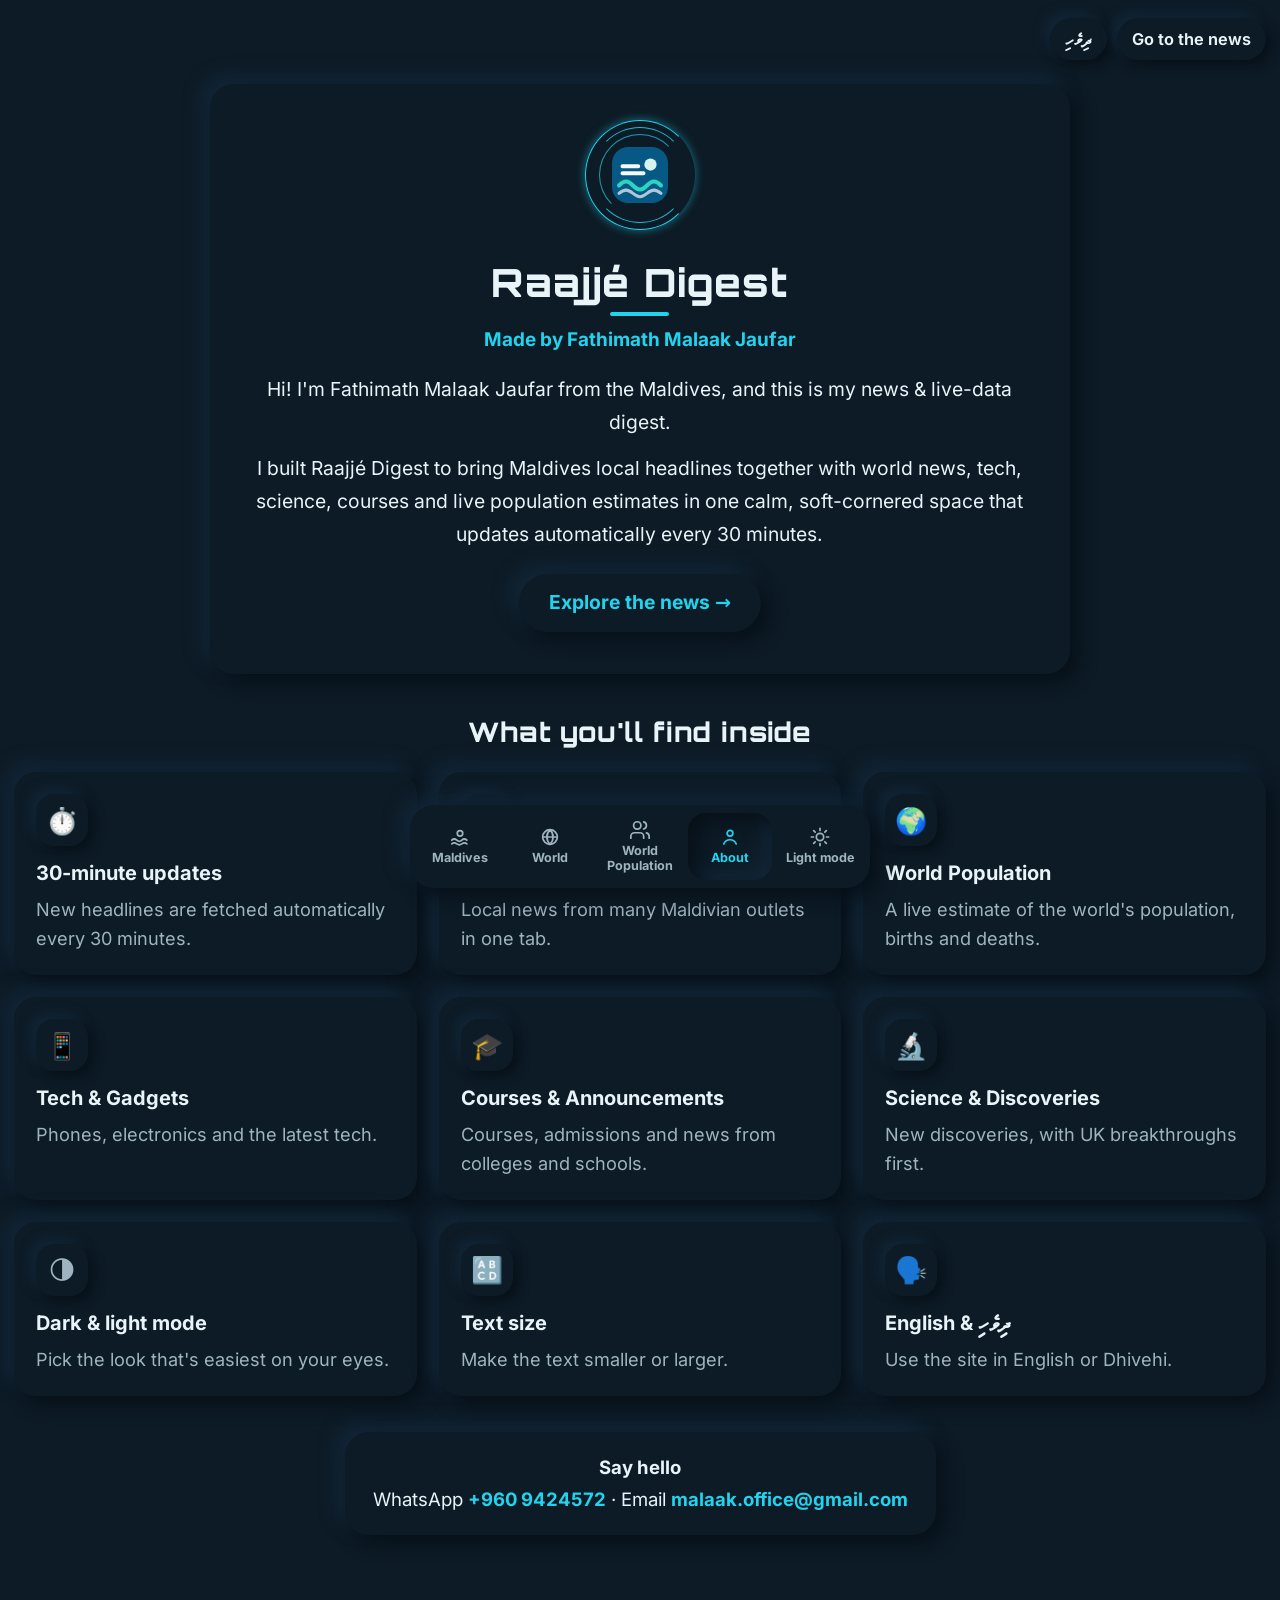
==== index.html @ e7a4572a "feat: restyle the Jarvis HUD with soft UI Replace glass panels, backdrop blur and cyan HUD borders w" ====
<!doctype html><html lang="en"><head><meta charset="utf-8"><script>try{if(+localStorage.fontScale)document.documentElement.style.setProperty("--scale",localStorage.fontScale);const q=new URLSearchParams(location.search).get("theme");if(q)localStorage.theme=q;if(localStorage.theme==="light")document.documentElement.dataset.theme="light"}catch(e){document.documentElement.dataset.theme="light"}</script><meta name="viewport" content="width=device-width, initial-scale=1, viewport-fit=cover">
<title>Raajjé Digest – Made by Fathimath Malaak Jaufar</title>
<script>try{if(!localStorage.introSeen&&!/[?&]tab=/.test(location.search))location.replace("about.html")}catch(e){}</script><script src="i18n.js"></script>
<meta name="theme-color" id="themeColor" content="#0d1b26">
<link rel="icon" href="logo-mark.svg" type="image/svg+xml">
<link rel="icon" href="favicon-32.png" sizes="32x32" type="image/png">
<link rel="icon" href="favicon-192.png" sizes="192x192" type="image/png">
<link rel="apple-touch-icon" href="apple-touch-icon.png" sizes="180x180"><meta property="og:title" content="Raajjé Digest"><meta property="og:description" content="Maldives local news plus world, tech, science, courses and announcements, updated every 30 minutes. Made by Fathimath Malaak Jaufar."><meta property="og:image" content="https://reseachrandomv.github.io/raajje-digest/og.png"><meta name="twitter:card" content="summary_large_image">

<link rel="preload" href="fonts/Faruma.woff2" as="font" type="font/woff2" crossorigin>
<link rel="preload" href="fonts/inter-latin.woff2" as="font" type="font/woff2" crossorigin>
<link rel="preload" href="fonts/orbitron-latin.woff2" as="font" type="font/woff2" crossorigin>
<style>html{background:#0d1b26}html[data-theme=light]{background:#e6edf2}</style>
<link rel="stylesheet" href="styles.css"></head><body class="home">
<div class="ambient-bg" aria-hidden="true"><div class="orb orb-1"></div><div class="orb orb-2"></div><div class="orb orb-3"></div></div>
<header><div class="w">
  <div class="brand">
    <div class="core" aria-hidden="true"><span class="ring r1"></span><span class="ring r2"></span><span class="ring r3"></span><img src="logo-mark.svg" width="36" height="36" alt=""></div>
    <div class="brand-meta">
      <div class="title-row">
        <h1 data-t="site">Raajjé Digest</h1>
        <span class="live-pill"><span class="live-dot"></span><span data-t="statusOnline">ALL SYSTEMS ONLINE</span></span>
      </div>
      <div class="status-line"><span data-t="livePulse">Auto-updates every 30m</span></div>
      <div class="sub-row">
        <span class="sub" data-t="madeBy"></span>
        <span class="sub sub-sep">·</span>
        <span class="sub" id="today"></span>
      </div>
    </div>
  </div>
  <div class="tools">
    <div class="search-wrap">
      <svg viewBox="0 0 24 24" fill="none" stroke="currentColor" stroke-width="2" stroke-linecap="round" stroke-linejoin="round" aria-hidden="true"><circle cx="11" cy="11" r="8"/><path d="m21 21-4.3-4.3"/></svg>
      <input type="search" id="qSearch" autocomplete="off">
      <button type="button" id="qClear" class="search-clear" aria-label="Clear search">✕</button>
    </div>
    <button type="button" id="viewMode" aria-pressed="false"></button>
    <button type="button" id="savedBtn" aria-pressed="false"><span id="savedLb"></span><span class="badge-cnt" id="savedCnt">0</span></button>
    <a class="ab" href="about.html" data-t="about"></a>
    <button type="button" id="lg" lang="en"></button>
    <div class="fsz" role="group" id="fsg" dir="ltr"><button type="button" id="fsm">A−</button><button type="button" id="fsr">A</button><button type="button" id="fsp">A+</button></div>
    <button type="button" id="tm"></button>
  </div>
</div></header>
<div class="hud-shell">
<aside class="hud-col hud-left">
  <div class="hud-kicker" data-t="chooseTab"></div>
  <nav id="countries"></nav>
  <div id="hud-filters"></div>
</aside>
<div class="hud-main">
<main id="list" aria-live="polite"><p class="vh" data-t="loading"></p><article class="sk" aria-hidden="true"><i class="im"></i><i class="s"></i><i class="l"></i><i class="m"></i></article><article class="sk" aria-hidden="true"><i class="im"></i><i class="s"></i><i class="l"></i><i class="m"></i></article><article class="sk" aria-hidden="true"><i class="im"></i><i class="s"></i><i class="l"></i><i class="m"></i></article></main>
</div>
<aside class="hud-col hud-right">
<div class="ticker-wrap" id="tickerBar" aria-label="Latest headlines">
  <span class="ticker-badge"><span class="live-dot"></span><span data-t="breaking">Latest Pulse</span></span>
  <div class="ticker-track"><div class="ticker-inner" id="tickerInner"></div></div>
</div>
<section class="hud-readout" id="hudReadout">
  <div class="hud-kicker" data-t="popLive"></div>
  <div class="hud-num" id="hudPop" dir="ltr">…</div>
  <div class="hud-split">
    <div><span class="hud-kicker" data-t="popBirths"></span><b id="hudBirth" dir="ltr">…</b></div>
    <div><span class="hud-kicker" data-t="popDeaths"></span><b id="hudDeath" dir="ltr">…</b></div>
  </div>
</section>
</aside>
</div>
<footer><strong data-t="madeBy"></strong><br><span data-t="contact"></span> WhatsApp <a href="https://wa.me/9609424572" rel="noopener" dir="ltr">+960 9424572</a> · <span data-t="email"></span> <a href="mailto:malaak.office@gmail.com">malaak.office@gmail.com</a><br><span data-t="srcNote"></span> <span id="upd"></span></footer>
<script>
const $=id=>document.getElementById(id);
let searchQuery="",streamMode=safeGet("streamMode","0")==="1",onlySaved=false;
let savedLinks=new Set();
try{savedLinks=new Set(JSON.parse(safeGet("savedLinks","[]")))}catch(e){}
function persistSaved(){try{safeSet("savedLinks",JSON.stringify([...savedLinks]))}catch(e){}updateSavedBadge()}
function updateSavedBadge(){const c=$('savedCnt');if(c)c.textContent=savedLinks.size}

function staticText(){
  document.querySelectorAll('[data-t]').forEach(e=>e.textContent=t(e.dataset.t));
  document.title=t('site');
  $('countries').setAttribute('aria-label',t('chooseTab'));
  $('fsg').setAttribute('aria-label',t('textSize'));
  $('fsm').setAttribute('aria-label',t('smaller'));
  $('fsp').setAttribute('aria-label',t('larger'));
  $('qSearch').setAttribute('placeholder',t('searchPh'));
  $('qSearch').setAttribute('aria-label',t('searchPh'));
  $('qClear').setAttribute('aria-label',t('clearSearch'));
  $('viewMode').textContent=streamMode?t('bentoView'):t('listView');
  $('viewMode').setAttribute('aria-pressed',streamMode);
  $('savedLb').textContent=t('saved');
  updateSavedBadge();
  const o=Object.keys(LANGS).find(l=>l!=LANG);
  $('lg').textContent=LANGS[o].label;$('lg').lang=o;$('lg').setAttribute('aria-label',t('langAria'));
}
const tm=$('tm');
function applyTheme(x){
  if(x=='light')document.documentElement.dataset.theme='light';
  else delete document.documentElement.dataset.theme;
  const tc=document.getElementById('themeColor');if(tc)tc.setAttribute('content',x=='light'?'#e6edf2':'#0d1b26');
  tm.textContent=x=='light'?t('dark'):t('light');
  tm.setAttribute('aria-label',x=='light'?t('toDark'):t('toLight'));
  if(window.renderDock)renderDock();
}
let theme=safeGet('theme','dark');
tm.onclick=()=>{theme=theme=='light'?'dark':'light';safeSet('theme',theme);applyTheme(theme)};
const ORDER=["Maldives","Courses","Tech","Science","Population","World","UK","USA","India","Sri Lanka","Pakistan","UAE","Australia"];
let pop=null,timer=null;
const STEPS=[.85,1,1.15,1.3,1.4];
let si=STEPS.indexOf(+safeGet('fontScale',1));if(si<0)si=1;
const fsm=$('fsm'),fsr=$('fsr'),fsp=$('fsp');
function applySize(){
  const v=STEPS[si];document.documentElement.style.setProperty('--scale',v);safeSet('fontScale',v);
  fsm.disabled=si==0;fsp.disabled=si==STEPS.length-1;
  fsr.setAttribute('aria-pressed',si==1);fsr.setAttribute('aria-label',t('reset',{p:Math.round(v*100)}));
}
fsm.onclick=()=>{if(si>0)si--;applySize()};
fsp.onclick=()=>{if(si<STEPS.length-1)si++;applySize()};
fsr.onclick=()=>{si=1;applySize()};

$('viewMode').onclick=()=>{
  streamMode=!streamMode;
  safeSet('streamMode',streamMode?'1':'0');
  $('list').classList.toggle('stream-mode',streamMode);
  $('viewMode').textContent=streamMode?t('bentoView'):t('listView');
  $('viewMode').setAttribute('aria-pressed',streamMode);
};
$('savedBtn').onclick=()=>{
  onlySaved=!onlySaved;
  $('savedBtn').setAttribute('aria-pressed',onlySaved);
  render();
};
$('qSearch').addEventListener('input',e=>{
  searchQuery=e.target.value.trim().toLowerCase();
  $('qClear').classList.toggle('show',searchQuery.length>0);
  render();
});
$('qClear').onclick=()=>{
  $('qSearch').value='';searchQuery='';
  $('qClear').classList.remove('show');
  render();
};

let data,cur=new URLSearchParams(location.search).get("tab")||safeGet("country","Maldives"),mvF=safeGet("mvF",safeGet("dvOnly","")=="1"?"dv":"all");
const esc=s=>(s||"").replace(/[&<>"]/g,c=>({"&":"&amp;","<":"&lt;",">":"&gt;",'"':"&quot;"}[c]));
const THAANA=/[\u0780-\u07BF]/,isDv=i=>THAANA.test(i.title);
const loc=()=>LANG=='dv'?'dv-MV':'en-GB';
const ago=d=>{if(!d)return"";const m=(Date.now()-new Date(d))/6e4;return m<60?t('minAgo',{n:Math.max(1,m|0)}):m<1440?t('hAgo',{n:m/60|0}):new Date(d).toLocaleDateString(loc())};
const tab=c=>STR[LANG].tabs[c]||STR.en.tabs[c]||c,cat=c=>STR[LANG].cats[c]||c;

function clipWords(str,n){
  const s=(str||'').replace(/\s+/g,' ').trim();
  if(s.length<=n) return s;
  const cut=s.slice(0,n);
  const sp=cut.lastIndexOf(' ');
  return (sp>24?cut.slice(0,sp):cut).replace(/[\s.,;:–—-]+$/,'')+'…';
}
function hires(url,w){
  if(!url||!/^https:/.test(url)) return url||'';
  try{
    const u=new URL(url);
    if(u.hostname==='ichef.bbci.co.uk'){
      u.pathname=u.pathname.replace(/\/ace\/standard\/\d+\//,'/ace/standard/'+w+'/');
      return u.toString();
    }
    if(u.pathname.includes('/cdn-cgi/image/')){
      u.pathname=u.pathname.replace(/width=(\d+),height=(\d+)/,(m,ww,hh)=>{
        const cw=+ww,ch=+hh,nw=Math.max(cw,Math.min(w,1600));
        return 'width='+nw+',height='+Math.round(ch*(nw/cw));
      });
      return u.toString();
    }
    if(u.pathname.includes('/news/tmb/')){u.pathname=u.pathname.replace('/news/tmb/','/news/800/');return u.toString()}
    if(u.hostname==='i.dawn.com'&&u.pathname.includes('/thumbnail/')){u.pathname=u.pathname.replace('/thumbnail/','/large/');return u.toString()}
    if(u.hostname==='fdn.gsmarena.com'){u.pathname=u.pathname.replace(/\/-\d+x\d+\//,'/-1200x675/');return u.toString()}
    if(u.searchParams.has('width')){
      const cw=+u.searchParams.get('width')||0, ch=+u.searchParams.get('height')||0;
      if(cw&&cw<w){u.searchParams.set('width',String(w)); if(ch) u.searchParams.set('height',String(Math.round(ch*(w/cw))))}
      return u.toString();
    }
    if(u.searchParams.has('w')){
      const cur=+u.searchParams.get('w')||0;
      if(cur&&cur<w) u.searchParams.set('w',String(Math.min(w,1600)));
      return u.toString();
    }
    u.pathname=u.pathname.replace(/\/-\d{2,3}x\d{2,3}\//,'/-1200x675/');
    return u.toString();
  }catch(e){return url}
}
function imgTag(url,kind){
  const hero=kind==='hero';
  const src=hires(url,hero?1600:1280);
  const mid=hires(url,800);
  const sizes=hero?'(min-width:920px) 720px, 100vw':kind==='mini'?'310px':'(min-width:1120px) 420px, (min-width:760px) 50vw, 100vw';
  const set=mid&&mid!==src?` srcset="${esc(mid)} 800w, ${esc(src)} 1600w" sizes="${sizes}"`:'';
  const lazy=hero?'loading="eager" fetchpriority="high"':'loading="lazy"';
  return `<img src="${esc(src)}"${set} alt="" ${lazy} decoding="async" width="1600" height="950" referrerpolicy="no-referrer" onerror="this.parentNode.remove()">`;
}
function renderTicker(){
  const bar=$('tickerBar'),inner=$('tickerInner');
  if(!data||!data.items||!data.items.length){bar.style.display='none';return}
  bar.style.display='flex';
  const topItems=data.items.slice(0,10);
  const html=topItems.map(i=>{
    const tr=LANG=='dv'&&i.title_dv;
    const T=clipWords(tr?i.title_dv:i.title,88);
    return `<a class="ticker-item" href="${esc(i.link)}" target="_blank" rel="noopener"><b>${esc(i.source)}</b> ${esc(T)}</a>`;
  }).join('<span aria-hidden="true">•</span>');
  inner.innerHTML=html+'<span aria-hidden="true">•</span>'+html;
}

function applyAll(){
  $('today').textContent=new Date().toLocaleDateString(loc(),{weekday:'long',day:'numeric',month:'long',year:'numeric'});
  setLangAttrs();staticText();applyTheme(theme);applySize();
  $('list').classList.toggle('stream-mode',streamMode);
  if(data){
    $('upd').textContent=t('updated',{t:new Date(data.updated).toLocaleString(loc())});
    renderTicker();
    render();
  }
}
$('lg').onclick=()=>{LANG=$('lg').lang;safeSet('lang',LANG);applyAll()};

function attachCardInteractions(){
  if(matchMedia('(prefers-reduced-motion: reduce)').matches)return;
  document.querySelectorAll('#list article').forEach(card=>{
    card.addEventListener('pointermove',e=>{
      const r=card.getBoundingClientRect();
      const x=e.clientX-r.left,y=e.clientY-r.top;
      card.style.setProperty('--mx',x+'px');
      card.style.setProperty('--my',y+'px');
      const rx=((y/r.height)-0.5)*-4.5;
      const ry=((x/r.width)-0.5)*4.5;
      card.style.setProperty('--rx',rx.toFixed(2)+'deg');
      card.style.setProperty('--ry',ry.toFixed(2)+'deg');
    });
    card.addEventListener('pointerleave',()=>{
      card.style.setProperty('--rx','0deg');
      card.style.setProperty('--ry','0deg');
    });
  });
}

function render(){
  const nav=$('countries');
  const cs=ORDER.filter(c=>c=="Population"?pop:data.items.some(i=>i.country==c));
  if(!cs.includes(cur))cur="Maldives";
  nav.innerHTML=cs.map(c=>`<button type="button" aria-pressed="${c==cur&&!onlySaved}" data-c="${c}">${esc(tab(c))}</button>`).join('');
  nav.querySelectorAll('button').forEach(b=>b.onclick=()=>{onlySaved=false;$('savedBtn').setAttribute('aria-pressed','false');cur=b.dataset.c;safeSet('country',cur);render();scrollTo({top:0,behavior:'smooth'})});
  clearInterval(timer);
  if(cur=="Population"&&!onlySaved&&!searchQuery){
    try{return renderPop()}catch(e){console.error(e);pop=POP_FB;return renderPop()}
  }
  let items=onlySaved?data.items.filter(i=>savedLinks.has(i.link)):data.items.filter(i=>i.country==cur);
  if(cur=="Science"&&!onlySaved)items=[...items.filter(i=>i.category=="UK"),...items.filter(i=>i.category!="UK")];
  const hasDv=items.some(isDv);
  if(hasDv&&mvF=='dv')items=items.filter(isDv);
  else if(hasDv&&mvF=='en')items=items.filter(i=>!isDv(i));
  else if(LANG=='dv')items=[...items.filter(isDv),...items.filter(i=>!isDv(i))];
  if(searchQuery){
    items=items.filter(i=>{
      const blob=`${i.title||''} ${i.title_dv||''} ${i.summary||''} ${i.summary_dv||''} ${i.source||''} ${i.category||''}`.toLowerCase();
      return blob.includes(searchQuery);
    });
  }
  const filt=hasDv?`<div class="filt" role="group" aria-label="${esc(t('filter'))}"><span class="meta">${esc(t('filter'))}:</span><button type="button" data-f="all" aria-pressed="${mvF=='all'}">${esc(t('fAll'))}</button><button type="button" data-f="dv" aria-pressed="${mvF=='dv'}">${esc(t('fDv'))}</button><button type="button" data-f="en" aria-pressed="${mvF=='en'}">${esc(t('fEn'))}</button></div>`:'';
  const head=onlySaved?t('saved'):(STR[LANG].tabs[cur]&&["Maldives","World","UK","USA","India","Sri Lanka","Pakistan","UAE","Australia"].includes(cur)?t('tabNews',{c:tab(cur)}):tab(cur));
  const cardTpl=(i,k,idx)=>{
    const isSaved=savedLinks.has(i.link);
    const tr=LANG=='dv'&&i.title_dv;
    const T=tr?i.title_dv:i.title,S=tr?(i.summary_dv||i.summary):i.summary;
    const hasImg=/^https:/.test(i.image||"");
    const extraCls=[k||'',(!S&&k==='hero')?'no-sum':'',(k===''&&idx%5===0)?'bento-wide':''].filter(Boolean).join(' ');
    return `<article class="${extraCls}">${hasImg?`<a class="thumb" href="${esc(i.link)}" target="_blank" rel="noopener" tabindex="-1" aria-hidden="true">${k==='mini'?`<span class="rank-badge">0${idx+1}</span>`:''}${imgTag(i.image,k)}</a>`:""}<div class="row">${k==='hero'?`<span class="hero-tag">✦ ${esc(t('featuredStory'))}</span>`:''}<span class="src" dir="auto">${esc(i.source)}</span><span class="meta">${esc(cat(i.category))} · ${ago(i.published)}</span><div class="row-end"><button type="button" class="save-btn" data-save="${esc(i.link)}" aria-pressed="${isSaved}" aria-label="${esc(t('saveStory'))}">★</button></div></div>${tr?`<button type="button" class="trp" data-o="${esc(i.title)}" data-os="${esc(i.summary||'')}" aria-label="${esc(t('showOrig'))}">${esc(t('translated'))} · ${esc(t('showOrig'))}</button>`:''}<h2 dir="auto"><a href="${esc(i.link)}" target="_blank" rel="noopener">${esc(T)}</a></h2>${S?`<p dir="auto">${esc(S)}</p>`:''}<div class="card-foot"><a class="read" href="${esc(i.link)}" target="_blank" rel="noopener">${esc(t('readAt',{s:i.source}))}</a></div></article>`;
  };
  $('list').innerHTML=`<div class="sec-bar"><div class="sec-title-wrap"><h2>${esc(head)}</h2><span class="count-pill">${esc(t('storiesCount',{n:items.length}))}</span></div>${filt}</div>`+(items.length?layout(items,cardTpl):`<article class="wide-card"><p>${esc(onlySaved?t('savedEmpty'):t('empty'))}</p></article>`);
  reveal();
  attachCardInteractions();
  function pulse(el){if(!el||matchMedia('(prefers-reduced-motion: reduce)').matches)return;el.classList.remove('swap');void el.offsetWidth;el.classList.add('swap')}
  $('list').querySelectorAll('.trp').forEach(b=>b.onclick=()=>{
    const a=b.closest('article'),h=a.querySelector('h2 a'),p=a.querySelector('p');pulse(a);
    if(!b.dataset.d){b.dataset.d=h.textContent;b.dataset.ds=p?p.textContent:'';h.textContent=b.dataset.o;h.parentNode.dir='ltr';if(p){p.textContent=b.dataset.os;p.dir='ltr'}b.textContent=t('showDv')}
    else{h.textContent=b.dataset.d;h.parentNode.dir='auto';if(p){p.textContent=b.dataset.ds;p.dir='auto'}delete b.dataset.d;b.textContent=t('translated')+' · '+t('showOrig')}
  });
  $('list').querySelectorAll('[data-save]').forEach(b=>b.onclick=()=>{
    const url=b.dataset.save;
    if(savedLinks.has(url))savedLinks.delete(url);else savedLinks.add(url);
    persistSaved();
    b.setAttribute('aria-pressed',savedLinks.has(url));
    if(onlySaved)render();
  });
  $('list').querySelectorAll('[data-f]').forEach(b=>b.onclick=()=>{mvF=b.dataset.f;safeSet('mvF',mvF);render()});
  const prevBtn=$('cPrev'),nextBtn=$('cNext'),trow=$('trowEl');
  if(prevBtn&&nextBtn&&trow){
    prevBtn.onclick=()=>trow.scrollBy({left:LANG=='dv'?320:-320,behavior:'smooth'});
    nextBtn.onclick=()=>trow.scrollBy({left:LANG=='dv'?-320:320,behavior:'smooth'});
  }
  const slot=$('hud-filters');
  if(slot){slot.replaceChildren();const f=$('list').querySelector('.filt');if(f)slot.appendChild(f)}
  if(window.renderDock)renderDock();
}

function layout(it,f){
  if(it.length<4||streamMode)return it.map((i,idx)=>f(i,'',idx)).join('');
  const dv=LANG=='dv';
  const top=it.slice(1,9),rest=it.slice(9);
  return f(it[0],'hero',0)+`<section class="tops"><div class="tops-head"><h3>${dv?'މުހިންމު ޚަބަރުތައް':'Top stories'}</h3><div class="carousel-nav"><button type="button" id="cPrev" aria-label="Previous">‹</button><button type="button" id="cNext" aria-label="Next">›</button></div></div><div class="trow" id="trowEl">${top.map((i,idx)=>f(i,'mini',idx)).join('')}</div></section>`+(rest.length?`<h3 class="more">${dv?'އިތުރު ޚަބަރުތައް':'More stories'}</h3>`+rest.map((i,idx)=>f(i,'',idx)).join(''):'');
}

function reveal(){
  const els=[...document.querySelectorAll('#list article:not(.hero)')];
  if(!('IntersectionObserver' in window)||matchMedia('(prefers-reduced-motion: reduce)').matches)return;
  const io=new IntersectionObserver(es=>{
    let n=0;
    es.forEach(e=>{if(e.isIntersecting){e.target.style.transitionDelay=(n++%6)*55+'ms';e.target.classList.add('in');io.unobserve(e.target)}});
  },{rootMargin:'0px 0px -4% 0px'});
  els.forEach(e=>{e.classList.add('rv');io.observe(e)});
}

document.addEventListener('click',e=>{
  const b=e.target.closest('button');
  if(b&&!matchMedia('(prefers-reduced-motion: reduce)').matches){
    b.classList.remove('pop');void b.offsetWidth;b.classList.add('pop');
  }
});

const POP_FB={source:"World Bank Open Data (UN World Population Prospects) - built-in estimate",source_url:"https://data.worldbank.org/indicator/SP.POP.TOTL",world:{pop:{value:8215424893,year:2025},growth:{value:0.91,year:2025},birth_rate:{value:16.3,year:2024},death_rate:{value:7.6,year:2024},life_exp:{value:73.5,year:2024},urban_pct:{value:57.8,year:2024}},maldives:{pop:{value:529676,year:2025},growth:{value:0.35,year:2025}},top:[["India", 1463865525], ["China", 1406585000], ["United States", 341784857], ["Indonesia", 285721236], ["Pakistan", 255219554], ["Nigeria", 237527782], ["Brazil", 212812405], ["Bangladesh", 175686899], ["Russian Federation", 143513328], ["Ethiopia", 135472051]].map(([name,pop])=>({name,pop,year:2025}))};
function fixPop(p){
  p=p||{};const w=Object.assign({},POP_FB.world,p.world||{}),r={...POP_FB,...p,world:w};
  for(const k in POP_FB.world)if(!w[k]||typeof w[k].value!="number")w[k]=POP_FB.world[k];
  if(!r.maldives||!r.maldives.pop||!r.maldives.growth)r.maldives=POP_FB.maldives;
  if(!Array.isArray(r.top)||r.top.length<5)r.top=POP_FB.top;
  return r;
}
pop=POP_FB;
const nf=n=>Math.round(n).toLocaleString('en-US');

function renderPop(){
  const w=pop.world,b=w.pop.value,y0=Date.UTC(w.pop.year,6,1),yr=365.25*864e5,g=Math.log(1+w.growth.value/100);
  const now=new Date(),ys=Date.UTC(now.getUTCFullYear(),0,1);
  const cards=[["popLive","pop","🌍"],["popBirths","b","🌱"],["popDeaths","d","🕯️"],["popGrowth","n","📈"]];
  const src=`${esc(t('source'))} <a href="${pop.source_url}" target="_blank" rel="noopener">${esc(pop.source)}</a>`;
  const maxTop=Math.max(...pop.top.map(x=>x.pop));
  $('list').innerHTML=
    `<div class="sec-bar"><div class="sec-title-wrap"><h2>${esc(t('popTitle'))}</h2><span class="live-pill"><span class="live-dot"></span>Live Counter</span></div></div>`+
    `<p class="meta">${t('popNote',{y:w.pop.year,b:nf(b),gy:w.growth.year,g:w.growth.value.toFixed(2),br:w.birth_rate.value.toFixed(1),dr:w.death_rate.value.toFixed(1)})} ${src}</p>`+
    cards.map(([k1,k,ic])=>`<article class="pop-stat-card"><div class="row"><span class="pop-stat-icon" aria-hidden="true">${ic}</span><span class="meta">${esc(t(k1))}</span></div><h2 id="pc-${k}" dir="ltr" style="margin:6px 0;text-align:start">…</h2></article>`).join('')+
    `<article class="side-card"><div class="row"><span class="pop-stat-icon" aria-hidden="true">🇲🇻</span><span class="meta">${esc(t('mvPop',{y:pop.maldives.pop.year}))}</span></div><h2 style="font-size:1.85em;margin:6px 0;color:var(--teal)">${nf(pop.maldives.pop.value)}</h2><p>${esc(t('mvGrowth',{g:pop.maldives.growth.value.toFixed(2),y:pop.maldives.growth.year}))} ${src}</p><div class="gauge-row"><div class="gauge-box"><span class="gauge-val">${w.life_exp.value.toFixed(1)}</span><span class="meta">${esc(t('life'))} (${esc(t('years'))})</span></div><div class="gauge-box"><span class="gauge-val">${w.urban_pct.value.toFixed(1)}%</span><span class="meta">${esc(t('urban'))}</span></div></div></article>`+
    `<article class="wide-card"><span class="meta">${esc(t('top',{y:pop.top[0].year}))}</span><ol class="country-bar-list">${pop.top.map((x,idx)=>`<li class="country-bar-item"><div class="country-bar-top"><span><strong>#${idx+1} ${esc(x.name)}</strong></span><strong dir="ltr">${nf(x.pop)}</strong></div><div class="country-bar-track"><div class="country-bar-fill" style="--w:${Math.max(8,Math.round(x.pop/maxTop*100))}%"></div></div></li>`).join('')}</ol><p class="meta">${src}</p></article>`;
  const tick=()=>{
    const T=Date.now(),P=b*Math.exp(g*(T-y0)/yr),Ps=b*Math.exp(g*(ys-y0)/yr),f=(T-ys)/yr;
    const B=P*w.birth_rate.value/1000*f,D=P*w.death_rate.value/1000*f;
    for(const[k,v]of[["pop",P],["b",B],["d",D],["n",P-Ps]]){const e=$('pc-'+k);if(e)e.textContent=nf(v)}
  };
  tick();timer=setInterval(tick,1000);
  attachCardInteractions();
  const slot=$('hud-filters'); if(slot) slot.replaceChildren();
  if(window.renderDock)renderDock();
}

function showLoadFail(){
  if($('tickerBar')) $('tickerBar').style.display='none';
  $('list').innerHTML=`<article class="wide-card load-fail"><p>${esc(t('loadFail'))}</p><button type="button" id="retryNews">${esc(t('retry'))}</button></article>`;
  const b=$('retryNews'); if(b) b.onclick=loadNews;
}
function loadNews(){
  $('list').innerHTML=`<p class="vh">${esc(t('loading'))}</p>`;
  fetch('data/news.json?'+Date.now()).then(r=>{if(!r.ok) throw new Error(String(r.status)); return r.json()}).then(d=>{
    if(!d||!Array.isArray(d.items)||!d.items.length) throw new Error('empty');
    data=d; applyAll();
  }).catch(()=>{data=null; showLoadFail()});
}
function hudReadout(){
  if(!pop||!pop.world||!pop.world.pop) return;
  const w=pop.world,b=w.pop.value,y0=Date.UTC(w.pop.year,6,1),yr=365.25*864e5,g=Math.log(1+w.growth.value/100);
  const T=Date.now(),ys=Date.UTC(new Date().getUTCFullYear(),0,1),P=b*Math.exp(g*(T-y0)/yr),f=(T-ys)/yr;
  const B=P*w.birth_rate.value/1000*f,D=P*w.death_rate.value/1000*f;
  const set=(id,v)=>{const e=$(id);if(e)e.textContent=nf(v)};
  set('hudPop',P);set('hudBirth',B);set('hudDeath',D);
}
hudReadout();
setInterval(hudReadout,1000);
fetch('data/population.json?'+Date.now()).then(r=>r.json()).then(p=>{pop=fixPop(p);hudReadout();if(data)render()}).catch(()=>{});
loadNews();
</script><script src="dock.js"></script></body></html>
---- styles.css ----
/* Raajjé Digest — Soft UI Jarvis */
@font-face{font-family:"Faruma";src:url("fonts/Faruma.woff2") format("woff2");font-display:swap;unicode-range:U+0780-07BF,U+060C,U+061B,U+061F}
@font-face{font-family:"Noto Sans Thaana";src:url("fonts/NotoSansThaana.woff2") format("woff2");font-weight:100 900;font-display:swap;unicode-range:U+0780-07BF,U+060C,U+061B,U+061F,U+200C-200F,U+FDF2,U+FDFD}
@font-face{font-family:"Inter";font-style:normal;font-weight:400 700;font-display:swap;src:url("fonts/inter-latin-ext.woff2") format("woff2");unicode-range:U+0100-02BA,U+02BD-02C5,U+02C7-02CC,U+02CE-02D7,U+02DD-02FF,U+0304,U+0308,U+0329,U+1D00-1DBF,U+1E00-1E9F,U+1EF2-1EFF,U+2020,U+20A0-20AB,U+20AD-20C4,U+2113,U+2C60-2C7F,U+A720-A7FF}
@font-face{font-family:"Inter";font-style:normal;font-weight:400 700;font-display:swap;src:url("fonts/inter-latin.woff2") format("woff2");unicode-range:U+0000-00FF,U+0131,U+0152-0153,U+02BB-02BC,U+02C6,U+02DA,U+02DC,U+0304,U+0308,U+0329,U+2000-206F,U+20AC,U+2122,U+2191,U+2193,U+2212,U+2215,U+FEFF,U+FFFD}
@font-face{font-family:"Orbitron";font-style:normal;font-weight:500 800;font-display:swap;src:url("fonts/orbitron-latin.woff2") format("woff2");unicode-range:U+0000-00FF,U+0131,U+0152-0153,U+02BB-02BC,U+02C6,U+02DA,U+02DC,U+0304,U+0308,U+0329,U+2000-206F,U+20AC,U+2122,U+2191,U+2193,U+2212,U+2215,U+FEFF,U+FFFD}

:root{
  color-scheme:dark;
  --fs:18.5px;
  --scale:1;
  --bg:#0d1b26;
  --surface:#0d1b26;
  --surface-hi:#0d1b26;
  --well:#0d1b26;
  --ink:#e8f4f8;
  --muted:#9eb4bf;
  --teal:#22d3ee;
  --blue:#22d3ee;
  --acc:#22d3ee;
  --acc-grad:linear-gradient(135deg,#22d3ee,#67e8f9);
  --on:#0d1b26;
  --accent-soft:transparent;
  --warm:#fbbf24;
  --coral:#fb7185;
  --cyan:#22d3ee;
  --page:1480px;
  --r-xl:24px;
  --r-lg:22px;
  --r:20px;
  --r-md:18px;
  --r-sm:16px;
  --display:"Faruma","Noto Sans Thaana","Orbitron",sans-serif;
  --ease:cubic-bezier(.22,1,.36,1);
  --spring:cubic-bezier(.34,1.56,.64,1);
  --up:8px 8px 18px #071018,-8px -8px 18px #13283a;
  --upsm:5px 5px 12px #071018,-5px -5px 12px #13283a;
  --up-hover:10px 10px 22px #071018,-10px -10px 22px #13283a;
  --in:inset 8px 8px 18px #071018,inset -8px -8px 18px #13283a;
  --insm:inset 5px 5px 12px #071018,inset -5px -5px 12px #13283a;
  --focus:0 0 0 3px rgba(34,211,238,.45);
  --glow:0 0 10px rgba(34,211,238,.5);
}

:root[data-theme=light]{
  color-scheme:light;
  --bg:#e6edf2;
  --surface:#e6edf2;
  --surface-hi:#e6edf2;
  --well:#e6edf2;
  --ink:#0b2a36;
  --muted:#3a5560;
  --teal:#0c6278;
  --blue:#0e7490;
  --acc:#0e7490;
  --acc-grad:linear-gradient(135deg,#0e7490,#0c6278);
  --on:#e6edf2;
  --warm:#7c2d12;
  --coral:#be123c;
  --cyan:#0e7490;
  --up:8px 8px 16px #c3ccd4,-8px -8px 16px #ffffff;
  --upsm:5px 5px 12px #c3ccd4,-5px -5px 12px #ffffff;
  --up-hover:10px 10px 20px #c3ccd4,-10px -10px 20px #ffffff;
  --in:inset 8px 8px 16px #c3ccd4,inset -8px -8px 16px #ffffff;
  --insm:inset 5px 5px 10px #c3ccd4,inset -5px -5px 10px #ffffff;
  --focus:0 0 0 3px rgba(14,116,144,.35);
  --glow:0 0 8px rgba(14,116,144,.35);
}

*{box-sizing:border-box}
html{
  font-size:calc(var(--fs) * var(--scale));
  -webkit-text-size-adjust:100%;
  background:var(--bg);
  scrollbar-color:var(--muted) var(--bg);
  max-width:100%;
  overflow-x:clip;
  scroll-behavior:smooth;
}
body{
  margin:0;
  min-height:100vh;
  max-width:100%;
  background:var(--bg);
  color:var(--ink);
  font:400 1rem/1.65 "Faruma","Noto Sans Thaana","Inter",system-ui,-apple-system,"Segoe UI",Roboto,sans-serif;
  -webkit-font-smoothing:antialiased;
  -moz-osx-font-smoothing:grayscale;
  text-rendering:optimizeLegibility;
  transition:background-color .35s var(--ease),color .35s var(--ease);
  position:relative;
  padding-bottom:calc(132px + env(safe-area-inset-bottom));
  padding-inline:env(safe-area-inset-left) env(safe-area-inset-right);
}
html[lang=dv] body{font-size:1.12em;line-height:1.95}
html[lang=dv] h1,html[lang=dv] h2,html[lang=dv] h3{line-height:1.68;font-weight:700;letter-spacing:0}
img{max-width:100%;height:auto}
button,a,input{touch-action:manipulation;-webkit-tap-highlight-color:transparent}
button{user-select:none}
:focus{outline:none}
:focus-visible{outline:3px solid var(--cyan);outline-offset:3px}
::selection{background:rgba(34,211,238,.22);color:var(--ink)}
:root[data-theme=light] ::selection{background:rgba(14,116,144,.22)}

.ambient-bg{display:none}

@keyframes rise{
  from{opacity:0;transform:translateY(14px)}
  to{opacity:1;transform:translateY(0)}
}
@keyframes draw{
  from{transform:scaleX(0)}
  to{transform:scaleX(1)}
}
@keyframes shimmer{
  from{transform:translateX(-120%)}
  to{transform:translateX(120%)}
}
@keyframes press{
  0%{transform:scale(1)}
  45%{transform:scale(.96)}
  100%{transform:scale(1)}
}
@keyframes swap{
  0%{opacity:.25;transform:translateY(4px)}
  100%{opacity:1;transform:translateY(0)}
}
@keyframes pulseDot{
  0%,100%{transform:scale(1);opacity:1}
  50%{transform:scale(1.45);opacity:.5}
}
@keyframes tickerScroll{
  0%{transform:translateX(0)}
  100%{transform:translateX(-50%)}
}
@keyframes spin{to{transform:rotate(360deg)}}

h1,h2,h3,.hud-kicker,.status-line,.ticker-badge,.count-pill,.live-pill,.hud-num{
  font-family:var(--display);
  letter-spacing:.04em;
}

/* Masthead */
header{position:relative;z-index:10;padding:18px 0 6px;max-width:100%}
header .w{
  width:min(var(--page),calc(100% - 28px));
  margin-inline:auto;
  display:flex;flex-wrap:wrap;gap:16px 20px;
  align-items:center;justify-content:space-between;
  min-width:0;
  background:var(--bg);
  border:0;
  border-radius:var(--r-xl);
  padding:18px 22px;
  box-shadow:var(--up);
  animation:rise .55s var(--ease) both;
}
.brand{display:flex;gap:15px;align-items:flex-start;min-width:0}
.brand-logo{
  width:58px;height:58px;flex:none;display:block;
  background:transparent;border:0;box-shadow:none;border-radius:16px;
}
.brand-logo img,.brand img{
  width:58px;height:58px;aspect-ratio:1/1;display:block;border-radius:16px;
}
.core{
  width:64px;height:64px;flex:none;display:grid;place-items:center;position:relative;
}
.core .ring{
  position:absolute;border-radius:50%;
  border:1.5px solid var(--cyan);
  border-right-color:transparent;
  animation:spin 9s linear infinite;
}
.core .r1{inset:0;box-shadow:var(--glow)}
.core .r2{inset:7px;animation-duration:6s;animation-direction:reverse;border-left-color:transparent;opacity:.85}
.core .r3{inset:14px;animation-duration:13s;border-bottom-color:transparent;opacity:.7}
.core img{width:36px;height:36px;aspect-ratio:1;position:relative;z-index:1;border-radius:10px}
.brand-meta{min-width:0}
.title-row{display:flex;align-items:center;gap:10px;flex-wrap:wrap}
.brand h1,.about-title{
  position:relative;display:inline-block;max-width:100%;margin:0;
  font-size:1.55rem;font-weight:800;letter-spacing:.03em;line-height:1.18;color:var(--ink);
}
.brand h1::after,h1.about-title::after{
  content:"";display:block;width:3.2rem;height:4px;margin-top:6px;border-radius:999px;
  background:var(--cyan);transform-origin:start;animation:draw .75s var(--ease) .15s both;
}
h1.about-title::after{margin-inline:auto;transform-origin:center}
.live-pill{
  display:inline-flex;align-items:center;gap:6px;
  font-size:.76rem;font-weight:700;
  padding:5px 12px;border-radius:999px;
  background:var(--bg);color:var(--teal);
  border:0;box-shadow:var(--insm);
}
.live-dot{
  width:7px;height:7px;border-radius:50%;
  background:var(--cyan);
  box-shadow:var(--glow);
  animation:pulseDot 2s ease-in-out infinite;
}
.status-line{font-size:.72rem;color:var(--teal);letter-spacing:.08em;margin-top:4px;text-transform:uppercase}
.sub{font-size:.9rem;color:var(--muted);line-height:1.45;margin-top:3px}
.sub-row{display:flex;align-items:center;gap:8px;flex-wrap:wrap;margin-top:2px}
.sub-sep{opacity:.45}

/* Command & Tools Bar */
.tools{
  display:flex;gap:8px;flex-wrap:wrap;align-items:center;
  width:100%;max-width:100%;min-width:0;
  padding:8px;border-radius:24px;
  background:var(--bg);border:0;box-shadow:var(--in);
}
.tools>*{flex:none}
.search-wrap{
  position:relative;display:flex;align-items:center;
  background:var(--bg);
  border:0;border-radius:999px;
  padding:0 12px;min-height:42px;min-width:0;
  flex:1 1 220px;
  box-shadow:var(--insm);
  transition:box-shadow .25s var(--ease);
}
.search-wrap:focus-within{box-shadow:var(--insm),var(--focus)}
.search-wrap svg{width:17px;height:17px;color:var(--cyan);flex:none}
.search-wrap input{
  border:0;background:transparent;color:var(--ink);
  font:inherit;font-size:.88rem;
  padding:6px 8px;width:100%;min-width:0;outline:none;
}
.search-wrap input::placeholder{color:var(--muted);opacity:.8}
.search-clear{
  min-height:24px !important;min-width:24px !important;
  padding:2px 6px !important;font-size:.75rem !important;
  border-radius:999px;background:var(--bg) !important;
  box-shadow:var(--upsm) !important;border:0 !important;
  display:none;
}
.search-clear.show{display:inline-flex}

button,header a.ab,a.cta{
  font:inherit;font-size:.88rem;font-weight:650;cursor:pointer;
  border-radius:999px;border:0;
  min-height:42px;padding:7px 15px;
  background:var(--bg);color:var(--ink);
  box-shadow:var(--upsm);
  text-decoration:none;
  display:inline-flex;align-items:center;justify-content:center;gap:6px;
  transition:color .22s var(--ease),box-shadow .22s var(--ease),transform .22s var(--ease);
}
@media (hover:hover) and (pointer:fine){
  button:hover,header a.ab:hover{color:var(--teal);box-shadow:var(--up)}
}
button:active,header a.ab:active{box-shadow:var(--in);transform:translateY(1px) scale(.98)}
button[aria-pressed=true]{
  box-shadow:var(--in);color:var(--teal);background:var(--bg);
}
button:disabled,button:disabled:hover{
  color:var(--muted);background:var(--bg);box-shadow:var(--insm);
  cursor:not-allowed;transform:none;opacity:.55;
}
button.pop{animation:press .28s var(--spring)}
.fsz{
  display:flex;gap:3px;padding:4px;border-radius:999px;
  background:var(--bg);border:0;box-shadow:var(--in);
}
.fsz button{
  min-width:38px;min-height:36px;padding:2px 8px;
  border:0;background:transparent;box-shadow:none;font-size:.84rem;
}
.fsz button[aria-pressed=true]{
  background:var(--bg);color:var(--teal);box-shadow:var(--insm);border-radius:999px;
}
.fsz button:disabled{background:transparent;box-shadow:none}
.badge-cnt{
  display:inline-grid;place-items:center;
  min-width:20px;height:20px;padding:0 6px;
  border-radius:999px;font-size:.74rem;font-weight:800;
  background:var(--cyan);color:var(--on);
  box-shadow:var(--glow);
}

/* Section navigation inside the HUD column */
nav#countries{
  position:relative;z-index:5;
  width:100%;max-width:100%;
  display:flex;gap:8px;align-items:center;
  overflow-x:auto;overflow-y:hidden;overscroll-behavior-x:contain;
  scroll-snap-type:x proximity;
  scrollbar-width:none;
  background:transparent;border:0;padding:2px;
}
nav#countries::-webkit-scrollbar{display:none}
nav#countries button{
  position:relative;z-index:1;
  white-space:nowrap;scroll-snap-align:start;flex:none;
  background:var(--bg);
  border-radius:999px;
  padding:8px 16px;
}
nav#countries button[aria-pressed=true],.filt button[aria-pressed=true]{
  background:var(--bg);color:var(--teal);
  box-shadow:var(--in);
}
nav#countries button[aria-pressed=true]:hover,.filt button[aria-pressed=true]:hover{
  color:var(--teal);transform:none;
}

/* HUD layout */
.hud-shell{
  width:min(var(--page),calc(100% - 28px));
  margin:16px auto 0;
  display:grid;gap:16px;
  grid-template-columns:minmax(0,1fr);
}
.hud-kicker{
  font-size:.68rem;color:var(--teal);text-transform:uppercase;
  margin:0 0 10px;letter-spacing:.06em;font-weight:700;
}
.hud-split .hud-kicker{letter-spacing:.04em;font-size:.6rem;margin:0 0 4px;line-height:1.3}
.hud-left,.hud-right{
  padding:16px;background:var(--bg);border:0;border-radius:var(--r-xl);box-shadow:var(--up);min-width:0;
}
.hud-readout{
  background:var(--bg);border:0;border-radius:var(--r-lg);
  padding:16px;box-shadow:var(--in);
}
.hud-num{
  font-size:clamp(1rem,1.6vw,1.35rem);color:var(--teal);
  font-variant-numeric:tabular-nums;overflow-wrap:anywhere;
}
.hud-split{display:grid;grid-template-columns:1fr 1fr;gap:8px;margin-top:10px}
.hud-split b{display:block;color:var(--ink);font-size:clamp(.68rem,.9vw,.8rem);white-space:nowrap;font-variant-numeric:tabular-nums;font-family:var(--display);letter-spacing:0}
#hud-filters .filt{margin:8px 0 0;flex-direction:column;align-items:stretch;padding:8px;box-shadow:var(--in)}
#hud-filters .filt button{width:100%}
.hud-shell #list,.hud-shell .ticker-wrap{width:100%;margin:0}
.hud-shell #list{padding:0}

/* Live Headline Ticker */
.ticker-wrap{
  width:min(var(--page),calc(100% - 28px));
  margin:14px auto 0;
  background:var(--bg);
  border:0;border-radius:var(--r-lg);
  padding:8px 14px;
  display:flex;align-items:center;gap:12px;
  box-shadow:var(--in);
  overflow:hidden;
  position:relative;z-index:2;
}
.ticker-badge{
  flex:none;
  background:var(--bg);color:var(--teal);
  font-size:.75rem;font-weight:800;letter-spacing:.12em;text-transform:uppercase;
  padding:5px 12px;border-radius:999px;
  display:inline-flex;align-items:center;gap:6px;
  box-shadow:var(--upsm);
}
.ticker-track{
  flex:1;overflow:hidden;white-space:nowrap;
  mask-image:linear-gradient(90deg,transparent,#000 8%,#000 92%,transparent);
  -webkit-mask-image:linear-gradient(90deg,transparent,#000 8%,#000 92%,transparent);
}
.ticker-inner{
  display:inline-flex;gap:28px;align-items:center;
  animation:tickerScroll 38s linear infinite;
}
.ticker-wrap:hover .ticker-inner{animation-play-state:paused}
.ticker-item{
  color:var(--muted);text-decoration:none;font-size:.86rem;font-weight:500;
  display:inline-flex;align-items:center;gap:8px;
  transition:color .2s var(--ease);
}
.ticker-item:hover{color:var(--teal)}
.ticker-item b{color:var(--ink);font-weight:700}
.hud-right .ticker-wrap{flex-direction:column;align-items:stretch;gap:10px;width:100%;margin:0 0 14px}
.hud-right .ticker-track{width:100%}

/* News canvas */
#list{
  position:relative;z-index:2;
  width:min(var(--page),calc(100% - 28px));
  margin-inline:auto;
  padding:18px 0 36px;
  display:grid;gap:20px;
  grid-template-columns:minmax(0,1fr);
}
#list>*{min-width:0;max-width:100%}
.sec-bar{
  grid-column:1 / -1;
  display:flex;align-items:center;justify-content:space-between;
  flex-wrap:wrap;gap:12px;margin-top:4px;
}
.sec-title-wrap{display:flex;align-items:baseline;gap:12px;flex-wrap:wrap}
#list>h2,.sec-bar h2,h3.more,.tops h3{
  margin:0;font-size:1.5rem;font-weight:800;letter-spacing:.03em;line-height:1.25;
  animation:rise .45s var(--ease);
}
.count-pill{
  font-size:.82rem;font-weight:700;
  padding:4px 12px;border-radius:999px;
  background:var(--bg);color:var(--muted);
  border:0;box-shadow:var(--upsm);
}
.meta{color:var(--muted);font-size:.88rem;line-height:1.5}
.filt{
  display:flex;gap:7px;flex-wrap:wrap;align-items:center;
  padding:6px 10px;border-radius:24px;
  background:var(--bg);border:0;box-shadow:var(--upsm);
  animation:rise .4s var(--ease);
}
.filt button{min-height:36px;padding:5px 13px;font-size:.84rem;border-radius:999px}

/* Spotlight carousel */
.tops{
  grid-column:1 / -1;min-width:0;
  background:var(--bg);border:0;border-radius:var(--r-xl);
  padding:20px 20px 16px;box-shadow:var(--in);
}
.tops-head{display:flex;align-items:center;justify-content:space-between;gap:10px;margin-bottom:12px}
.carousel-nav{display:flex;gap:6px}
.carousel-nav button{min-height:36px;min-width:36px;padding:0;border-radius:18px}
.trow{
  display:flex;gap:18px;
  overflow-x:auto;overflow-y:hidden;overscroll-behavior-x:contain;
  scroll-snap-type:x mandatory;max-width:100%;
  padding:10px 6px 14px;
  scrollbar-width:thin;scrollbar-color:var(--muted) transparent;
  scroll-behavior:smooth;
}
.trow::-webkit-scrollbar{height:7px}
.trow::-webkit-scrollbar-thumb{background:var(--muted);border-radius:999px}
.trow article.mini{flex:0 0 min(80vw,310px);scroll-snap-align:start;border-radius:var(--r-lg);padding:16px}
.trow article.mini h2{font-size:1.04em}
.trow article.mini p{display:-webkit-box;-webkit-line-clamp:2;-webkit-box-orient:vertical;overflow:hidden}

/* Soft cards */
article{
  position:relative;
  background:var(--bg);
  border:0;border-radius:var(--r-lg);
  padding:20px;
  box-shadow:var(--up);
  display:flex;flex-direction:column;gap:12px;
  min-width:0;
  transition:box-shadow .3s var(--ease);
}
article.hero{grid-column:1 / -1;border-radius:var(--r-xl);padding:24px;animation:rise .55s var(--ease)}
article.hero h2{font-size:1.58em;line-height:1.28}
article.rv{opacity:0;transform:translateY(16px);transition:opacity .52s var(--ease),transform .52s var(--ease),box-shadow .3s var(--ease)}
article.rv.in{opacity:1;transform:translateY(0)}
@media (hover:hover) and (pointer:fine){
  article.hero:hover,article.rv.in:hover,article:not(.sk):not(.rv):hover{box-shadow:var(--up-hover)}
}

.thumb{
  position:relative;
  display:block;border-radius:var(--r-md);overflow:hidden;aspect-ratio:16/9.5;
  background:var(--bg);border:0;box-shadow:var(--in);
}
.thumb img{
  width:100%;height:100%;max-width:none;object-fit:cover;object-position:center;display:block;
  image-rendering:auto;
}
.thumb-fallback{
  width:100%;height:100%;
  display:flex;align-items:center;justify-content:center;
  background:var(--bg);color:var(--teal);font-size:2rem;
}
.rank-badge{
  position:absolute;top:10px;inset-inline-start:10px;
  background:var(--bg);color:var(--ink);
  font-size:.74rem;font-weight:800;
  padding:4px 10px;border-radius:999px;
  border:0;box-shadow:var(--upsm);
}

.row{display:flex;align-items:center;gap:8px;flex-wrap:wrap;min-width:0}
.row-end{margin-inline-start:auto;display:flex;align-items:center;gap:6px}
.save-btn{
  min-height:32px;min-width:32px;padding:4px 8px;
  border-radius:999px;font-size:.8rem;
  background:var(--bg);border:0;box-shadow:var(--upsm);
}
.save-btn[aria-pressed=true]{box-shadow:var(--in);color:var(--warm)}
article h2{font-size:1.15em;font-weight:750;margin:0;line-height:1.38;letter-spacing:.01em;overflow-wrap:break-word}
article h2 a{color:var(--ink);text-decoration:none;transition:color .2s var(--ease)}
article h2 a:hover{color:var(--teal)}
article p{margin:0;font-size:.98em;color:var(--muted);line-height:1.65;overflow-wrap:anywhere}
article:has(.read) p{display:-webkit-box;-webkit-line-clamp:3;-webkit-box-orient:vertical;overflow:hidden}
article.hero:has(.read) p{font-size:1.03em;-webkit-line-clamp:5}
.trow article.mini:has(.read) p{-webkit-line-clamp:2}

.src{
  display:inline-flex;align-items:center;gap:5px;max-width:100%;
  background:var(--bg);color:var(--teal);
  border:0;box-shadow:var(--insm);
  font-weight:750;border-radius:999px;padding:3px 11px;font-size:.8rem;line-height:1.4;
  overflow-wrap:anywhere;
}
.hero-tag{
  display:inline-flex;align-items:center;gap:5px;
  background:var(--bg);color:var(--teal);
  font-weight:800;border-radius:999px;padding:4px 11px;font-size:.76rem;
  text-transform:uppercase;letter-spacing:.03em;
  box-shadow:var(--upsm);
}
.card-foot{
  margin-top:auto;padding-top:10px;
  display:flex;align-items:center;justify-content:space-between;gap:10px;
  border-top:0;
}
.read{
  color:var(--teal);font-weight:750;font-size:.9rem;text-decoration:none;
  display:inline-flex;align-items:center;gap:6px;
  transition:gap .22s var(--spring),color .2s var(--ease);
}
.read:hover{gap:10px;color:var(--blue)}
.trp{
  align-self:flex-start;min-height:34px;padding:4px 12px;
  font-size:.8rem;border-radius:999px;
  background:var(--bg);color:var(--teal);box-shadow:var(--upsm);
}
article.swap h2,article.swap p{animation:swap .34s var(--ease)}

/* Population */
#list article h2[dir=ltr],#pc-pop,#pc-b,#pc-d,#pc-n{font-variant-numeric:tabular-nums}
#pc-pop,#pc-b,#pc-d,#pc-n{
  font-size:clamp(1.35rem,5vw,2rem) !important;
  color:var(--teal);
  font-weight:800;
  overflow-wrap:anywhere;
}
.pop-stat-card{position:relative;overflow:visible}
.pop-stat-icon{
  width:42px;height:42px;border-radius:16px;
  background:var(--bg);color:var(--cyan);
  display:inline-grid;place-items:center;font-size:1.2rem;
  border:0;box-shadow:var(--upsm);
}
.country-bar-list{list-style:none;padding:0;margin:8px 0 0;display:grid;gap:10px}
.country-bar-item{background:var(--bg);border:0;border-radius:18px;padding:10px 14px;box-shadow:var(--insm)}
.country-bar-top{display:flex;justify-content:space-between;align-items:center;font-size:.92rem;margin-bottom:6px}
.country-bar-track{height:8px;border-radius:999px;background:var(--bg);overflow:hidden;box-shadow:var(--insm)}
.country-bar-fill{
  height:100%;border-radius:999px;background:var(--cyan);
  width:var(--w,10%);animation:draw .9s var(--ease) both;transform-origin:left;
}
html[dir=rtl] .country-bar-fill{transform-origin:right}
.gauge-row{display:grid;grid-template-columns:repeat(auto-fit,minmax(140px,1fr));gap:14px;margin-top:6px}
.gauge-box{background:var(--bg);border:0;border-radius:20px;padding:14px;text-align:center;box-shadow:var(--insm)}
.gauge-val{font-size:1.5rem;font-weight:800;color:var(--teal);display:block}

#list a{color:var(--teal)}
#list article h2 a{color:var(--ink)}
#list article p a,#list .meta a,#list li{overflow-wrap:anywhere}
html[lang=dv] article h2{font-size:1.18em;line-height:1.75}
html[lang=dv] article.hero h2{font-size:1.45em;line-height:1.55}
html[lang=dv] article p{font-size:1.02em;line-height:2}

/* Skeletons */
.sk{pointer-events:none}
.sk i{display:block;height:14px;border-radius:12px;background:var(--bg);box-shadow:var(--insm);position:relative;overflow:hidden}
.sk i.im{aspect-ratio:16/9;height:auto;border-radius:20px}
.sk i.s{width:38%}
.sk i.l{width:92%;height:18px}
.sk i.m{width:70%}
.sk i::after{
  content:"";position:absolute;inset:0;
  background:linear-gradient(90deg,transparent,rgba(255,255,255,.06),transparent);
  transform:translateX(-120%);animation:shimmer 1.6s ease-in-out infinite;
}
:root[data-theme=light] .sk i::after{background:linear-gradient(90deg,transparent,rgba(255,255,255,.7),transparent)}
.vh{position:absolute;width:1px;height:1px;overflow:hidden;clip:rect(0 0 0 0)}

footer{
  position:relative;z-index:2;
  width:min(var(--page),calc(100% - 28px));
  margin:16px auto 28px;
  text-align:center;
  padding:24px 22px 28px;
  color:var(--ink);
  font-size:.95rem;line-height:1.75;
  background:var(--bg);border:0;border-radius:var(--r-xl);
  box-shadow:var(--up);
  overflow-wrap:anywhere;
}
footer a{color:var(--teal);font-weight:750;text-decoration:none}
footer a:hover{text-decoration:underline;text-underline-offset:3px}
.load-fail{align-items:flex-start;text-align:start}
.load-fail button{margin-top:8px}

/* Responsive layout & stream mode */
@media (min-width:760px){
  #list{grid-template-columns:repeat(6,minmax(0,1fr));gap:22px}
  #list>:not(article){grid-column:1 / -1}
  #list>article:not(.hero){grid-column:span 3}
  #list article.wide-card{grid-column:span 6}
}
@media (min-width:920px){
  article.hero:has(.thumb){
    display:grid;
    grid-template-columns:minmax(0,1.2fr) minmax(0,1fr);
    column-gap:28px;align-items:start;
  }
  article.hero:has(.thumb) .thumb{
    grid-row:1 / span 8;grid-column:1;margin:0;height:auto;min-height:0;aspect-ratio:16/9.5;
  }
  article.hero.no-sum{
    grid-template-columns:minmax(180px,320px) minmax(0,1fr);
    align-items:center;
  }
  article.hero.no-sum .thumb{
    grid-row:1 / span 8;grid-column:1;width:100%;height:auto;min-height:0;aspect-ratio:4/3;
  }
}
@media (min-width:1120px){
  #list{grid-template-columns:repeat(12,minmax(0,1fr));gap:24px}
  #list>article:not(.hero){grid-column:span 4}
  #list>article.bento-wide:not(.hero){grid-column:span 6}
  #list article.wide-card{grid-column:span 8}
  #list article.side-card{grid-column:span 4}
}

#list.stream-mode{grid-template-columns:minmax(0,920px);justify-content:center}
#list.stream-mode>article:not(.hero){
  grid-column:1 / -1 !important;
  display:grid;
  grid-template-columns:200px minmax(0,1fr);
  column-gap:20px;align-items:center;
}
#list.stream-mode>article:not(.hero) .thumb{grid-row:1 / span 5;grid-column:1;aspect-ratio:4/3;height:100%}
#list.stream-mode>article:not(:has(.thumb)){grid-template-columns:minmax(0,1fr)}

@media (max-width:759px){
  #list.stream-mode>article:not(.hero){grid-template-columns:minmax(0,1fr)}
  #list.stream-mode>article:not(.hero) .thumb{grid-row:auto;aspect-ratio:16/9}
  article.hero .row{order:1}
  article.hero .trp{order:2}
  article.hero h2{order:3}
  article.hero .thumb{order:4}
  article.hero p{order:5}
  article.hero .card-foot{order:6}
}
@media (max-width:720px){
  header{padding-top:12px}
  header .w{padding:14px;border-radius:24px}
  .brand{width:100%}
  .tools{width:100%;justify-content:space-between;border-radius:22px}
  .search-wrap{flex:1 1 100%;order:-1}
  .search-wrap input,.search-wrap input:focus{width:100%}
  .brand h1{font-size:1.35rem}
  .sub-sep{display:none}
}

@media (max-width:1099px){
  .hud-left{order:1}
  .hud-right{order:2}
  .hud-main{order:3;min-width:0}
  #hud-filters .filt{flex-direction:row;flex-wrap:wrap}
  #hud-filters .filt button{width:auto}
  .hud-shell nav#countries{position:static;max-width:100%;overflow:visible;flex-wrap:wrap;gap:8px}
  .hud-shell nav#countries button{flex:1 1 calc(50% - 8px);width:auto;min-width:min(100%,148px);white-space:normal;line-height:1.25}
}
@media (min-width:1100px){
  .hud-shell{grid-template-columns:232px minmax(0,1fr) 280px;align-items:start}
  .hud-left,.hud-right{position:sticky;top:12px;max-height:calc(100vh - 112px);overflow:auto}
  .hud-shell nav#countries{
    position:static;flex-direction:column;align-items:stretch;overflow:visible;
    width:100%;padding:2px;background:transparent;border:0;box-shadow:none;
  }
  .hud-shell nav#countries button{width:100%;justify-content:flex-start;white-space:normal;text-align:start;line-height:1.25}
}

/* About page */
body.about{min-height:100vh}
body.about .top,.about-view .top{
  width:min(var(--page),calc(100% - 28px));
  margin:18px auto 0;
  display:flex;justify-content:flex-end;gap:10px;flex-wrap:wrap;
  position:relative;z-index:5;
}
body.about main,.about-view main{
  position:relative;z-index:2;
  width:min(var(--page),calc(100% - 28px));
  margin-inline:auto;
  padding:12px 0 56px;text-align:center;
}
.about-hero-card{
  background:var(--bg);border:0;border-radius:var(--r-xl);
  padding:36px 24px;box-shadow:var(--up);
  max-width:860px;margin:12px auto 36px;
  animation:rise .55s var(--ease);
}
.about-core{width:110px;height:110px;margin:0 auto 16px}
.about-core img,body.about .logo,.about-view .logo{
  width:56px;height:56px;aspect-ratio:1/1;border-radius:16px;
  background:transparent;border:0;box-shadow:none;display:block;
}
body.about .logo,.about-view .logo{margin:0 auto 14px;width:96px;height:96px;border-radius:24px;animation:rise .5s var(--ease)}
body.about .about-core .logo,.about-view .about-core .logo,.about-core img{width:56px;height:56px;margin:0;border-radius:16px;animation:none}
body.about h1,.about-view h1{font-size:2.1rem;margin:14px 0 8px}
body.about h2,.about-view h2{font-size:1.45rem;font-weight:800;letter-spacing:.03em;margin:32px 0 18px}
body.about .made,.about-view .made{color:var(--teal);font-weight:750;margin:0 0 18px;font-size:1.02rem}
body.about .intro,.about-view .intro{max-width:42em;margin:0 auto 14px;font-size:1.04rem;color:var(--ink);line-height:1.7}
body.about .grid,.about-view .grid{
  display:grid;grid-template-columns:minmax(0,1fr);gap:18px;
  margin:12px 0 36px;text-align:start;
}
.card{
  background:var(--bg);color:var(--muted);
  border:0;border-radius:var(--r-lg);
  padding:22px;box-shadow:var(--up);
  text-decoration:none;display:block;min-width:0;
  line-height:1.6;font-size:.98rem;
  transition:box-shadow .28s var(--ease),transform .28s var(--ease);
  animation:rise .5s var(--ease) both;
}
@media (hover:hover) and (pointer:fine){
  .card:hover{transform:translateY(-2px);box-shadow:var(--up-hover)}
}
.card b{display:block;color:var(--ink);margin:12px 0 5px;font-size:1.1em}
.card .ic{
  font-size:1.4rem;display:inline-grid;place-items:center;
  width:52px;height:52px;border-radius:18px;
  background:var(--bg);border:0;box-shadow:var(--upsm);
}
a.card:active{box-shadow:var(--in);transform:scale(.98)}
a.cta,button.cta{
  background:var(--bg);color:var(--teal);border:0;
  font-size:1.04rem;font-weight:800;padding:13px 30px;margin:10px 0 6px;
  border-radius:999px;box-shadow:var(--up);
  animation:rise .45s var(--ease);
}
a.cta:hover,button.cta:hover{color:var(--teal);transform:translateY(-1px);box-shadow:var(--up-hover)}
a.cta:active,button.cta:active{box-shadow:var(--in)}
.contact{
  display:inline-block;max-width:100%;
  background:var(--bg);color:var(--ink);
  border:0;border-radius:var(--r-xl);
  padding:20px 28px;box-shadow:var(--up);
  font-size:1rem;line-height:1.7;overflow-wrap:anywhere;
}
.contact a{color:var(--teal);font-weight:750;text-decoration:none}
.contact a:hover{text-decoration:underline;text-underline-offset:3px}
@media (min-width:760px){
  body.about .grid,.about-view .grid{grid-template-columns:repeat(2,minmax(0,1fr));gap:20px}
}
@media (min-width:1100px){
  body.about .grid,.about-view .grid{grid-template-columns:repeat(3,minmax(0,1fr));gap:22px}
}

/* Soft floating dock */
.dock{
  position:fixed;z-index:30;left:50%;top:auto;height:auto;
  bottom:max(12px,env(safe-area-inset-bottom));
  transform:translateX(-50%);
  width:min(460px,calc(100% - 20px));
  display:flex;align-items:stretch;justify-content:center;gap:6px;
  overflow:visible;
  padding:8px;margin:0;
  background:var(--bg);color:var(--ink);
  border:0;border-radius:24px;
  box-shadow:var(--up);
}
.dock a,.dock button{
  display:inline-flex;flex:1 1 0;min-width:0;max-width:112px;min-height:56px;
  flex-direction:column;align-items:center;justify-content:center;gap:3px;
  padding:6px 3px 7px;text-decoration:none;white-space:normal;
  position:relative;z-index:1;
  border-radius:18px;border:0;
  background:transparent;color:var(--muted);
  box-shadow:none;font-size:.68rem;font-weight:700;line-height:1.15;
  transition:transform .24s var(--ease),box-shadow .22s var(--ease),color .22s var(--ease);
}
.dock svg{width:22px;height:22px;display:block;flex:none}
.dock-lb{
  display:-webkit-box;-webkit-line-clamp:2;-webkit-box-orient:vertical;
  overflow:hidden;max-width:100%;overflow-wrap:normal;word-break:normal;text-align:center;
}
html[lang=dv] .dock-lb{line-height:1.45}
.dock a[aria-current=page],.dock button[aria-current=page]{
  background:var(--bg);color:var(--teal);box-shadow:var(--in);
}
.dock a[aria-current=page] svg,.dock button[aria-current=page] svg{color:var(--cyan)}
@media (hover:hover) and (pointer:fine){
  .dock a:hover,.dock button:hover{
    transform:translateY(-2px);
    color:var(--teal);background:var(--bg);box-shadow:var(--upsm);
  }
  .dock a[aria-current=page]:hover,.dock button[aria-current=page]:hover{
    transform:none;color:var(--teal);background:var(--bg);box-shadow:var(--in);
  }
}
.dock a:active,.dock button:active{box-shadow:var(--in);transform:translateY(1px)}
@media (max-width:720px){
  .dock{width:calc(100% - 16px);gap:2px;padding:6px;border-radius:22px}
  .dock a,.dock button{font-size:10px;padding:5px 1px 6px;max-width:none;letter-spacing:-.01em;border-radius:16px}
}

@media (prefers-reduced-motion:reduce){
  *,*::before,*::after{animation:none !important;transition:none !important;scroll-behavior:auto !important}
  article.rv,article.rv.in{opacity:1 !important;transform:none !important}
  .dock a:hover,.dock button:hover,.dock a:active,.dock button:active{transform:none !important}
  .core .ring{animation:none !important}
}
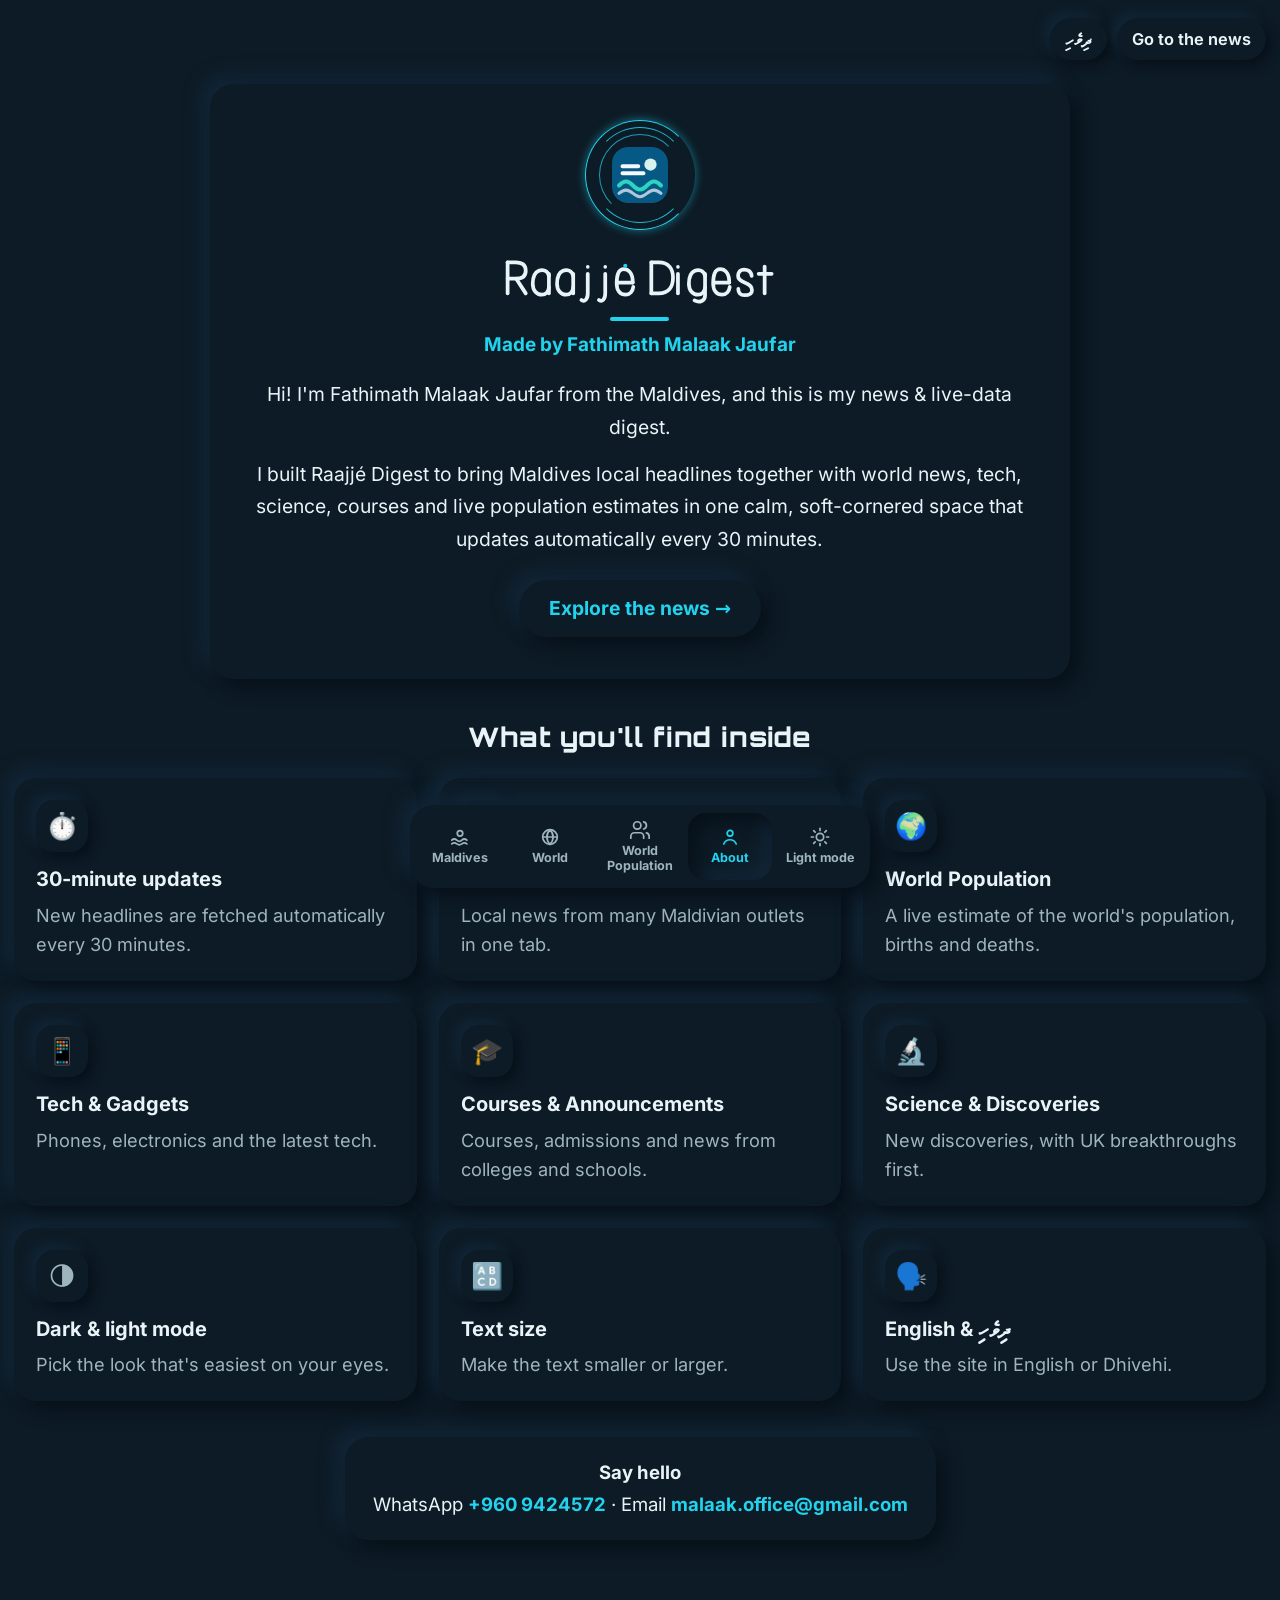
==== commit 12d2dd69: "feat: add a custom Raajjé Digest wordmark Hand-built monoline lettering with a cyan Jarvis dot on th" ====
--- a/index.html
+++ b/index.html
@@ -18,7 +18,7 @@
     <div class="core" aria-hidden="true"><span class="ring r1"></span><span class="ring r2"></span><span class="ring r3"></span><img src="logo-mark.svg" width="36" height="36" alt=""></div>
     <div class="brand-meta">
       <div class="title-row">
-        <h1 data-t="site">Raajjé Digest</h1>
+        <h1 class="wordmark"><span class="vh" data-t="site">Raajjé Digest</span><svg class="wordmark-svg" viewBox="0 12 484.1 82" fill="none" stroke="currentColor" stroke-width="6.5" stroke-linecap="round" stroke-linejoin="round" overflow="visible" aria-hidden="true" focusable="false"><g id="rd-wordmark"><g transform="translate(8.00 0)"><path d="M 3.5 16 V 70"/><path d="M 3.5 16 H 17.5 C 30.5 16 35 22 35 30.5 C 35 39 30.5 44.5 17.5 44.5 H 3.5"/><path d="M 18.5 44.5 L 35 70"/></g><g transform="translate(51.80 0)"><path d="M 31.5 36 V 70"/><path d="M 31.5 39.5 C 29.5 30 20.5 27.8 13.8 30.6 C 5.2 34.2 3.4 44 3.4 53.2 C 3.4 65 10.2 72.3 19.2 72.3 C 26.6 72.3 31.5 66.2 31.5 59.5"/></g><g transform="translate(94.00 0)"><path d="M 31.5 36 V 70"/><path d="M 31.5 39.5 C 29.5 30 20.5 27.8 13.8 30.6 C 5.2 34.2 3.4 44 3.4 53.2 C 3.4 65 10.2 72.3 19.2 72.3 C 26.6 72.3 31.5 66.2 31.5 59.5"/></g><g transform="translate(136.60 0)"><path d="M 14.2 36 V 70 C 14.2 80.5 9 85.5 3.2 81.5"/><circle class="dot" cx="14.20" cy="24.00" r="3.15" stroke="none" fill="currentColor"/></g><g transform="translate(167.00 0)"><path d="M 14.2 36 V 70 C 14.2 80.5 9 85.5 3.2 81.5"/><circle class="dot" cx="14.20" cy="24.00" r="3.15" stroke="none" fill="currentColor"/></g><g transform="translate(197.80 0)"><path d="M 31.2 51.2 H 5.2"/><path d="M 31.2 51.2 C 31.6 33 22.2 27.8 15.6 27.8 C 5.8 27.8 3.3 39.6 3.3 53 C 3.3 66.8 10.2 72.3 18.6 72.3 C 26.2 72.3 31.2 66.2 32.1 58.8"/><circle class="accent" cx="18.20" cy="22.20" r="3.55" stroke="none"/></g><g transform="translate(240.80 0)"></g><g transform="translate(257.80 0)"><path d="M 3.5 16 V 70"/><path d="M 3.5 16 H 16.5 C 33.5 16 41.2 27.2 41.2 43 C 41.2 58.8 33.5 70 16.5 70 H 3.5"/></g><g transform="translate(299.40 0)"><path d="M 8.2 36 V 70"/><circle class="dot" cx="8.20" cy="24.00" r="3.15" stroke="none" fill="currentColor"/></g><g transform="translate(323.20 0)"><path d="M 31.5 36 V 73.5 C 31.5 82.8 22.2 87.2 13.2 82.2"/><path d="M 31.5 39.5 C 29.5 30 20.5 27.8 13.8 30.6 C 5.2 34.2 3.4 44 3.4 53.2 C 3.4 65 10.2 72.3 19.2 72.3 C 26.6 72.3 31.5 66.2 31.5 59.5"/></g><g transform="translate(365.50 0)"><path d="M 31.2 51.2 H 5.2"/><path d="M 31.2 51.2 C 31.6 33 22.2 27.8 15.6 27.8 C 5.8 27.8 3.3 39.6 3.3 53 C 3.3 66.8 10.2 72.3 18.6 72.3 C 26.2 72.3 31.2 66.2 32.1 58.8"/></g><g transform="translate(407.90 0)"><path d="M 27.8 39.5 C 27 31.2 20.2 28.6 14.6 28.6 C 7 28.6 4.2 34.8 4.2 39.8 C 4.2 46.2 9.6 48.8 16.4 51.4 C 23.8 54.2 28.4 57.6 28.4 64.4 C 28.4 71.2 21.8 73.2 15.2 73.2 C 8.2 73.2 4.4 68.4 4.6 62.4"/></g><g transform="translate(445.10 0)"><path d="M 13.2 23.5 V 70"/><path d="M 2.8 36 H 25.4"/></g></g></svg></h1>
         <span class="live-pill"><span class="live-dot"></span><span data-t="statusOnline">ALL SYSTEMS ONLINE</span></span>
       </div>
       <div class="status-line"><span data-t="livePulse">Auto-updates every 30m</span></div>
--- a/styles.css
+++ b/styles.css
@@ -40,6 +40,7 @@
   --insm:inset 5px 5px 12px #071018,inset -5px -5px 12px #13283a;
   --focus:0 0 0 3px rgba(34,211,238,.45);
   --glow:0 0 10px rgba(34,211,238,.5);
+  --dock-space:calc(108px + env(safe-area-inset-bottom, 0px));
 }
 
 :root[data-theme=light]{
@@ -177,16 +178,24 @@
 .core .r3{inset:14px;animation-duration:13s;border-bottom-color:transparent;opacity:.7}
 .core img{width:36px;height:36px;aspect-ratio:1;position:relative;z-index:1;border-radius:10px}
 .brand-meta{min-width:0}
-.title-row{display:flex;align-items:center;gap:10px;flex-wrap:wrap}
-.brand h1,.about-title{
-  position:relative;display:inline-block;max-width:100%;margin:0;
-  font-size:1.55rem;font-weight:800;letter-spacing:.03em;line-height:1.18;color:var(--ink);
-}
-.brand h1::after,h1.about-title::after{
-  content:"";display:block;width:3.2rem;height:4px;margin-top:6px;border-radius:999px;
+.title-row{display:flex;align-items:flex-start;gap:10px;flex-wrap:wrap}
+.live-pill{margin-top:.35rem}
+.wordmark{
+  position:relative;display:inline-flex;flex-direction:column;align-items:flex-start;
+  max-width:100%;margin:0;color:var(--ink);line-height:0;
+}
+.wordmark-svg{
+  display:block;height:1.85rem;width:auto;max-width:100%;overflow:visible;color:var(--ink);
+}
+.wordmark-svg .accent{fill:var(--cyan);stroke:none}
+.wordmark-svg .dot{fill:currentColor;stroke:none}
+.wordmark::after{
+  content:"";display:block;width:3.2rem;height:4px;margin-top:10px;border-radius:999px;
   background:var(--cyan);transform-origin:start;animation:draw .75s var(--ease) .15s both;
 }
-h1.about-title::after{margin-inline:auto;transform-origin:center}
+h1.about-title.wordmark{align-items:center}
+h1.about-title.wordmark::after{margin-inline:auto;transform-origin:center}
+.about-title .wordmark-svg{height:2.55rem}
 .live-pill{
   display:inline-flex;align-items:center;gap:6px;
   font-size:.76rem;font-weight:700;
@@ -589,7 +598,7 @@
 footer a{color:var(--teal);font-weight:750;text-decoration:none}
 footer a:hover{text-decoration:underline;text-underline-offset:3px}
 .load-fail{align-items:flex-start;text-align:start}
-.load-fail button{margin-top:8px}
+.load-fail button{margin-top:10px}
 
 /* Responsive layout & stream mode */
 @media (min-width:760px){
@@ -650,7 +659,7 @@
   .tools{width:100%;justify-content:space-between;border-radius:22px}
   .search-wrap{flex:1 1 100%;order:-1}
   .search-wrap input,.search-wrap input:focus{width:100%}
-  .brand h1{font-size:1.35rem}
+  .brand .wordmark-svg{height:1.58rem}
   .sub-sep{display:none}
 }
 
@@ -662,6 +671,12 @@
   #hud-filters .filt button{width:auto}
   .hud-shell nav#countries{position:static;max-width:100%;overflow:visible;flex-wrap:wrap;gap:8px}
   .hud-shell nav#countries button{flex:1 1 calc(50% - 8px);width:auto;min-width:min(100%,148px);white-space:normal;line-height:1.25}
+  .hud-left{
+    max-height:calc(100svh - var(--dock-space) - 8px);
+    overflow-y:auto;
+    padding-bottom:12px;
+    scrollbar-width:thin;
+  }
 }
 @media (min-width:1100px){
   .hud-shell{grid-template-columns:232px minmax(0,1fr) 280px;align-items:start}
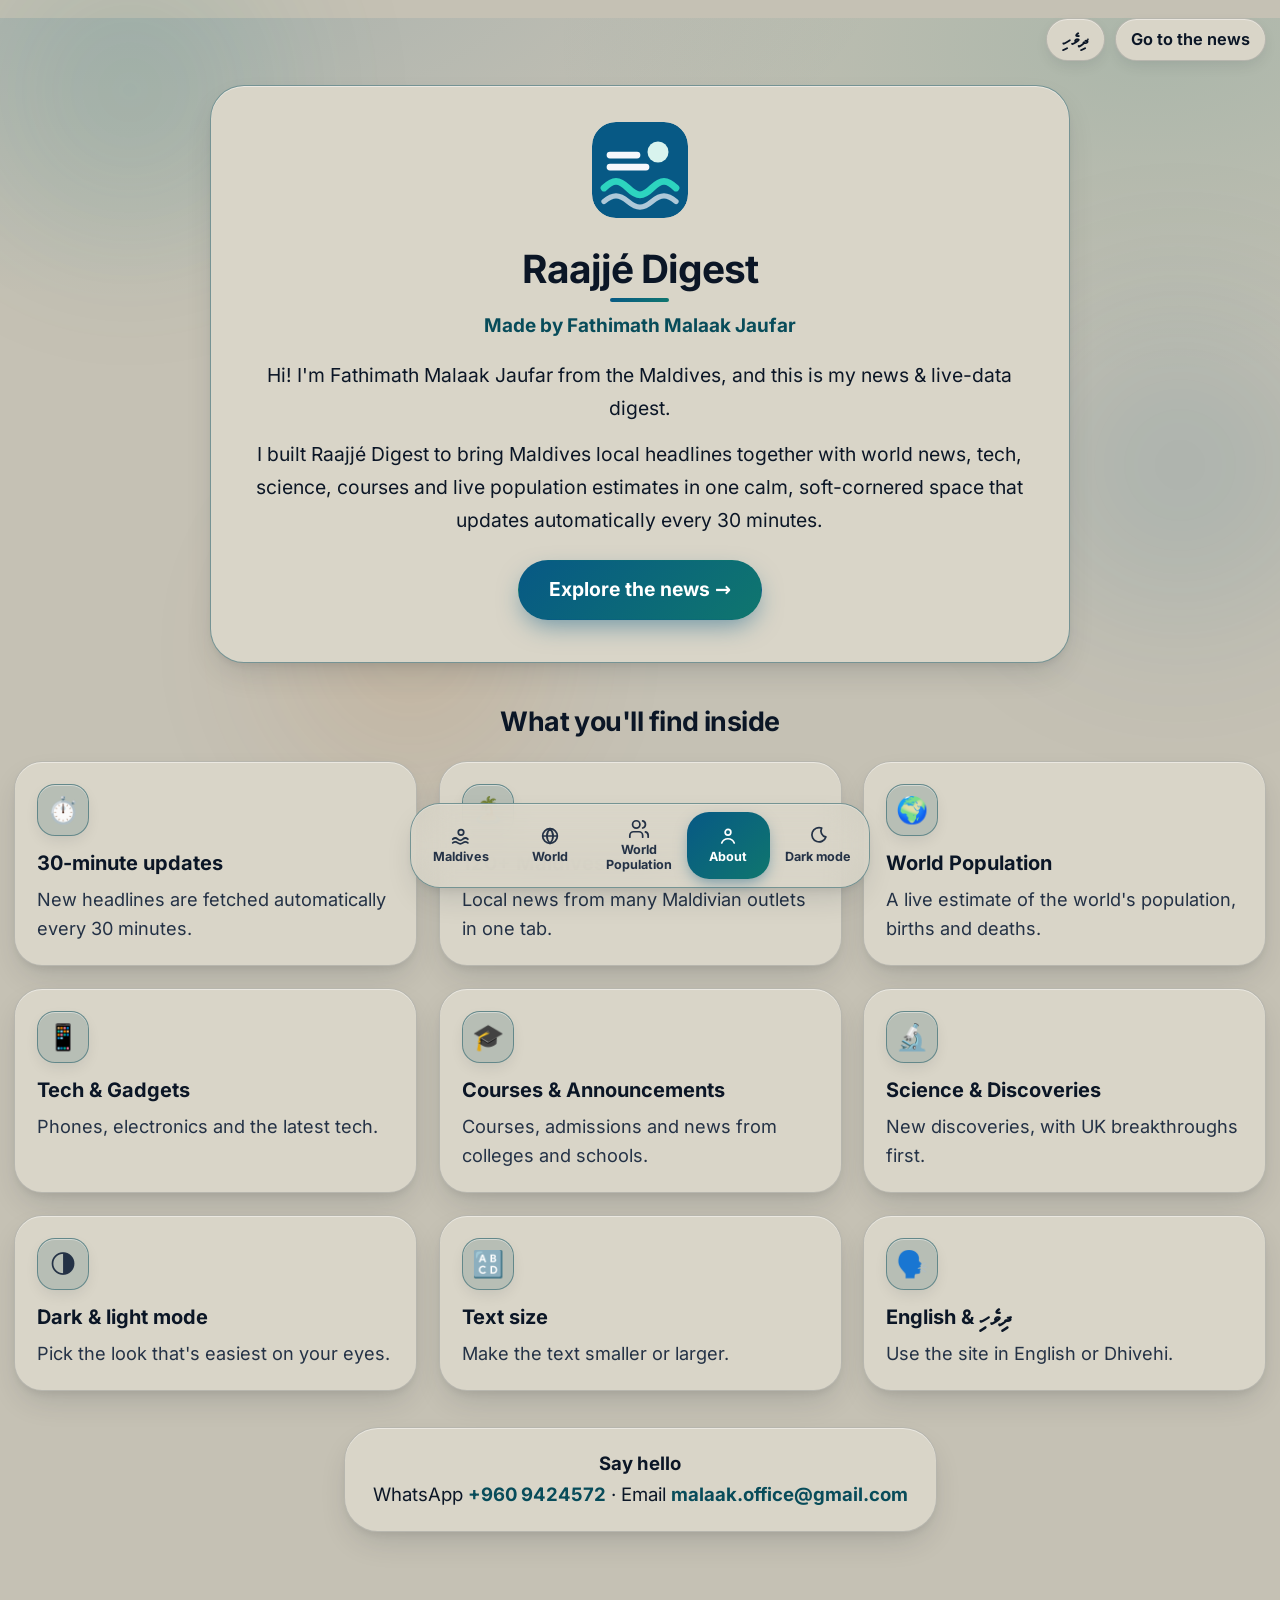
==== commit 5f7f4c38: "Merge 9dc514d0fd876ef985dc07430025b3cdefceaa68 into 8e1f7c0c839c7d6b0b51d30468dc532a49b1ebcf" ====
--- a/index.html
+++ b/index.html
@@ -1,7 +1,7 @@
-<!doctype html><html lang="en"><head><meta charset="utf-8"><script>try{if(+localStorage.fontScale)document.documentElement.style.setProperty("--scale",localStorage.fontScale);const q=new URLSearchParams(location.search).get("theme");if(q)localStorage.theme=q;if(localStorage.theme==="light")document.documentElement.dataset.theme="light"}catch(e){document.documentElement.dataset.theme="light"}</script><meta name="viewport" content="width=device-width, initial-scale=1, viewport-fit=cover">
+<!doctype html><html lang="en"><head><meta charset="utf-8"><script>try{if(+localStorage.fontScale)document.documentElement.style.setProperty("--scale",localStorage.fontScale);const q=new URLSearchParams(location.search).get("theme");if(q)localStorage.theme=q;if(localStorage.theme!="dark")document.documentElement.dataset.theme="light"}catch(e){document.documentElement.dataset.theme="light"}</script><meta name="viewport" content="width=device-width, initial-scale=1, viewport-fit=cover">
 <title>Raajjé Digest – Made by Fathimath Malaak Jaufar</title>
 <script>try{if(!localStorage.introSeen&&!/[?&]tab=/.test(location.search))location.replace("about.html")}catch(e){}</script><script src="i18n.js"></script>
-<meta name="theme-color" id="themeColor" content="#0d1b26">
+<meta name="theme-color" id="themeColor" content="#c5c1b4">
 <link rel="icon" href="logo-mark.svg" type="image/svg+xml">
 <link rel="icon" href="favicon-32.png" sizes="32x32" type="image/png">
 <link rel="icon" href="favicon-192.png" sizes="192x192" type="image/png">
@@ -9,19 +9,17 @@
 
 <link rel="preload" href="fonts/Faruma.woff2" as="font" type="font/woff2" crossorigin>
 <link rel="preload" href="fonts/inter-latin.woff2" as="font" type="font/woff2" crossorigin>
-<link rel="preload" href="fonts/orbitron-latin.woff2" as="font" type="font/woff2" crossorigin>
-<style>html{background:#0d1b26}html[data-theme=light]{background:#e6edf2}</style>
+<style>html{background:#050a12}html[data-theme=light]{background:#c5c1b4}</style>
 <link rel="stylesheet" href="styles.css"></head><body class="home">
 <div class="ambient-bg" aria-hidden="true"><div class="orb orb-1"></div><div class="orb orb-2"></div><div class="orb orb-3"></div></div>
 <header><div class="w">
   <div class="brand">
-    <div class="core" aria-hidden="true"><span class="ring r1"></span><span class="ring r2"></span><span class="ring r3"></span><img src="logo-mark.svg" width="36" height="36" alt=""></div>
+    <div class="brand-logo"><img src="logo-mark.svg" width="58" height="58" alt=""></div>
     <div class="brand-meta">
       <div class="title-row">
-        <h1 class="wordmark"><span class="vh" data-t="site">Raajjé Digest</span><svg class="wordmark-svg" viewBox="0 12 484.1 82" fill="none" stroke="currentColor" stroke-width="6.5" stroke-linecap="round" stroke-linejoin="round" overflow="visible" aria-hidden="true" focusable="false"><g id="rd-wordmark"><g transform="translate(8.00 0)"><path d="M 3.5 16 V 70"/><path d="M 3.5 16 H 17.5 C 30.5 16 35 22 35 30.5 C 35 39 30.5 44.5 17.5 44.5 H 3.5"/><path d="M 18.5 44.5 L 35 70"/></g><g transform="translate(51.80 0)"><path d="M 31.5 36 V 70"/><path d="M 31.5 39.5 C 29.5 30 20.5 27.8 13.8 30.6 C 5.2 34.2 3.4 44 3.4 53.2 C 3.4 65 10.2 72.3 19.2 72.3 C 26.6 72.3 31.5 66.2 31.5 59.5"/></g><g transform="translate(94.00 0)"><path d="M 31.5 36 V 70"/><path d="M 31.5 39.5 C 29.5 30 20.5 27.8 13.8 30.6 C 5.2 34.2 3.4 44 3.4 53.2 C 3.4 65 10.2 72.3 19.2 72.3 C 26.6 72.3 31.5 66.2 31.5 59.5"/></g><g transform="translate(136.60 0)"><path d="M 14.2 36 V 70 C 14.2 80.5 9 85.5 3.2 81.5"/><circle class="dot" cx="14.20" cy="24.00" r="3.15" stroke="none" fill="currentColor"/></g><g transform="translate(167.00 0)"><path d="M 14.2 36 V 70 C 14.2 80.5 9 85.5 3.2 81.5"/><circle class="dot" cx="14.20" cy="24.00" r="3.15" stroke="none" fill="currentColor"/></g><g transform="translate(197.80 0)"><path d="M 31.2 51.2 H 5.2"/><path d="M 31.2 51.2 C 31.6 33 22.2 27.8 15.6 27.8 C 5.8 27.8 3.3 39.6 3.3 53 C 3.3 66.8 10.2 72.3 18.6 72.3 C 26.2 72.3 31.2 66.2 32.1 58.8"/><circle class="accent" cx="18.20" cy="22.20" r="3.55" stroke="none"/></g><g transform="translate(240.80 0)"></g><g transform="translate(257.80 0)"><path d="M 3.5 16 V 70"/><path d="M 3.5 16 H 16.5 C 33.5 16 41.2 27.2 41.2 43 C 41.2 58.8 33.5 70 16.5 70 H 3.5"/></g><g transform="translate(299.40 0)"><path d="M 8.2 36 V 70"/><circle class="dot" cx="8.20" cy="24.00" r="3.15" stroke="none" fill="currentColor"/></g><g transform="translate(323.20 0)"><path d="M 31.5 36 V 73.5 C 31.5 82.8 22.2 87.2 13.2 82.2"/><path d="M 31.5 39.5 C 29.5 30 20.5 27.8 13.8 30.6 C 5.2 34.2 3.4 44 3.4 53.2 C 3.4 65 10.2 72.3 19.2 72.3 C 26.6 72.3 31.5 66.2 31.5 59.5"/></g><g transform="translate(365.50 0)"><path d="M 31.2 51.2 H 5.2"/><path d="M 31.2 51.2 C 31.6 33 22.2 27.8 15.6 27.8 C 5.8 27.8 3.3 39.6 3.3 53 C 3.3 66.8 10.2 72.3 18.6 72.3 C 26.2 72.3 31.2 66.2 32.1 58.8"/></g><g transform="translate(407.90 0)"><path d="M 27.8 39.5 C 27 31.2 20.2 28.6 14.6 28.6 C 7 28.6 4.2 34.8 4.2 39.8 C 4.2 46.2 9.6 48.8 16.4 51.4 C 23.8 54.2 28.4 57.6 28.4 64.4 C 28.4 71.2 21.8 73.2 15.2 73.2 C 8.2 73.2 4.4 68.4 4.6 62.4"/></g><g transform="translate(445.10 0)"><path d="M 13.2 23.5 V 70"/><path d="M 2.8 36 H 25.4"/></g></g></svg></h1>
-        <span class="live-pill"><span class="live-dot"></span><span data-t="statusOnline">ALL SYSTEMS ONLINE</span></span>
+        <h1 data-t="site">Raajjé Digest</h1>
+        <span class="live-pill"><span class="live-dot"></span><span data-t="livePulse">Auto-updates every 30m</span></span>
       </div>
-      <div class="status-line"><span data-t="livePulse">Auto-updates every 30m</span></div>
       <div class="sub-row">
         <span class="sub" data-t="madeBy"></span>
         <span class="sub sub-sep">·</span>
@@ -43,30 +41,12 @@
     <button type="button" id="tm"></button>
   </div>
 </div></header>
-<div class="hud-shell">
-<aside class="hud-col hud-left">
-  <div class="hud-kicker" data-t="chooseTab"></div>
-  <nav id="countries"></nav>
-  <div id="hud-filters"></div>
-</aside>
-<div class="hud-main">
-<main id="list" aria-live="polite"><p class="vh" data-t="loading"></p><article class="sk" aria-hidden="true"><i class="im"></i><i class="s"></i><i class="l"></i><i class="m"></i></article><article class="sk" aria-hidden="true"><i class="im"></i><i class="s"></i><i class="l"></i><i class="m"></i></article><article class="sk" aria-hidden="true"><i class="im"></i><i class="s"></i><i class="l"></i><i class="m"></i></article></main>
-</div>
-<aside class="hud-col hud-right">
+<nav id="countries"></nav>
 <div class="ticker-wrap" id="tickerBar" aria-label="Latest headlines">
   <span class="ticker-badge"><span class="live-dot"></span><span data-t="breaking">Latest Pulse</span></span>
   <div class="ticker-track"><div class="ticker-inner" id="tickerInner"></div></div>
 </div>
-<section class="hud-readout" id="hudReadout">
-  <div class="hud-kicker" data-t="popLive"></div>
-  <div class="hud-num" id="hudPop" dir="ltr">…</div>
-  <div class="hud-split">
-    <div><span class="hud-kicker" data-t="popBirths"></span><b id="hudBirth" dir="ltr">…</b></div>
-    <div><span class="hud-kicker" data-t="popDeaths"></span><b id="hudDeath" dir="ltr">…</b></div>
-  </div>
-</section>
-</aside>
-</div>
+<main id="list" aria-live="polite"><p class="vh" data-t="loading"></p><article class="sk" aria-hidden="true"><i class="im"></i><i class="s"></i><i class="l"></i><i class="m"></i></article><article class="sk" aria-hidden="true"><i class="im"></i><i class="s"></i><i class="l"></i><i class="m"></i></article><article class="sk" aria-hidden="true"><i class="im"></i><i class="s"></i><i class="l"></i><i class="m"></i></article></main>
 <footer><strong data-t="madeBy"></strong><br><span data-t="contact"></span> WhatsApp <a href="https://wa.me/9609424572" rel="noopener" dir="ltr">+960 9424572</a> · <span data-t="email"></span> <a href="mailto:malaak.office@gmail.com">malaak.office@gmail.com</a><br><span data-t="srcNote"></span> <span id="upd"></span></footer>
 <script>
 const $=id=>document.getElementById(id);
@@ -97,12 +77,12 @@
 function applyTheme(x){
   if(x=='light')document.documentElement.dataset.theme='light';
   else delete document.documentElement.dataset.theme;
-  const tc=document.getElementById('themeColor');if(tc)tc.setAttribute('content',x=='light'?'#e6edf2':'#0d1b26');
+  const tc=document.getElementById('themeColor');if(tc)tc.setAttribute('content',x=='light'?'#c5c1b4':'#050a12');
   tm.textContent=x=='light'?t('dark'):t('light');
   tm.setAttribute('aria-label',x=='light'?t('toDark'):t('toLight'));
   if(window.renderDock)renderDock();
 }
-let theme=safeGet('theme','dark');
+let theme=safeGet('theme','light');
 tm.onclick=()=>{theme=theme=='light'?'dark':'light';safeSet('theme',theme);applyTheme(theme)};
 const ORDER=["Maldives","Courses","Tech","Science","Population","World","UK","USA","India","Sri Lanka","Pakistan","UAE","Australia"];
 let pop=null,timer=null;
@@ -295,8 +275,6 @@
     prevBtn.onclick=()=>trow.scrollBy({left:LANG=='dv'?320:-320,behavior:'smooth'});
     nextBtn.onclick=()=>trow.scrollBy({left:LANG=='dv'?-320:320,behavior:'smooth'});
   }
-  const slot=$('hud-filters');
-  if(slot){slot.replaceChildren();const f=$('list').querySelector('.filt');if(f)slot.appendChild(f)}
   if(window.renderDock)renderDock();
 }
 
@@ -354,7 +332,6 @@
   };
   tick();timer=setInterval(tick,1000);
   attachCardInteractions();
-  const slot=$('hud-filters'); if(slot) slot.replaceChildren();
   if(window.renderDock)renderDock();
 }
 
@@ -370,16 +347,6 @@
     data=d; applyAll();
   }).catch(()=>{data=null; showLoadFail()});
 }
-function hudReadout(){
-  if(!pop||!pop.world||!pop.world.pop) return;
-  const w=pop.world,b=w.pop.value,y0=Date.UTC(w.pop.year,6,1),yr=365.25*864e5,g=Math.log(1+w.growth.value/100);
-  const T=Date.now(),ys=Date.UTC(new Date().getUTCFullYear(),0,1),P=b*Math.exp(g*(T-y0)/yr),f=(T-ys)/yr;
-  const B=P*w.birth_rate.value/1000*f,D=P*w.death_rate.value/1000*f;
-  const set=(id,v)=>{const e=$(id);if(e)e.textContent=nf(v)};
-  set('hudPop',P);set('hudBirth',B);set('hudDeath',D);
-}
-hudReadout();
-setInterval(hudReadout,1000);
-fetch('data/population.json?'+Date.now()).then(r=>r.json()).then(p=>{pop=fixPop(p);hudReadout();if(data)render()}).catch(()=>{});
+fetch('data/population.json?'+Date.now()).then(r=>r.json()).then(p=>{pop=fixPop(p);if(data)render()}).catch(()=>{});
 loadNews();
 </script><script src="dock.js"></script></body></html>
--- a/styles.css
+++ b/styles.css
@@ -1,71 +1,74 @@
-/* Raajjé Digest — Soft UI Jarvis */
+/* Raajjé Digest — Ultra-Soft Squircle Lagoon Bento & Spring Choreography */
+
 @font-face{font-family:"Faruma";src:url("fonts/Faruma.woff2") format("woff2");font-display:swap;unicode-range:U+0780-07BF,U+060C,U+061B,U+061F}
 @font-face{font-family:"Noto Sans Thaana";src:url("fonts/NotoSansThaana.woff2") format("woff2");font-weight:100 900;font-display:swap;unicode-range:U+0780-07BF,U+060C,U+061B,U+061F,U+200C-200F,U+FDF2,U+FDFD}
 @font-face{font-family:"Inter";font-style:normal;font-weight:400 700;font-display:swap;src:url("fonts/inter-latin-ext.woff2") format("woff2");unicode-range:U+0100-02BA,U+02BD-02C5,U+02C7-02CC,U+02CE-02D7,U+02DD-02FF,U+0304,U+0308,U+0329,U+1D00-1DBF,U+1E00-1E9F,U+1EF2-1EFF,U+2020,U+20A0-20AB,U+20AD-20C4,U+2113,U+2C60-2C7F,U+A720-A7FF}
 @font-face{font-family:"Inter";font-style:normal;font-weight:400 700;font-display:swap;src:url("fonts/inter-latin.woff2") format("woff2");unicode-range:U+0000-00FF,U+0131,U+0152-0153,U+02BB-02BC,U+02C6,U+02DA,U+02DC,U+0304,U+0308,U+0329,U+2000-206F,U+20AC,U+2122,U+2191,U+2193,U+2212,U+2215,U+FEFF,U+FFFD}
-@font-face{font-family:"Orbitron";font-style:normal;font-weight:500 800;font-display:swap;src:url("fonts/orbitron-latin.woff2") format("woff2");unicode-range:U+0000-00FF,U+0131,U+0152-0153,U+02BB-02BC,U+02C6,U+02DA,U+02DC,U+0304,U+0308,U+0329,U+2000-206F,U+20AC,U+2122,U+2191,U+2193,U+2212,U+2215,U+FEFF,U+FFFD}
 
 :root{
   color-scheme:dark;
   --fs:18.5px;
   --scale:1;
-  --bg:#0d1b26;
-  --surface:#0d1b26;
-  --surface-hi:#0d1b26;
-  --well:#0d1b26;
-  --ink:#e8f4f8;
-  --muted:#9eb4bf;
-  --teal:#22d3ee;
-  --blue:#22d3ee;
-  --acc:#22d3ee;
-  --acc-grad:linear-gradient(135deg,#22d3ee,#67e8f9);
-  --on:#0d1b26;
-  --accent-soft:transparent;
+  --bg:#050a12;
+  --bg-grad:radial-gradient(1200px 600px at 12% -10%,rgba(15,118,110,.18),transparent 65%),radial-gradient(1000px 550px at 90% 5%,rgba(7,89,133,.16),transparent 60%);
+  --surface:#0c1624;
+  --surface-hi:#122033;
+  --well:#04080f;
+  --ink:#f6f8fc;
+  --muted:#b7c6d8;
+  --teal:#2dd4bf;
+  --blue:#38bdf8;
+  --acc:#075985;
+  --acc-grad:linear-gradient(135deg,#075985 0%,#0f766e 100%);
+  --on:#ffffff;
+  --accent-soft:rgba(45,212,191,.16);
   --warm:#fbbf24;
   --coral:#fb7185;
-  --cyan:#22d3ee;
+  --edge:rgba(148,163,184,.22);
+  --edge-hi:rgba(45,212,191,.42);
+  --hi:rgba(255,255,255,.06);
+  --lo:rgba(2,6,23,.68);
   --page:1480px;
-  --r-xl:24px;
-  --r-lg:22px;
-  --r:20px;
-  --r-md:18px;
-  --r-sm:16px;
-  --display:"Faruma","Noto Sans Thaana","Orbitron",sans-serif;
+  --r-xl:34px;
+  --r-lg:28px;
+  --r:26px;
+  --r-md:20px;
+  --r-sm:14px;
   --ease:cubic-bezier(.22,1,.36,1);
   --spring:cubic-bezier(.34,1.56,.64,1);
-  --up:8px 8px 18px #071018,-8px -8px 18px #13283a;
-  --upsm:5px 5px 12px #071018,-5px -5px 12px #13283a;
-  --up-hover:10px 10px 22px #071018,-10px -10px 22px #13283a;
-  --in:inset 8px 8px 18px #071018,inset -8px -8px 18px #13283a;
-  --insm:inset 5px 5px 12px #071018,inset -5px -5px 12px #13283a;
-  --focus:0 0 0 3px rgba(34,211,238,.45);
-  --glow:0 0 10px rgba(34,211,238,.5);
-  --dock-space:calc(108px + env(safe-area-inset-bottom, 0px));
+  --up:0 16px 36px -8px var(--lo),0 4px 12px -2px rgba(2,6,23,.45),inset 0 1px 0 var(--hi);
+  --upsm:0 8px 20px -4px var(--lo),inset 0 1px 0 var(--hi);
+  --up-hover:0 24px 48px -10px rgba(2,6,23,.8),0 0 28px -6px rgba(15,118,110,.28),inset 0 1px 0 rgba(255,255,255,.14);
+  --in:inset 3px 3px 8px rgba(2,6,23,.75),inset -2px -2px 6px rgba(255,255,255,.04);
+  --insm:inset 2px 2px 5px rgba(2,6,23,.6);
 }
 
 :root[data-theme=light]{
   color-scheme:light;
-  --bg:#e6edf2;
-  --surface:#e6edf2;
-  --surface-hi:#e6edf2;
-  --well:#e6edf2;
-  --ink:#0b2a36;
-  --muted:#3a5560;
-  --teal:#0c6278;
-  --blue:#0e7490;
-  --acc:#0e7490;
-  --acc-grad:linear-gradient(135deg,#0e7490,#0c6278);
-  --on:#e6edf2;
+  --bg:#c5c1b4;
+  --bg-grad:radial-gradient(1200px 600px at 10% -10%,rgba(7,89,133,.16),transparent 65%),radial-gradient(1000px 550px at 90% 5%,rgba(15,118,110,.14),transparent 60%);
+  --surface:#d9d5c8;
+  --surface-hi:#e6e1d4;
+  --well:#b4b9c4;
+  --ink:#0b1626;
+  --muted:#243246;
+  --teal:#084c5a;
+  --blue:#075985;
+  --acc:#075985;
+  --acc-grad:linear-gradient(135deg,#075985 0%,#0f766e 100%);
+  --on:#ffffff;
+  --accent-soft:rgba(8,76,90,.16);
   --warm:#7c2d12;
   --coral:#be123c;
-  --cyan:#0e7490;
-  --up:8px 8px 16px #c3ccd4,-8px -8px 16px #ffffff;
-  --upsm:5px 5px 12px #c3ccd4,-5px -5px 12px #ffffff;
-  --up-hover:10px 10px 20px #c3ccd4,-10px -10px 20px #ffffff;
-  --in:inset 8px 8px 16px #c3ccd4,inset -8px -8px 16px #ffffff;
-  --insm:inset 5px 5px 10px #c3ccd4,inset -5px -5px 10px #ffffff;
-  --focus:0 0 0 3px rgba(14,116,144,.35);
-  --glow:0 0 8px rgba(14,116,144,.35);
+  --edge:rgba(11,22,38,.16);
+  --edge-hi:rgba(8,76,90,.48);
+  --hi:rgba(255,255,255,.55);
+  --lo:rgba(11,22,38,.16);
+  --up:0 14px 32px -8px rgba(11,22,38,.16),0 4px 10px -2px rgba(11,22,38,.08),inset 0 1px 0 rgba(255,255,255,.45);
+  --upsm:0 6px 16px -4px rgba(11,22,38,.12),inset 0 1px 0 rgba(255,255,255,.4);
+  --up-hover:0 22px 44px -10px rgba(7,89,133,.28),0 6px 16px -4px rgba(11,22,38,.12),inset 0 1px 0 rgba(255,255,255,.45);
+  --in:inset 2px 2px 6px rgba(15,23,42,.09),inset -2px -2px 6px rgba(255,255,255,.85);
+  --insm:inset 1px 1px 4px rgba(15,23,42,.08);
 }
 
 *{box-sizing:border-box}
@@ -73,7 +76,7 @@
   font-size:calc(var(--fs) * var(--scale));
   -webkit-text-size-adjust:100%;
   background:var(--bg);
-  scrollbar-color:var(--muted) var(--bg);
+  scrollbar-color:var(--edge) var(--bg);
   max-width:100%;
   overflow-x:clip;
   scroll-behavior:smooth;
@@ -82,7 +85,9 @@
   margin:0;
   min-height:100vh;
   max-width:100%;
-  background:var(--bg);
+  background-color:var(--bg);
+  background-image:var(--bg-grad);
+  background-attachment:fixed;
   color:var(--ink);
   font:400 1rem/1.65 "Faruma","Noto Sans Thaana","Inter",system-ui,-apple-system,"Segoe UI",Roboto,sans-serif;
   -webkit-font-smoothing:antialiased;
@@ -99,15 +104,49 @@
 button,a,input{touch-action:manipulation;-webkit-tap-highlight-color:transparent}
 button{user-select:none}
 :focus{outline:none}
-:focus-visible{outline:3px solid var(--cyan);outline-offset:3px}
-::selection{background:rgba(34,211,238,.22);color:var(--ink)}
-:root[data-theme=light] ::selection{background:rgba(14,116,144,.22)}
-
-.ambient-bg{display:none}
-
+:focus-visible{outline:3px solid var(--blue);outline-offset:3px}
+::selection{background:var(--accent-soft);color:var(--ink)}
+
+/* Ambient Floating Background Orbs */
+.ambient-bg{
+  position:fixed;inset:0;pointer-events:none;z-index:0;overflow:hidden;
+}
+.orb{
+  position:absolute;border-radius:50%;filter:blur(75px);opacity:.28;
+  will-change:transform;
+}
+:root[data-theme=light] .orb{opacity:.18}
+.orb-1{
+  width:420px;height:420px;top:-120px;left:-80px;
+  background:radial-gradient(circle,#0f766e,transparent 70%);
+  animation:floatOrb1 18s ease-in-out infinite alternate;
+}
+.orb-2{
+  width:480px;height:480px;top:25%;right:-140px;
+  background:radial-gradient(circle,#075985,transparent 70%);
+  animation:floatOrb2 22s ease-in-out infinite alternate;
+}
+.orb-3{
+  width:360px;height:360px;bottom:8%;left:18%;
+  background:radial-gradient(circle,#b45309,transparent 70%);
+  animation:floatOrb3 20s ease-in-out infinite alternate;
+}
+
+@keyframes floatOrb1{
+  0%{transform:translate(0,0) scale(1)}
+  100%{transform:translate(70px,50px) scale(1.14)}
+}
+@keyframes floatOrb2{
+  0%{transform:translate(0,0) scale(1)}
+  100%{transform:translate(-80px,65px) scale(1.1)}
+}
+@keyframes floatOrb3{
+  0%{transform:translate(0,0) scale(1)}
+  100%{transform:translate(55px,-45px) scale(1.16)}
+}
 @keyframes rise{
-  from{opacity:0;transform:translateY(14px)}
-  to{opacity:1;transform:translateY(0)}
+  from{opacity:0;transform:translateY(18px) scale(.97)}
+  to{opacity:1;transform:translateY(0) scale(1)}
 }
 @keyframes draw{
   from{transform:scaleX(0)}
@@ -119,7 +158,8 @@
 }
 @keyframes press{
   0%{transform:scale(1)}
-  45%{transform:scale(.96)}
+  45%{transform:scale(.92)}
+  80%{transform:scale(1.04)}
   100%{transform:scale(1)}
 }
 @keyframes swap{
@@ -128,88 +168,90 @@
 }
 @keyframes pulseDot{
   0%,100%{transform:scale(1);opacity:1}
-  50%{transform:scale(1.45);opacity:.5}
+  50%{transform:scale(1.55);opacity:.45}
+}
+@keyframes waveBob{
+  0%,100%{transform:translateY(0)}
+  50%{transform:translateY(-2px)}
 }
 @keyframes tickerScroll{
   0%{transform:translateX(0)}
   100%{transform:translateX(-50%)}
 }
-@keyframes spin{to{transform:rotate(360deg)}}
-
-h1,h2,h3,.hud-kicker,.status-line,.ticker-badge,.count-pill,.live-pill,.hud-num{
-  font-family:var(--display);
-  letter-spacing:.04em;
+@keyframes spinOnce{
+  from{transform:rotate(-90deg) scale(.8)}
+  to{transform:rotate(0deg) scale(1)}
 }
 
 /* Masthead */
-header{position:relative;z-index:10;padding:18px 0 6px;max-width:100%}
+header{
+  position:relative;z-index:10;
+  padding:18px 0 6px;max-width:100%;
+}
 header .w{
   width:min(var(--page),calc(100% - 28px));
   margin-inline:auto;
-  display:flex;flex-wrap:wrap;gap:16px 20px;
-  align-items:center;justify-content:space-between;
+  display:flex;
+  flex-wrap:wrap;
+  gap:16px 20px;
+  align-items:center;
+  justify-content:space-between;
   min-width:0;
-  background:var(--bg);
-  border:0;
+  background:var(--surface);
+  border:1px solid var(--edge);
   border-radius:var(--r-xl);
-  padding:18px 22px;
+  padding:16px 22px;
   box-shadow:var(--up);
   animation:rise .55s var(--ease) both;
 }
-.brand{display:flex;gap:15px;align-items:flex-start;min-width:0}
+.brand{display:flex;gap:15px;align-items:center;min-width:0}
 .brand-logo{
-  width:58px;height:58px;flex:none;display:block;
-  background:transparent;border:0;box-shadow:none;border-radius:16px;
+  width:58px;height:58px;flex:none;
+  display:block;
+  background:transparent;border:0;box-shadow:none;
+  border-radius:16px;
 }
 .brand-logo img,.brand img{
-  width:58px;height:58px;aspect-ratio:1/1;display:block;border-radius:16px;
-}
-.core{
-  width:64px;height:64px;flex:none;display:grid;place-items:center;position:relative;
-}
-.core .ring{
-  position:absolute;border-radius:50%;
-  border:1.5px solid var(--cyan);
-  border-right-color:transparent;
-  animation:spin 9s linear infinite;
-}
-.core .r1{inset:0;box-shadow:var(--glow)}
-.core .r2{inset:7px;animation-duration:6s;animation-direction:reverse;border-left-color:transparent;opacity:.85}
-.core .r3{inset:14px;animation-duration:13s;border-bottom-color:transparent;opacity:.7}
-.core img{width:36px;height:36px;aspect-ratio:1;position:relative;z-index:1;border-radius:10px}
+  width:58px;height:58px;aspect-ratio:1/1;display:block;
+  border-radius:16px;
+}
 .brand-meta{min-width:0}
-.title-row{display:flex;align-items:flex-start;gap:10px;flex-wrap:wrap}
-.live-pill{margin-top:.35rem}
-.wordmark{
-  position:relative;display:inline-flex;flex-direction:column;align-items:flex-start;
-  max-width:100%;margin:0;color:var(--ink);line-height:0;
-}
-.wordmark-svg{
-  display:block;height:1.85rem;width:auto;max-width:100%;overflow:visible;color:var(--ink);
-}
-.wordmark-svg .accent{fill:var(--cyan);stroke:none}
-.wordmark-svg .dot{fill:currentColor;stroke:none}
-.wordmark::after{
-  content:"";display:block;width:3.2rem;height:4px;margin-top:10px;border-radius:999px;
-  background:var(--cyan);transform-origin:start;animation:draw .75s var(--ease) .15s both;
-}
-h1.about-title.wordmark{align-items:center}
-h1.about-title.wordmark::after{margin-inline:auto;transform-origin:center}
-.about-title .wordmark-svg{height:2.55rem}
+.title-row{display:flex;align-items:center;gap:10px;flex-wrap:wrap}
+.brand h1,.about-title{
+  position:relative;
+  display:inline-block;
+  max-width:100%;
+  margin:0;
+  font-size:1.55rem;
+  font-weight:850;
+  letter-spacing:-.025em;
+  line-height:1.18;
+}
+.brand h1::after,h1.about-title::after{
+  content:"";
+  display:block;
+  width:3.2rem;
+  height:4px;
+  margin-top:6px;
+  border-radius:999px;
+  background:var(--acc-grad);
+  transform-origin:start;
+  animation:draw .75s var(--ease) .15s both;
+}
+h1.about-title::after{margin-inline:auto;transform-origin:center}
 .live-pill{
   display:inline-flex;align-items:center;gap:6px;
   font-size:.76rem;font-weight:700;
-  padding:5px 12px;border-radius:999px;
-  background:var(--bg);color:var(--teal);
-  border:0;box-shadow:var(--insm);
+  padding:3px 10px;border-radius:999px;
+  background:var(--accent-soft);color:var(--teal);
+  border:1px solid var(--edge-hi);
 }
 .live-dot{
   width:7px;height:7px;border-radius:50%;
-  background:var(--cyan);
-  box-shadow:var(--glow);
+  background:#047857;
+  box-shadow:0 0 8px #047857;
   animation:pulseDot 2s ease-in-out infinite;
 }
-.status-line{font-size:.72rem;color:var(--teal);letter-spacing:.08em;margin-top:4px;text-transform:uppercase}
 .sub{font-size:.9rem;color:var(--muted);line-height:1.45;margin-top:3px}
 .sub-row{display:flex;align-items:center;gap:8px;flex-wrap:wrap;margin-top:2px}
 .sub-sep{opacity:.45}
@@ -217,159 +259,148 @@
 /* Command & Tools Bar */
 .tools{
   display:flex;gap:8px;flex-wrap:wrap;align-items:center;
-  width:100%;max-width:100%;min-width:0;
-  padding:8px;border-radius:24px;
-  background:var(--bg);border:0;box-shadow:var(--in);
+  max-width:100%;min-width:0;
+  padding:7px;border-radius:26px;
+  background:var(--well);border:1px solid var(--edge);box-shadow:var(--in);
 }
 .tools>*{flex:none}
 .search-wrap{
   position:relative;display:flex;align-items:center;
-  background:var(--bg);
-  border:0;border-radius:999px;
-  padding:0 12px;min-height:42px;min-width:0;
-  flex:1 1 220px;
-  box-shadow:var(--insm);
-  transition:box-shadow .25s var(--ease);
-}
-.search-wrap:focus-within{box-shadow:var(--insm),var(--focus)}
-.search-wrap svg{width:17px;height:17px;color:var(--cyan);flex:none}
+  background:var(--surface);
+  border:1px solid var(--edge);
+  border-radius:999px;
+  padding:0 12px;
+  min-height:42px;
+  box-shadow:var(--upsm);
+  transition:border-color .25s var(--ease),box-shadow .25s var(--ease),width .3s var(--ease);
+}
+.search-wrap:focus-within{
+  border-color:var(--blue);
+  box-shadow:0 0 0 3px var(--accent-soft);
+}
+.search-wrap svg{width:17px;height:17px;color:var(--muted);flex:none}
 .search-wrap input{
   border:0;background:transparent;color:var(--ink);
   font:inherit;font-size:.88rem;
-  padding:6px 8px;width:100%;min-width:0;outline:none;
-}
-.search-wrap input::placeholder{color:var(--muted);opacity:.8}
+  padding:6px 8px;width:155px;
+  outline:none;
+  transition:width .3s var(--ease);
+}
+.search-wrap input:focus{width:200px}
+.search-wrap input::placeholder{color:var(--muted);opacity:.75}
 .search-clear{
   min-height:24px !important;min-width:24px !important;
   padding:2px 6px !important;font-size:.75rem !important;
-  border-radius:999px;background:var(--bg) !important;
-  box-shadow:var(--upsm) !important;border:0 !important;
+  border-radius:999px;background:var(--well) !important;
+  box-shadow:none !important;border:0 !important;
   display:none;
 }
 .search-clear.show{display:inline-flex}
 
 button,header a.ab,a.cta{
   font:inherit;font-size:.88rem;font-weight:650;cursor:pointer;
-  border-radius:999px;border:0;
+  border-radius:999px;border:1px solid var(--edge);
   min-height:42px;padding:7px 15px;
-  background:var(--bg);color:var(--ink);
+  background:var(--surface);color:var(--ink);
   box-shadow:var(--upsm);
   text-decoration:none;
   display:inline-flex;align-items:center;justify-content:center;gap:6px;
-  transition:color .22s var(--ease),box-shadow .22s var(--ease),transform .22s var(--ease);
+  transition:background-color .22s var(--ease),color .22s var(--ease),border-color .22s var(--ease),box-shadow .22s var(--ease),transform .22s var(--spring);
 }
 @media (hover:hover) and (pointer:fine){
-  button:hover,header a.ab:hover{color:var(--teal);box-shadow:var(--up)}
-}
-button:active,header a.ab:active{box-shadow:var(--in);transform:translateY(1px) scale(.98)}
+  button:hover,header a.ab:hover{
+    color:var(--teal);border-color:var(--edge-hi);
+    box-shadow:var(--up);transform:translateY(-2px);
+  }
+}
+button:active,header a.ab:active{box-shadow:var(--in);transform:translateY(1px) scale(.97)}
 button[aria-pressed=true]{
-  box-shadow:var(--in);color:var(--teal);background:var(--bg);
+  box-shadow:var(--in);color:var(--teal);
+  background:var(--accent-soft);border-color:var(--edge-hi);
 }
 button:disabled,button:disabled:hover{
-  color:var(--muted);background:var(--bg);box-shadow:var(--insm);
+  color:var(--muted);background:var(--well);box-shadow:var(--insm);
   cursor:not-allowed;transform:none;opacity:.55;
 }
 button.pop{animation:press .28s var(--spring)}
 .fsz{
-  display:flex;gap:3px;padding:4px;border-radius:999px;
-  background:var(--bg);border:0;box-shadow:var(--in);
+  display:flex;gap:3px;padding:3px;border-radius:999px;
+  background:var(--well);border:1px solid var(--edge);box-shadow:var(--in);
 }
 .fsz button{
   min-width:38px;min-height:36px;padding:2px 8px;
   border:0;background:transparent;box-shadow:none;font-size:.84rem;
 }
 .fsz button[aria-pressed=true]{
-  background:var(--bg);color:var(--teal);box-shadow:var(--insm);border-radius:999px;
+  background:var(--surface);color:var(--teal);box-shadow:var(--upsm);border-radius:999px;
 }
 .fsz button:disabled{background:transparent;box-shadow:none}
 .badge-cnt{
   display:inline-grid;place-items:center;
   min-width:20px;height:20px;padding:0 6px;
   border-radius:999px;font-size:.74rem;font-weight:800;
-  background:var(--cyan);color:var(--on);
-  box-shadow:var(--glow);
-}
-
-/* Section navigation inside the HUD column */
+  background:var(--acc-grad);color:#fff;
+}
+
+/* Sticky Soft-Pill Section Navigation */
 nav#countries{
-  position:relative;z-index:5;
+  position:sticky;top:0;z-index:15;
   width:100%;max-width:100%;
-  display:flex;gap:8px;align-items:center;
+  display:flex;gap:9px;align-items:center;
   overflow-x:auto;overflow-y:hidden;overscroll-behavior-x:contain;
   scroll-snap-type:x proximity;
   scrollbar-width:none;
-  background:transparent;border:0;padding:2px;
+  isolation:isolate;
+  background:color-mix(in srgb,var(--bg) 92%,transparent);
+  border-bottom:1px solid var(--edge);
+  padding-block:12px 12px;
+  padding-inline:max(14px,calc((100% - var(--page)) / 2));
+}
+nav#countries::before{
+  content:"";position:absolute;inset:0;z-index:0;pointer-events:none;
+  backdrop-filter:blur(16px);-webkit-backdrop-filter:blur(16px);
 }
 nav#countries::-webkit-scrollbar{display:none}
 nav#countries button{
   position:relative;z-index:1;
   white-space:nowrap;scroll-snap-align:start;flex:none;
-  background:var(--bg);
-  border-radius:999px;
+  background:var(--surface);
+  border-radius:20px;
   padding:8px 16px;
 }
 nav#countries button[aria-pressed=true],.filt button[aria-pressed=true]{
-  background:var(--bg);color:var(--teal);
-  box-shadow:var(--in);
+  background:var(--acc-grad);color:#ffffff;
+  border-color:transparent;
+  box-shadow:0 6px 18px -4px rgba(7,89,133,.5);
 }
 nav#countries button[aria-pressed=true]:hover,.filt button[aria-pressed=true]:hover{
-  color:var(--teal);transform:none;
-}
-
-/* HUD layout */
-.hud-shell{
-  width:min(var(--page),calc(100% - 28px));
-  margin:16px auto 0;
-  display:grid;gap:16px;
-  grid-template-columns:minmax(0,1fr);
-}
-.hud-kicker{
-  font-size:.68rem;color:var(--teal);text-transform:uppercase;
-  margin:0 0 10px;letter-spacing:.06em;font-weight:700;
-}
-.hud-split .hud-kicker{letter-spacing:.04em;font-size:.6rem;margin:0 0 4px;line-height:1.3}
-.hud-left,.hud-right{
-  padding:16px;background:var(--bg);border:0;border-radius:var(--r-xl);box-shadow:var(--up);min-width:0;
-}
-.hud-readout{
-  background:var(--bg);border:0;border-radius:var(--r-lg);
-  padding:16px;box-shadow:var(--in);
-}
-.hud-num{
-  font-size:clamp(1rem,1.6vw,1.35rem);color:var(--teal);
-  font-variant-numeric:tabular-nums;overflow-wrap:anywhere;
-}
-.hud-split{display:grid;grid-template-columns:1fr 1fr;gap:8px;margin-top:10px}
-.hud-split b{display:block;color:var(--ink);font-size:clamp(.68rem,.9vw,.8rem);white-space:nowrap;font-variant-numeric:tabular-nums;font-family:var(--display);letter-spacing:0}
-#hud-filters .filt{margin:8px 0 0;flex-direction:column;align-items:stretch;padding:8px;box-shadow:var(--in)}
-#hud-filters .filt button{width:100%}
-.hud-shell #list,.hud-shell .ticker-wrap{width:100%;margin:0}
-.hud-shell #list{padding:0}
-
-/* Live Headline Ticker */
+  color:#ffffff;transform:translateY(-1px);
+}
+
+/* Live Headline Ticker Ribbon */
 .ticker-wrap{
   width:min(var(--page),calc(100% - 28px));
   margin:14px auto 0;
-  background:var(--bg);
-  border:0;border-radius:var(--r-lg);
-  padding:8px 14px;
+  background:var(--surface);
+  border:1px solid var(--edge);
+  border-radius:999px;
+  padding:7px 14px;
   display:flex;align-items:center;gap:12px;
-  box-shadow:var(--in);
+  box-shadow:var(--upsm);
   overflow:hidden;
   position:relative;z-index:2;
 }
 .ticker-badge{
   flex:none;
-  background:var(--bg);color:var(--teal);
-  font-size:.75rem;font-weight:800;letter-spacing:.12em;text-transform:uppercase;
-  padding:5px 12px;border-radius:999px;
+  background:var(--acc-grad);color:#fff;
+  font-size:.75rem;font-weight:800;letter-spacing:.03em;text-transform:uppercase;
+  padding:4px 11px;border-radius:999px;
   display:inline-flex;align-items:center;gap:6px;
-  box-shadow:var(--upsm);
 }
 .ticker-track{
   flex:1;overflow:hidden;white-space:nowrap;
-  mask-image:linear-gradient(90deg,transparent,#000 8%,#000 92%,transparent);
-  -webkit-mask-image:linear-gradient(90deg,transparent,#000 8%,#000 92%,transparent);
+  mask-image:linear-gradient(90deg,transparent,#000 2%,#000 98%,transparent);
+  -webkit-mask-image:linear-gradient(90deg,transparent,#000 2%,#000 98%,transparent);
 }
 .ticker-inner{
   display:inline-flex;gap:28px;align-items:center;
@@ -383,90 +414,146 @@
 }
 .ticker-item:hover{color:var(--teal)}
 .ticker-item b{color:var(--ink);font-weight:700}
-.hud-right .ticker-wrap{flex-direction:column;align-items:stretch;gap:10px;width:100%;margin:0 0 14px}
-.hud-right .ticker-track{width:100%}
-
-/* News canvas */
+
+/* News Canvas & Bento Grid */
 #list{
   position:relative;z-index:2;
   width:min(var(--page),calc(100% - 28px));
   margin-inline:auto;
   padding:18px 0 36px;
-  display:grid;gap:20px;
+  display:grid;
+  gap:20px;
   grid-template-columns:minmax(0,1fr);
 }
 #list>*{min-width:0;max-width:100%}
 .sec-bar{
   grid-column:1 / -1;
   display:flex;align-items:center;justify-content:space-between;
-  flex-wrap:wrap;gap:12px;margin-top:4px;
+  flex-wrap:wrap;gap:12px;
+  margin-top:4px;
 }
 .sec-title-wrap{display:flex;align-items:baseline;gap:12px;flex-wrap:wrap}
 #list>h2,.sec-bar h2,h3.more,.tops h3{
-  margin:0;font-size:1.5rem;font-weight:800;letter-spacing:.03em;line-height:1.25;
+  margin:0;
+  font-size:1.5rem;
+  font-weight:850;
+  letter-spacing:-.025em;
+  line-height:1.25;
   animation:rise .45s var(--ease);
 }
 .count-pill{
   font-size:.82rem;font-weight:700;
-  padding:4px 12px;border-radius:999px;
-  background:var(--bg);color:var(--muted);
-  border:0;box-shadow:var(--upsm);
+  padding:3px 11px;border-radius:999px;
+  background:var(--surface);color:var(--muted);
+  border:1px solid var(--edge);box-shadow:var(--upsm);
 }
 .meta{color:var(--muted);font-size:.88rem;line-height:1.5}
 .filt{
   display:flex;gap:7px;flex-wrap:wrap;align-items:center;
   padding:6px 10px;border-radius:24px;
-  background:var(--bg);border:0;box-shadow:var(--upsm);
+  background:var(--surface);border:1px solid var(--edge);box-shadow:var(--upsm);
   animation:rise .4s var(--ease);
 }
-.filt button{min-height:36px;padding:5px 13px;font-size:.84rem;border-radius:999px}
-
-/* Spotlight carousel */
+.filt button{min-height:36px;padding:5px 13px;font-size:.84rem;border-radius:16px}
+
+/* Spotlight Horizontal Carousel */
 .tops{
-  grid-column:1 / -1;min-width:0;
-  background:var(--bg);border:0;border-radius:var(--r-xl);
-  padding:20px 20px 16px;box-shadow:var(--in);
-}
-.tops-head{display:flex;align-items:center;justify-content:space-between;gap:10px;margin-bottom:12px}
+  grid-column:1 / -1;
+  min-width:0;
+  background:color-mix(in srgb,var(--surface) 65%,var(--well));
+  border:1px solid var(--edge);
+  border-radius:var(--r-xl);
+  padding:20px 20px 16px;
+  box-shadow:var(--in);
+}
+.tops-head{
+  display:flex;align-items:center;justify-content:space-between;
+  gap:10px;margin-bottom:12px;
+}
 .carousel-nav{display:flex;gap:6px}
-.carousel-nav button{min-height:36px;min-width:36px;padding:0;border-radius:18px}
+.carousel-nav button{
+  min-height:36px;min-width:36px;padding:0;border-radius:14px;
+}
 .trow{
   display:flex;gap:18px;
   overflow-x:auto;overflow-y:hidden;overscroll-behavior-x:contain;
-  scroll-snap-type:x mandatory;max-width:100%;
-  padding:10px 6px 14px;
-  scrollbar-width:thin;scrollbar-color:var(--muted) transparent;
+  scroll-snap-type:x mandatory;
+  max-width:100%;
+  padding:6px 4px 12px;
+  scrollbar-width:thin;scrollbar-color:var(--edge) transparent;
   scroll-behavior:smooth;
 }
 .trow::-webkit-scrollbar{height:7px}
-.trow::-webkit-scrollbar-thumb{background:var(--muted);border-radius:999px}
-.trow article.mini{flex:0 0 min(80vw,310px);scroll-snap-align:start;border-radius:var(--r-lg);padding:16px}
+.trow::-webkit-scrollbar-thumb{background:var(--edge);border-radius:999px}
+.trow article.mini{
+  flex:0 0 min(80vw,310px);
+  scroll-snap-align:start;
+  border-radius:var(--r-lg);
+  padding:16px;
+}
 .trow article.mini h2{font-size:1.04em}
 .trow article.mini p{display:-webkit-box;-webkit-line-clamp:2;-webkit-box-orient:vertical;overflow:hidden}
 
-/* Soft cards */
+/* Soft Squircle Cards with Spotlight & 3D Tilt */
 article{
+  --mx:50%;
+  --my:50%;
+  --rx:0deg;
+  --ry:0deg;
   position:relative;
-  background:var(--bg);
-  border:0;border-radius:var(--r-lg);
+  overflow:hidden;
+  background:
+    radial-gradient(460px circle at var(--mx) var(--my),var(--accent-soft),transparent 45%),
+    var(--surface);
+  border:1px solid var(--edge);
+  border-radius:var(--r-lg);
   padding:20px;
   box-shadow:var(--up);
   display:flex;flex-direction:column;gap:12px;
   min-width:0;
-  transition:box-shadow .3s var(--ease);
-}
-article.hero{grid-column:1 / -1;border-radius:var(--r-xl);padding:24px;animation:rise .55s var(--ease)}
+  transform:perspective(900px) rotateX(var(--rx)) rotateY(var(--ry));
+  transition:
+    background-color .3s var(--ease),
+    border-color .3s var(--ease),
+    box-shadow .3s var(--ease),
+    transform .28s var(--ease);
+}
+article.hero{
+  grid-column:1 / -1;
+  border-radius:var(--r-xl);
+  padding:24px;
+  background:
+    radial-gradient(650px circle at var(--mx) var(--my),var(--accent-soft),transparent 50%),
+    linear-gradient(145deg,var(--surface-hi),var(--surface));
+  border-color:var(--edge-hi);
+  animation:rise .55s var(--ease);
+}
 article.hero h2{font-size:1.58em;line-height:1.28}
-article.rv{opacity:0;transform:translateY(16px);transition:opacity .52s var(--ease),transform .52s var(--ease),box-shadow .3s var(--ease)}
-article.rv.in{opacity:1;transform:translateY(0)}
+article.rv{
+  opacity:0;transform:translateY(22px) scale(.96);
+  transition:
+    opacity .52s var(--ease),
+    transform .52s var(--spring),
+    background-color .3s var(--ease),
+    border-color .3s var(--ease),
+    box-shadow .3s var(--ease);
+}
+article.rv.in{
+  opacity:1;
+  transform:perspective(900px) rotateX(var(--rx)) rotateY(var(--ry)) translateY(0) scale(1);
+}
 @media (hover:hover) and (pointer:fine){
-  article.hero:hover,article.rv.in:hover,article:not(.sk):not(.rv):hover{box-shadow:var(--up-hover)}
+  article.hero:hover,article.rv.in:hover,article:not(.sk):not(.rv):hover{
+    border-color:var(--edge-hi);
+    box-shadow:var(--up-hover);
+    transform:perspective(900px) rotateX(var(--rx)) rotateY(var(--ry)) translateY(-5px);
+  }
 }
 
 .thumb{
   position:relative;
   display:block;border-radius:var(--r-md);overflow:hidden;aspect-ratio:16/9.5;
-  background:var(--bg);border:0;box-shadow:var(--in);
+  background:var(--well);border:1px solid var(--edge);box-shadow:var(--in);
 }
 .thumb img{
   width:100%;height:100%;max-width:none;object-fit:cover;object-position:center;display:block;
@@ -475,25 +562,28 @@
 .thumb-fallback{
   width:100%;height:100%;
   display:flex;align-items:center;justify-content:center;
-  background:var(--bg);color:var(--teal);font-size:2rem;
+  background:linear-gradient(135deg,rgba(7,89,133,.24),rgba(15,118,110,.18));
+  color:var(--teal);font-size:2rem;
 }
 .rank-badge{
   position:absolute;top:10px;inset-inline-start:10px;
-  background:var(--bg);color:var(--ink);
-  font-size:.74rem;font-weight:800;
-  padding:4px 10px;border-radius:999px;
-  border:0;box-shadow:var(--upsm);
+  background:#0c1624;
+  color:#fff;font-size:.74rem;font-weight:800;
+  padding:3px 9px;border-radius:999px;
+  border:1px solid rgba(255,255,255,.18);
 }
 
 .row{display:flex;align-items:center;gap:8px;flex-wrap:wrap;min-width:0}
 .row-end{margin-inline-start:auto;display:flex;align-items:center;gap:6px}
 .save-btn{
   min-height:32px;min-width:32px;padding:4px 8px;
-  border-radius:999px;font-size:.8rem;
-  background:var(--bg);border:0;box-shadow:var(--upsm);
-}
-.save-btn[aria-pressed=true]{box-shadow:var(--in);color:var(--warm)}
-article h2{font-size:1.15em;font-weight:750;margin:0;line-height:1.38;letter-spacing:.01em;overflow-wrap:break-word}
+  border-radius:12px;font-size:.8rem;
+  background:var(--well);border:1px solid var(--edge);box-shadow:none;
+}
+.save-btn[aria-pressed=true]{
+  background:var(--accent-soft);color:var(--warm);border-color:var(--warm);
+}
+article h2{font-size:1.15em;font-weight:750;margin:0;line-height:1.38;letter-spacing:-.012em;overflow-wrap:break-word}
 article h2 a{color:var(--ink);text-decoration:none;transition:color .2s var(--ease)}
 article h2 a:hover{color:var(--teal)}
 article p{margin:0;font-size:.98em;color:var(--muted);line-height:1.65;overflow-wrap:anywhere}
@@ -503,22 +593,21 @@
 
 .src{
   display:inline-flex;align-items:center;gap:5px;max-width:100%;
-  background:var(--bg);color:var(--teal);
-  border:0;box-shadow:var(--insm);
+  background:var(--accent-soft);color:var(--teal);
+  border:1px solid var(--edge-hi);
   font-weight:750;border-radius:999px;padding:3px 11px;font-size:.8rem;line-height:1.4;
   overflow-wrap:anywhere;
 }
 .hero-tag{
   display:inline-flex;align-items:center;gap:5px;
-  background:var(--bg);color:var(--teal);
-  font-weight:800;border-radius:999px;padding:4px 11px;font-size:.76rem;
+  background:var(--acc-grad);color:#fff;
+  font-weight:800;border-radius:999px;padding:3px 11px;font-size:.76rem;
   text-transform:uppercase;letter-spacing:.03em;
-  box-shadow:var(--upsm);
 }
 .card-foot{
-  margin-top:auto;padding-top:10px;
+  margin-top:auto;padding-top:6px;
   display:flex;align-items:center;justify-content:space-between;gap:10px;
-  border-top:0;
+  border-top:1px solid var(--edge);
 }
 .read{
   color:var(--teal);font-weight:750;font-size:.9rem;text-decoration:none;
@@ -528,38 +617,60 @@
 .read:hover{gap:10px;color:var(--blue)}
 .trp{
   align-self:flex-start;min-height:34px;padding:4px 12px;
-  font-size:.8rem;border-radius:999px;
-  background:var(--bg);color:var(--teal);box-shadow:var(--upsm);
+  font-size:.8rem;border-radius:14px;
+  background:var(--accent-soft);color:var(--teal);border-color:var(--edge-hi);
 }
 article.swap h2,article.swap p{animation:swap .34s var(--ease)}
 
-/* Population */
+/* Population Dashboard Bento Styling */
 #list article h2[dir=ltr],#pc-pop,#pc-b,#pc-d,#pc-n{font-variant-numeric:tabular-nums}
 #pc-pop,#pc-b,#pc-d,#pc-n{
   font-size:clamp(1.35rem,5vw,2rem) !important;
-  color:var(--teal);
-  font-weight:800;
+  background:var(--acc-grad);
+  -webkit-background-clip:text;background-clip:text;color:transparent;
+  font-weight:850;
   overflow-wrap:anywhere;
 }
-.pop-stat-card{position:relative;overflow:visible}
+.pop-stat-card{
+  position:relative;overflow:hidden;
+}
 .pop-stat-icon{
-  width:42px;height:42px;border-radius:16px;
-  background:var(--bg);color:var(--cyan);
+  width:42px;height:42px;border-radius:14px;
+  background:var(--accent-soft);color:var(--teal);
   display:inline-grid;place-items:center;font-size:1.2rem;
-  border:0;box-shadow:var(--upsm);
-}
-.country-bar-list{list-style:none;padding:0;margin:8px 0 0;display:grid;gap:10px}
-.country-bar-item{background:var(--bg);border:0;border-radius:18px;padding:10px 14px;box-shadow:var(--insm)}
-.country-bar-top{display:flex;justify-content:space-between;align-items:center;font-size:.92rem;margin-bottom:6px}
-.country-bar-track{height:8px;border-radius:999px;background:var(--bg);overflow:hidden;box-shadow:var(--insm)}
+  border:1px solid var(--edge-hi);
+}
+.country-bar-list{
+  list-style:none;padding:0;margin:8px 0 0;
+  display:grid;gap:10px;
+}
+.country-bar-item{
+  background:var(--well);border:1px solid var(--edge);
+  border-radius:16px;padding:10px 14px;
+}
+.country-bar-top{
+  display:flex;justify-content:space-between;align-items:center;
+  font-size:.92rem;margin-bottom:6px;
+}
+.country-bar-track{
+  height:8px;border-radius:999px;background:var(--surface);overflow:hidden;
+}
 .country-bar-fill{
-  height:100%;border-radius:999px;background:var(--cyan);
-  width:var(--w,10%);animation:draw .9s var(--ease) both;transform-origin:left;
+  height:100%;border-radius:999px;background:var(--acc-grad);
+  width:var(--w,10%);
+  animation:draw .9s var(--ease) both;
+  transform-origin:left;
 }
 html[dir=rtl] .country-bar-fill{transform-origin:right}
-.gauge-row{display:grid;grid-template-columns:repeat(auto-fit,minmax(140px,1fr));gap:14px;margin-top:6px}
-.gauge-box{background:var(--bg);border:0;border-radius:20px;padding:14px;text-align:center;box-shadow:var(--insm)}
-.gauge-val{font-size:1.5rem;font-weight:800;color:var(--teal);display:block}
+
+.gauge-row{
+  display:grid;grid-template-columns:repeat(auto-fit,minmax(140px,1fr));gap:14px;margin-top:6px;
+}
+.gauge-box{
+  background:var(--well);border:1px solid var(--edge);border-radius:20px;
+  padding:14px;text-align:center;
+}
+.gauge-val{font-size:1.5rem;font-weight:850;color:var(--teal);display:block}
 
 #list a{color:var(--teal)}
 #list article h2 a{color:var(--ink)}
@@ -570,37 +681,44 @@
 
 /* Skeletons */
 .sk{pointer-events:none}
-.sk i{display:block;height:14px;border-radius:12px;background:var(--bg);box-shadow:var(--insm);position:relative;overflow:hidden}
+.sk i{
+  display:block;height:14px;border-radius:12px;background:var(--well);
+  position:relative;overflow:hidden;
+}
 .sk i.im{aspect-ratio:16/9;height:auto;border-radius:20px}
 .sk i.s{width:38%}
 .sk i.l{width:92%;height:18px}
 .sk i.m{width:70%}
 .sk i::after{
-  content:"";position:absolute;inset:0;
-  background:linear-gradient(90deg,transparent,rgba(255,255,255,.06),transparent);
-  transform:translateX(-120%);animation:shimmer 1.6s ease-in-out infinite;
-}
-:root[data-theme=light] .sk i::after{background:linear-gradient(90deg,transparent,rgba(255,255,255,.7),transparent)}
+  content:"";
+  position:absolute;inset:0;
+  background:linear-gradient(90deg,transparent,var(--surface-hi),transparent);
+  transform:translateX(-120%);
+  animation:shimmer 1.6s ease-in-out infinite;
+}
 .vh{position:absolute;width:1px;height:1px;overflow:hidden;clip:rect(0 0 0 0)}
 
 footer{
   position:relative;z-index:2;
   width:min(var(--page),calc(100% - 28px));
-  margin:16px auto 28px;
+  margin:12px auto 28px;
   text-align:center;
   padding:24px 22px 28px;
   color:var(--ink);
-  font-size:.95rem;line-height:1.75;
-  background:var(--bg);border:0;border-radius:var(--r-xl);
+  font-size:.95rem;
+  line-height:1.75;
+  background:var(--surface);
+  border:1px solid var(--edge);
+  border-radius:var(--r-xl);
   box-shadow:var(--up);
   overflow-wrap:anywhere;
 }
 footer a{color:var(--teal);font-weight:750;text-decoration:none}
 footer a:hover{text-decoration:underline;text-underline-offset:3px}
 .load-fail{align-items:flex-start;text-align:start}
-.load-fail button{margin-top:10px}
-
-/* Responsive layout & stream mode */
+.load-fail button{margin-top:8px}
+
+/* Responsive Bento Layout & Stream Mode */
 @media (min-width:760px){
   #list{grid-template-columns:repeat(6,minmax(0,1fr));gap:22px}
   #list>:not(article){grid-column:1 / -1}
@@ -611,7 +729,8 @@
   article.hero:has(.thumb){
     display:grid;
     grid-template-columns:minmax(0,1.2fr) minmax(0,1fr);
-    column-gap:28px;align-items:start;
+    column-gap:28px;
+    align-items:start;
   }
   article.hero:has(.thumb) .thumb{
     grid-row:1 / span 8;grid-column:1;margin:0;height:auto;min-height:0;aspect-ratio:16/9.5;
@@ -632,15 +751,24 @@
   #list article.side-card{grid-column:span 4}
 }
 
-#list.stream-mode{grid-template-columns:minmax(0,920px);justify-content:center}
+/* Stream / Compact List View Toggle */
+#list.stream-mode{
+  grid-template-columns:minmax(0,920px);
+  justify-content:center;
+}
 #list.stream-mode>article:not(.hero){
   grid-column:1 / -1 !important;
   display:grid;
   grid-template-columns:200px minmax(0,1fr);
-  column-gap:20px;align-items:center;
-}
-#list.stream-mode>article:not(.hero) .thumb{grid-row:1 / span 5;grid-column:1;aspect-ratio:4/3;height:100%}
-#list.stream-mode>article:not(:has(.thumb)){grid-template-columns:minmax(0,1fr)}
+  column-gap:20px;
+  align-items:center;
+}
+#list.stream-mode>article:not(.hero) .thumb{
+  grid-row:1 / span 5;grid-column:1;aspect-ratio:4/3;height:100%;
+}
+#list.stream-mode>article:not(:has(.thumb)){
+  grid-template-columns:minmax(0,1fr);
+}
 
 @media (max-width:759px){
   #list.stream-mode>article:not(.hero){grid-template-columns:minmax(0,1fr)}
@@ -654,41 +782,16 @@
 }
 @media (max-width:720px){
   header{padding-top:12px}
-  header .w{padding:14px;border-radius:24px}
+  header .w{padding:14px;border-radius:26px}
   .brand{width:100%}
   .tools{width:100%;justify-content:space-between;border-radius:22px}
   .search-wrap{flex:1 1 100%;order:-1}
   .search-wrap input,.search-wrap input:focus{width:100%}
-  .brand .wordmark-svg{height:1.58rem}
+  .brand h1{font-size:1.35rem}
   .sub-sep{display:none}
 }
 
-@media (max-width:1099px){
-  .hud-left{order:1}
-  .hud-right{order:2}
-  .hud-main{order:3;min-width:0}
-  #hud-filters .filt{flex-direction:row;flex-wrap:wrap}
-  #hud-filters .filt button{width:auto}
-  .hud-shell nav#countries{position:static;max-width:100%;overflow:visible;flex-wrap:wrap;gap:8px}
-  .hud-shell nav#countries button{flex:1 1 calc(50% - 8px);width:auto;min-width:min(100%,148px);white-space:normal;line-height:1.25}
-  .hud-left{
-    max-height:calc(100svh - var(--dock-space) - 8px);
-    overflow-y:auto;
-    padding-bottom:12px;
-    scrollbar-width:thin;
-  }
-}
-@media (min-width:1100px){
-  .hud-shell{grid-template-columns:232px minmax(0,1fr) 280px;align-items:start}
-  .hud-left,.hud-right{position:sticky;top:12px;max-height:calc(100vh - 112px);overflow:auto}
-  .hud-shell nav#countries{
-    position:static;flex-direction:column;align-items:stretch;overflow:visible;
-    width:100%;padding:2px;background:transparent;border:0;box-shadow:none;
-  }
-  .hud-shell nav#countries button{width:100%;justify-content:flex-start;white-space:normal;text-align:start;line-height:1.25}
-}
-
-/* About page */
+/* About Page / View */
 body.about{min-height:100vh}
 body.about .top,.about-view .top{
   width:min(var(--page),calc(100% - 28px));
@@ -700,23 +803,27 @@
   position:relative;z-index:2;
   width:min(var(--page),calc(100% - 28px));
   margin-inline:auto;
-  padding:12px 0 56px;text-align:center;
+  padding:12px 0 56px;
+  text-align:center;
 }
 .about-hero-card{
-  background:var(--bg);border:0;border-radius:var(--r-xl);
-  padding:36px 24px;box-shadow:var(--up);
-  max-width:860px;margin:12px auto 36px;
+  background:var(--surface);
+  border:1px solid var(--edge-hi);
+  border-radius:var(--r-xl);
+  padding:36px 24px;
+  box-shadow:var(--up);
+  max-width:860px;
+  margin:12px auto 36px;
   animation:rise .55s var(--ease);
 }
-.about-core{width:110px;height:110px;margin:0 auto 16px}
-.about-core img,body.about .logo,.about-view .logo{
-  width:56px;height:56px;aspect-ratio:1/1;border-radius:16px;
-  background:transparent;border:0;box-shadow:none;display:block;
-}
-body.about .logo,.about-view .logo{margin:0 auto 14px;width:96px;height:96px;border-radius:24px;animation:rise .5s var(--ease)}
-body.about .about-core .logo,.about-view .about-core .logo,.about-core img{width:56px;height:56px;margin:0;border-radius:16px;animation:none}
+body.about .logo,.about-view .logo{
+  display:block;margin:0 auto 14px;
+  width:96px;height:96px;aspect-ratio:1/1;border-radius:24px;
+  background:transparent;border:0;box-shadow:none;
+  animation:rise .5s var(--ease);
+}
 body.about h1,.about-view h1{font-size:2.1rem;margin:14px 0 8px}
-body.about h2,.about-view h2{font-size:1.45rem;font-weight:800;letter-spacing:.03em;margin:32px 0 18px}
+body.about h2,.about-view h2{font-size:1.45rem;font-weight:850;letter-spacing:-.02em;margin:32px 0 18px}
 body.about .made,.about-view .made{color:var(--teal);font-weight:750;margin:0 0 18px;font-size:1.02rem}
 body.about .intro,.about-view .intro{max-width:42em;margin:0 auto 14px;font-size:1.04rem;color:var(--ink);line-height:1.7}
 body.about .grid,.about-view .grid{
@@ -724,36 +831,36 @@
   margin:12px 0 36px;text-align:start;
 }
 .card{
-  background:var(--bg);color:var(--muted);
-  border:0;border-radius:var(--r-lg);
+  background:var(--surface);color:var(--muted);
+  border:1px solid var(--edge);border-radius:var(--r-lg);
   padding:22px;box-shadow:var(--up);
   text-decoration:none;display:block;min-width:0;
   line-height:1.6;font-size:.98rem;
-  transition:box-shadow .28s var(--ease),transform .28s var(--ease);
+  transition:background-color .28s var(--ease),border-color .28s var(--ease),box-shadow .28s var(--ease),transform .28s var(--spring);
   animation:rise .5s var(--ease) both;
 }
 @media (hover:hover) and (pointer:fine){
-  .card:hover{transform:translateY(-2px);box-shadow:var(--up-hover)}
+  .card:hover{transform:translateY(-5px) scale(1.01);border-color:var(--edge-hi);box-shadow:var(--up-hover)}
 }
 .card b{display:block;color:var(--ink);margin:12px 0 5px;font-size:1.1em}
 .card .ic{
   font-size:1.4rem;display:inline-grid;place-items:center;
   width:52px;height:52px;border-radius:18px;
-  background:var(--bg);border:0;box-shadow:var(--upsm);
+  background:var(--accent-soft);border:1px solid var(--edge-hi);box-shadow:var(--upsm);
 }
 a.card:active{box-shadow:var(--in);transform:scale(.98)}
 a.cta,button.cta{
-  background:var(--bg);color:var(--teal);border:0;
+  background:var(--acc-grad);color:#ffffff;border-color:transparent;
   font-size:1.04rem;font-weight:800;padding:13px 30px;margin:10px 0 6px;
-  border-radius:999px;box-shadow:var(--up);
+  border-radius:999px;
+  box-shadow:0 10px 26px -6px rgba(7,89,133,.55);
   animation:rise .45s var(--ease);
 }
-a.cta:hover,button.cta:hover{color:var(--teal);transform:translateY(-1px);box-shadow:var(--up-hover)}
-a.cta:active,button.cta:active{box-shadow:var(--in)}
+a.cta:hover,button.cta:hover{color:#ffffff;transform:translateY(-2px) scale(1.02)}
 .contact{
   display:inline-block;max-width:100%;
-  background:var(--bg);color:var(--ink);
-  border:0;border-radius:var(--r-xl);
+  background:var(--surface);color:var(--ink);
+  border:1px solid var(--edge);border-radius:var(--r-xl);
   padding:20px 28px;box-shadow:var(--up);
   font-size:1rem;line-height:1.7;overflow-wrap:anywhere;
 }
@@ -766,7 +873,7 @@
   body.about .grid,.about-view .grid{grid-template-columns:repeat(3,minmax(0,1fr));gap:22px}
 }
 
-/* Soft floating dock */
+/* Floating Pill Dock */
 .dock{
   position:fixed;z-index:30;left:50%;top:auto;height:auto;
   bottom:max(12px,env(safe-area-inset-bottom));
@@ -775,48 +882,58 @@
   display:flex;align-items:stretch;justify-content:center;gap:6px;
   overflow:visible;
   padding:8px;margin:0;
-  background:var(--bg);color:var(--ink);
-  border:0;border-radius:24px;
+  isolation:isolate;
+  background:color-mix(in srgb,var(--surface) 92%,transparent);
+  color:var(--ink);
+  border:1px solid var(--edge-hi);
+  border-radius:30px;
   box-shadow:var(--up);
+}
+.dock::before{
+  content:"";position:absolute;inset:0;z-index:0;pointer-events:none;border-radius:inherit;
+  backdrop-filter:blur(18px);-webkit-backdrop-filter:blur(18px);
 }
 .dock a,.dock button{
   display:inline-flex;flex:1 1 0;min-width:0;max-width:112px;min-height:56px;
   flex-direction:column;align-items:center;justify-content:center;gap:3px;
   padding:6px 3px 7px;text-decoration:none;white-space:normal;
   position:relative;z-index:1;
-  border-radius:18px;border:0;
+  border-radius:22px;border-color:transparent;
   background:transparent;color:var(--muted);
   box-shadow:none;font-size:.68rem;font-weight:700;line-height:1.15;
-  transition:transform .24s var(--ease),box-shadow .22s var(--ease),color .22s var(--ease);
-}
-.dock svg{width:22px;height:22px;display:block;flex:none}
+  transition:transform .24s var(--spring),box-shadow .22s var(--ease),background .22s var(--ease),color .22s var(--ease);
+}
+.dock svg{width:22px;height:22px;display:block;flex:none;transition:transform .25s var(--spring)}
 .dock-lb{
   display:-webkit-box;-webkit-line-clamp:2;-webkit-box-orient:vertical;
   overflow:hidden;max-width:100%;overflow-wrap:normal;word-break:normal;text-align:center;
 }
 html[lang=dv] .dock-lb{line-height:1.45}
 .dock a[aria-current=page],.dock button[aria-current=page]{
-  background:var(--bg);color:var(--teal);box-shadow:var(--in);
-}
-.dock a[aria-current=page] svg,.dock button[aria-current=page] svg{color:var(--cyan)}
+  background:var(--acc-grad);color:#ffffff;
+  box-shadow:0 6px 16px -4px rgba(7,89,133,.55);
+}
 @media (hover:hover) and (pointer:fine){
   .dock a:hover,.dock button:hover{
-    transform:translateY(-2px);
-    color:var(--teal);background:var(--bg);box-shadow:var(--upsm);
+    transform:translateY(-4px);
+    color:var(--teal);background:var(--surface-hi);box-shadow:var(--upsm);
   }
   .dock a[aria-current=page]:hover,.dock button[aria-current=page]:hover{
-    transform:none;color:var(--teal);background:var(--bg);box-shadow:var(--in);
+    transform:translateY(-2px);color:#ffffff;background:var(--acc-grad);
   }
 }
-.dock a:active,.dock button:active{box-shadow:var(--in);transform:translateY(1px)}
+.dock a:active,.dock button:active{transform:translateY(1px)}
 @media (max-width:720px){
-  .dock{width:calc(100% - 16px);gap:2px;padding:6px;border-radius:22px}
-  .dock a,.dock button{font-size:10px;padding:5px 1px 6px;max-width:none;letter-spacing:-.01em;border-radius:16px}
+  .dock{width:calc(100% - 10px);gap:2px;padding:5px}
+  .dock a,.dock button{font-size:10px;padding:5px 1px 6px;max-width:none;letter-spacing:-.01em}
 }
 
 @media (prefers-reduced-motion:reduce){
-  *,*::before,*::after{animation:none !important;transition:none !important;scroll-behavior:auto !important}
+  *,*::before,*::after{
+    animation:none !important;
+    transition:none !important;
+    scroll-behavior:auto !important;
+  }
   article.rv,article.rv.in{opacity:1 !important;transform:none !important}
   .dock a:hover,.dock button:hover,.dock a:active,.dock button:active{transform:none !important}
-  .core .ring{animation:none !important}
-}
+}
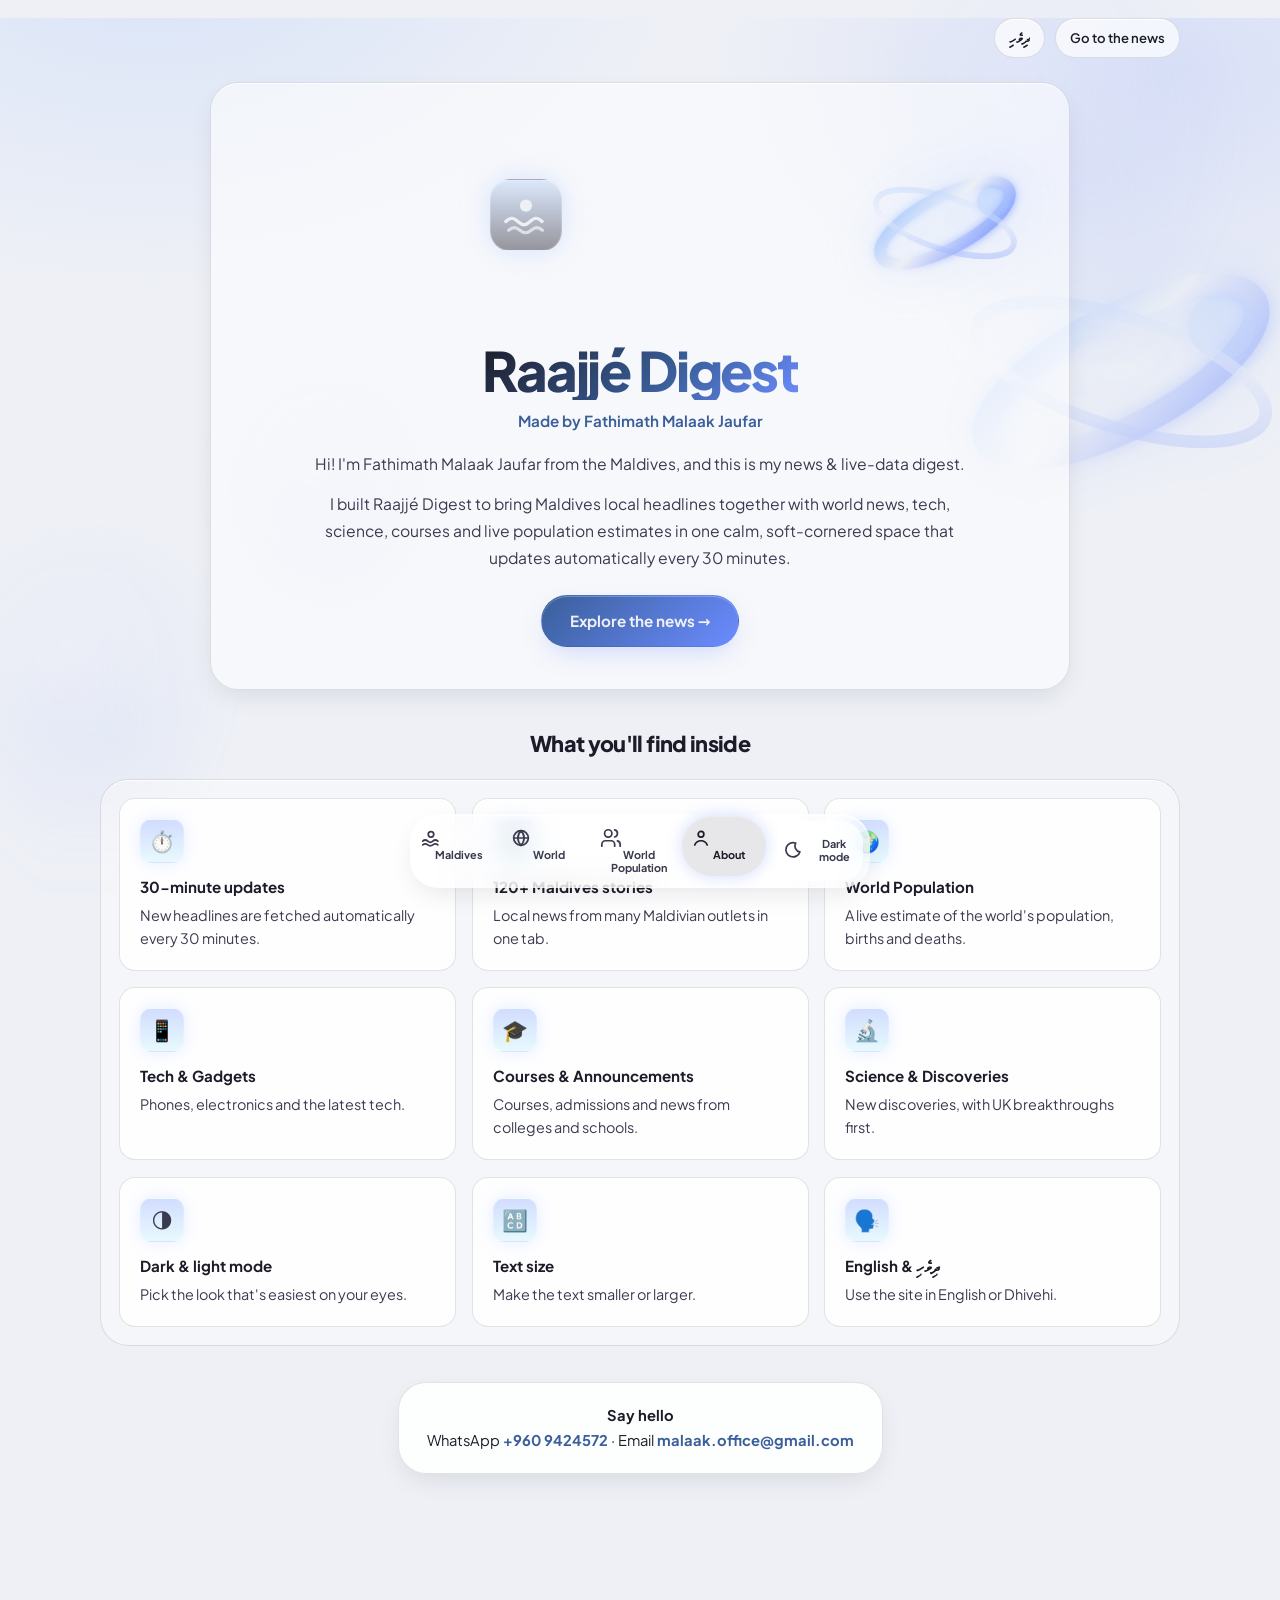
==== commit 45a86fc8: "feat: restyle Raajjé Digest in Deep Navy liquid glass Apply Malaak's Deep Navy palette, frosted glas" ====
--- a/index.html
+++ b/index.html
@@ -1,24 +1,52 @@
-<!doctype html><html lang="en"><head><meta charset="utf-8"><script>try{if(+localStorage.fontScale)document.documentElement.style.setProperty("--scale",localStorage.fontScale);const q=new URLSearchParams(location.search).get("theme");if(q)localStorage.theme=q;if(localStorage.theme!="dark")document.documentElement.dataset.theme="light"}catch(e){document.documentElement.dataset.theme="light"}</script><meta name="viewport" content="width=device-width, initial-scale=1, viewport-fit=cover">
+<!doctype html><html lang="en"><head><meta charset="utf-8"><script>try{if(+localStorage.fontScale)document.documentElement.style.setProperty("--scale",localStorage.fontScale);const q=new URLSearchParams(location.search).get("theme");if(q)localStorage.theme=q;if(localStorage.theme!="dark")document.documentElement.dataset.theme="light"}catch(e){document.documentElement.dataset.theme="light"}</script><meta name="viewport" content="width=device-width,initial-scale=1">
 <title>Raajjé Digest – Made by Fathimath Malaak Jaufar</title>
 <script>try{if(!localStorage.introSeen&&!/[?&]tab=/.test(location.search))location.replace("about.html")}catch(e){}</script><script src="i18n.js"></script>
-<meta name="theme-color" id="themeColor" content="#c5c1b4">
-<link rel="icon" href="logo-mark.svg" type="image/svg+xml">
-<link rel="icon" href="favicon-32.png" sizes="32x32" type="image/png">
-<link rel="icon" href="favicon-192.png" sizes="192x192" type="image/png">
-<link rel="apple-touch-icon" href="apple-touch-icon.png" sizes="180x180"><meta property="og:title" content="Raajjé Digest"><meta property="og:description" content="Maldives local news plus world, tech, science, courses and announcements, updated every 30 minutes. Made by Fathimath Malaak Jaufar."><meta property="og:image" content="https://reseachrandomv.github.io/raajje-digest/og.png"><meta name="twitter:card" content="summary_large_image">
+<link rel="icon" href="logo-mark.svg" type="image/svg+xml"><meta property="og:title" content="Raajjé Digest"><meta property="og:description" content="Maldives local news plus world, tech, science, courses and announcements, updated every 30 minutes. Made by Fathimath Malaak Jaufar."><meta property="og:image" content="https://reseachrandomv.github.io/raajje-digest/og.png"><meta name="twitter:card" content="summary_large_image">
 
 <link rel="preload" href="fonts/Faruma.woff2" as="font" type="font/woff2" crossorigin>
-<link rel="preload" href="fonts/inter-latin.woff2" as="font" type="font/woff2" crossorigin>
-<style>html{background:#050a12}html[data-theme=light]{background:#c5c1b4}</style>
+<link rel="preload" href="fonts/plus-jakarta-latin.woff2" as="font" type="font/woff2" crossorigin>
+<style>html{background:#07080D}html[data-theme=light]{background:#EEF0F6}</style>
 <link rel="stylesheet" href="styles.css"></head><body class="home">
-<div class="ambient-bg" aria-hidden="true"><div class="orb orb-1"></div><div class="orb orb-2"></div><div class="orb orb-3"></div></div>
+<div class="ambient-bg" aria-hidden="true">
+  <div class="jelly jelly-1"></div>
+  <div class="jelly jelly-2"></div>
+  <div class="jelly jelly-3"></div>
+  <span class="bubble b1"></span><span class="bubble b2"></span><span class="bubble b3"></span>
+  <span class="bubble b4"></span><span class="bubble b5"></span><span class="bubble b6"></span>
+  <span class="bubble b7"></span><span class="bubble b8"></span>
+  <div class="hero-orb ambient-orb" aria-hidden="true">
+    <svg viewBox="0 0 200 200" fill="none">
+      <defs>
+        <linearGradient id="ringGrad" x1="0" y1="0" x2="1" y2="1">
+          <stop offset="0%" stop-color="#9FC3FF"/>
+          <stop offset="45%" stop-color="#EEF0F6"/>
+          <stop offset="100%" stop-color="#6B8CFF"/>
+        </linearGradient>
+        <filter id="orbGlow" x="-40%" y="-40%" width="180%" height="180%">
+          <feGaussianBlur stdDeviation="4" result="b"/>
+          <feMerge><feMergeNode in="b"/><feMergeNode in="SourceGraphic"/></feMerge>
+        </filter>
+      </defs>
+      <ellipse cx="100" cy="100" rx="72" ry="26" stroke="url(#ringGrad)" stroke-width="12" filter="url(#orbGlow)" opacity=".85" transform="rotate(-28 100 100)"/>
+      <ellipse cx="100" cy="100" rx="72" ry="26" stroke="url(#ringGrad)" stroke-width="6" opacity=".45" transform="rotate(18 100 100)"/>
+      <circle cx="148" cy="78" r="16" fill="#9FC3FF" opacity=".35" filter="url(#orbGlow)"/>
+      <circle cx="58" cy="128" r="9" fill="#EEF0F6" opacity=".28"/>
+    </svg>
+  </div>
+</div>
 <header><div class="w">
   <div class="brand">
-    <div class="brand-logo"><img src="logo-mark.svg" width="58" height="58" alt=""></div>
+    <div class="brand-logo" aria-hidden="true">
+      <svg viewBox="0 0 36 36" fill="none" stroke="currentColor" stroke-width="2.2" stroke-linecap="round" stroke-linejoin="round">
+        <circle cx="18" cy="11.5" r="4.2" fill="currentColor" stroke="none"/>
+        <path d="M4 22.5c3.2-3 5.2-3 8.4 0s5.2 3 8.4 0 5.2-3 8.4 0"/>
+        <path d="M6 28.5c3-2.4 4.8-2.4 7.8 0s4.8 2.4 7.8 0 4.8-2.4 7.8 0" opacity=".75"/>
+      </svg>
+    </div>
     <div class="brand-meta">
       <div class="title-row">
         <h1 data-t="site">Raajjé Digest</h1>
-        <span class="live-pill"><span class="live-dot"></span><span data-t="livePulse">Auto-updates every 30m</span></span>
+        <span class="live-pill system-badge"><span class="live-dot"></span><span data-t="livePulse">Auto-updates every 30m</span></span>
       </div>
       <div class="sub-row">
         <span class="sub" data-t="madeBy"></span>
@@ -46,9 +74,33 @@
   <span class="ticker-badge"><span class="live-dot"></span><span data-t="breaking">Latest Pulse</span></span>
   <div class="ticker-track"><div class="ticker-inner" id="tickerInner"></div></div>
 </div>
+<div id="feedStatus" class="feed-status" hidden></div>
 <main id="list" aria-live="polite"><p class="vh" data-t="loading"></p><article class="sk" aria-hidden="true"><i class="im"></i><i class="s"></i><i class="l"></i><i class="m"></i></article><article class="sk" aria-hidden="true"><i class="im"></i><i class="s"></i><i class="l"></i><i class="m"></i></article><article class="sk" aria-hidden="true"><i class="im"></i><i class="s"></i><i class="l"></i><i class="m"></i></article></main>
 <footer><strong data-t="madeBy"></strong><br><span data-t="contact"></span> WhatsApp <a href="https://wa.me/9609424572" rel="noopener" dir="ltr">+960 9424572</a> · <span data-t="email"></span> <a href="mailto:malaak.office@gmail.com">malaak.office@gmail.com</a><br><span data-t="srcNote"></span> <span id="upd"></span></footer>
 <script>
+const FALLBACK_NEWS={
+  updated:new Date().toISOString(),
+  items:[
+    {country:"Maldives",category:"Top stories",source:"Mihaaru",published:new Date(Date.now()-18*6e4).toISOString(),link:"https://mihaaru.com",image:"https://images.unsplash.com/photo-1514282401047-d79a71a590e8?auto=format&fit=crop&w=900&q=80",title:"މާލެ ސަރަހައްދުގެ ޑިޖިޓަލް ޚިދުމަތްތައް އާ ހަރުފަތަކަށް ގެންދިއުމުގެ މަޝްރޫޢު ފަށައިފި",title_dv:"މާލެ ސަރަހައްދުގެ ޑިޖިޓަލް ޚިދުމަތްތައް އާ ހަރުފަތަކަށް ގެންދިއުމުގެ މަޝްރޫޢު ފަށައިފި",summary:"Public digital infrastructure across the Greater Malé region receives a major speed and accessibility upgrade this quarter.",summary_dv:"މާލެ ސަރަހައްދުގެ އާންމު ޑިޖިޓަލް ޚިދުމަތްތައް އިތުރަށް ހަލުވިކޮށް ފަސޭހަކުރުމުގެ މަސައްކަތް ފަށައިފިއެވެ."},
+    {country:"Maldives",category:"Top stories",source:"Edition.mv",published:new Date(Date.now()-34*6e4).toISOString(),link:"https://edition.mv",image:"https://images.unsplash.com/photo-1573843981267-be1999ff37cd?auto=format&fit=crop&w=800&q=80",title:"Raajje Transport Link expands high-speed ferry connectivity across southern atolls",title_dv:"އާރްޓީއެލް ފެރީގެ ޚިދުމަތް ދެކުނުގެ އަތޮޅުތަކަށް އިތުރަށް ފުޅާކޮށްފި",summary:"Commuters across the southern zone can now book inter-island routes with real-time schedule tracking.",summary_dv:"ދެކުނުގެ އަތޮޅުތަކުގެ ދަތުރުފަތުރު ފަސޭހަކުރުމަށް އާރްޓީއެލްގެ އާ ރޫޓުތައް ތަޢާރަފުކޮށްފިއެވެ."},
+    {country:"Maldives",category:"Top stories",source:"Sun Online",published:new Date(Date.now()-52*6e4).toISOString(),link:"https://sun.mv",image:"https://images.unsplash.com/photo-1544551763-46a013bb70d5?auto=format&fit=crop&w=800&q=80",title:"ފަތުރުވެރިކަމުގެ އާ ރެކޯޑެއް: މިއަހަރު ޒިޔާރަތްކުރި ފަތުރުވެރިންގެ އަދަދު އިތުރުވެއްޖެ",title_dv:"ފަތުރުވެރިކަމުގެ އާ ރެކޯޑެއް: މިއަހަރު ޒިޔާރަތްކުރި ފަތުރުވެރިންގެ އަދަދު އިތުރުވެއްޖެ",summary:"Tourism arrivals continue strong momentum heading into the peak winter season across Maldives resorts and guesthouses.",summary_dv:"ރާއްޖެއަށް ޒިޔާރަތްކުރާ ފަތުރުވެރިންގެ އަދަދު ކުރީ އަހަރަށްވުރެ ބޮޑުތަނުން އިތުރުވެއްޖެއެވެ."},
+    {country:"Maldives",category:"Business",source:"Avas",published:new Date(Date.now()-75*6e4).toISOString(),link:"https://avas.mv",image:"https://images.unsplash.com/photo-1507525428034-b723cf961d3e?auto=format&fit=crop&w=800&q=80",title:"Instant digital payments and QR merchant checkouts surge across local islands",title_dv:"ރަށްރަށުގެ ފިހާރަތަކުގައި ޑިޖިޓަލް ފައިސާ ދެއްކުން އިތުރުވެއްޖެ",summary:"Small businesses and island retailers report rapid adoption of contactless and mobile banking solutions.",summary_dv:"ކުދި ވިޔަފާރިތަކުން އޮންލައިންކޮށް ފައިސާ ބަލައިގަތުން ވަނީ ވަރަށް ބޮޑަށް އިތުރުވެފައެވެ."},
+    {country:"Maldives",category:"Education",source:"Raajje.mv",published:new Date(Date.now()-95*6e4).toISOString(),link:"https://raajje.mv",image:"https://images.unsplash.com/photo-1523240795612-9a054b0db644?auto=format&fit=crop&w=800&q=80",title:"މަތީ ތަޢުލީމާއި އޮންލައިން ޑިޕްލޮމާ ކޯސްތަކަށް ކުރިމަތިލުމުގެ ފުރުޞަތު ހުޅުވާލައިފި",title_dv:"މަތީ ތަޢުލީމާއި އޮންލައިން ޑިޕްލޮމާ ކޯސްތަކަށް ކުރިމަތިލުމުގެ ފުރުޞަތު ހުޅުވާލައިފި",summary:"Flexible evening and online study tracks allow working professionals across the Maldives to earn accredited diplomas.",summary_dv:"ވަޒީފާގައި އުޅޭ ފަރާތްތަކަށް ފަސޭހައިން ކިޔެވޭނެ އޮންލައިން ކޯސްތަކަށް ވަނީ ހުޅުވާލާފައެވެ."},
+    {country:"Maldives",category:"Science & Tech",source:"Edition.mv",published:new Date(Date.now()-115*6e4).toISOString(),link:"https://edition.mv",title:"Solar micro-grids cut diesel consumption across 18 outer atoll islands",title_dv:"18 ރަށެއްގައި ސޯލާ ހަކަތައިގެ ނިޒާމު ޤާއިމުކޮށް ތެލަށް ކުރާ ޚަރަދު ކުޑަކޮށްފި",summary:"Hybrid battery storage systems paired with floating and rooftop solar arrays are powering island utilities.",summary_dv:"އިޔާދަކުރަނިވި ހަކަތައިގެ މަޝްރޫޢުތަކުން ރަށްރަށުގެ ކަރަންޓު ޚަރަދު ވަނީ ކުޑަވެފައެވެ."},
+    {country:"Maldives",category:"Top stories",source:"Mihaaru",published:new Date(Date.now()-140*6e4).toISOString(),link:"https://mihaaru.com",title:" Coral reef restoration teams plant 15,000 heat-resilient coral fragments in Kaafu Atoll",title_dv:"ކ. އަތޮޅުގައި 15،000 އަށްވުރެ ގިނަ مرޖާން އިންދައިފި",summary:"Marine biologists and local dive centers collaborate to strengthen reef ecosystems against warming waters.",summary_dv:"ފަރުތައް އާލާކުރުމުގެ ޕްރޮގްރާމުގެ ދަށުން ގިނަ އަދަދެއްގެ މުރަކަ ވަނީ އިންދާފައެވެ."},
+    {country:"Maldives",category:"Top stories",source:"Sun Online",published:new Date(Date.now()-165*6e4).toISOString(),link:"https://sun.mv",title:"Youth esports and content creation tournament announced in Malé",title_dv:"ޒުވާނުންނަށް ޚާއްޞަ އީ-ސްޕޯޓްސް މުބާރާތެއް މާލޭގައި ބާއްވަނީ",summary:"Mobile gaming teams and live streamers will compete in regional qualifiers next month.",summary_dv:"މޮބައިލް ގޭމިންގ ޓީމްތަކަށް ޚާއްޞަކޮށްގެން ބޮޑު މުބާރާތެއް އިއުލާންކޮށްފިއެވެ."},
+    {country:"Maldives",category:"Business",source:"Avas",published:new Date(Date.now()-190*6e4).toISOString(),link:"https://avas.mv",title:"Velana International Airport new terminal readies automated e-gates for faster arrivals",title_dv:"ވެލާނާ އެއާޕޯޓުގެ އާ ޓާމިނަލްގައި އޮޓޮމޭޓެޑް އީ-ގޭޓްތައް ބަހައްޓަނީ",summary:"Next-generation passenger processing lanes aim to cut terminal wait times by half.",summary_dv:"ފަތުރުވެރިންނާއި ދަތުރުވެރިންނަށް އަވަސް ޚިދުމަތް ދިނުމަށް އާ އީ-ގޭޓްތައް ތައްޔާރުކޮށްފިއެވެ."},
+    {country:"Maldives",category:"Top stories",source:"Raajje.mv",published:new Date(Date.now()-220*6e4).toISOString(),link:"https://raajje.mv",title:"Community tree-planting drive adds 4,000 shade trees across Hulhumalé Phase 2",title_dv:"ހުޅުމާލެ ދެވަނަ ފިޔަވަހީގައި 4،000 ގަސް އިންދުމުގެ ހަރަކާތެއް",summary:"Residents and volunteers joined forces over the weekend to create cooler pedestrian walkways.",summary_dv:"ހުޅުމާލޭގެ މަގުތަކުގައި ހިޔާ ލިބޭ ގަސް އިންދުމުގެ ޕްރޮގްރާމެއް ކުރިއަށް ގެންގޮސްފިއެވެ."},
+    {country:"Courses",category:"Courses & admissions",source:"MAPS College",published:new Date(Date.now()-45*6e4).toISOString(),link:"https://maps.edu.mv",title:"Online Diploma in Marketing Management & University Preparation intake open",title_dv:"މާކެޓިންގ މެނޭޖްމަންޓް އޮންލައިން ޑިޕްލޮމާ ކޯސްތަކަށް ހުޅުވާލައިފި",summary:"Study from anywhere with flexible online modules tailored for shift workers and aspiring entrepreneurs."},
+    {country:"Courses",category:"Announcements",source:"MNU",published:new Date(Date.now()-110*6e4).toISOString(),link:"https://mnu.edu.mv",title:"Short courses in Digital Media, Graphic Design & Cybersecurity Fundamentals",title_dv:"ޑިޖިޓަލް މީޑިއާ އަދި ސައިބަރ ސެކިއުރިޓީ ކުރު ކޯސްތައް",summary:"Applications are now open for certificate programs starting next semester."},
+    {country:"Tech",category:"Gadgets",source:"The Verge",published:new Date(Date.now()-28*6e4).toISOString(),link:"https://www.theverge.com",image:"https://images.unsplash.com/photo-1517336714731-489689fd1ca8?auto=format&fit=crop&w=800&q=80",title:"Next-gen ultra-thin laptops bring 22-hour battery life and brighter OLED displays",summary:"New ARM and silicon architectures push portable creator workflows further without fan noise."},
+    {country:"Tech",category:"Tech",source:"Ars Technica",published:new Date(Date.now()-64*6e4).toISOString(),link:"https://arstechnica.com",title:"Browser-based privacy tools and zero-server web apps gain traction on GitHub",summary:"Developers are building client-side encryption, metadata scrubbers, and local-first utilities that run entirely in the browser."},
+    {country:"Science",category:"UK",source:"BBC Science",published:new Date(Date.now()-40*6e4).toISOString(),link:"https://www.bbc.com/news/science_and_environment",image:"https://images.unsplash.com/photo-1451187580459-43490279c0fa?auto=format&fit=crop&w=800&q=80",title:"UK researchers unveil high-efficiency perovskite solar cells for marine environments",summary:"Oxford and Cambridge laboratories demonstrate durable tandem solar coatings resistant to salt spray."},
+    {country:"World",category:"World",source:"Reuters",published:new Date(Date.now()-22*6e4).toISOString(),link:"https://www.reuters.com",image:"https://images.unsplash.com/photo-1526778548025-fa2f459cd5c1?auto=format&fit=crop&w=800&q=80",title:"Global clean energy investment reaches new milestone across Asia-Pacific nations",summary:"Grid modernization and coastal resilience initiatives lead infrastructure spending this year."},
+    {country:"India",category:"World",source:"The Hindu",published:new Date(Date.now()-50*6e4).toISOString(),link:"https://www.thehindu.com",title:"Bengaluru tech corridor expands metro connectivity and startup incubator hubs",summary:"New express transit lines connect major electronics and software campuses."},
+    {country:"Sri Lanka",category:"World",source:"Daily Mirror",published:new Date(Date.now()-80*6e4).toISOString(),link:"https://www.dailymirror.lk",title:"Regional maritime and aviation links boost Indian Ocean travel corridor",summary:"Short-haul flights between Colombo, Malé, and southern Indian cities see higher frequency."}
+  ]
+};
 const $=id=>document.getElementById(id);
 let searchQuery="",streamMode=safeGet("streamMode","0")==="1",onlySaved=false;
 let savedLinks=new Set();
@@ -77,7 +129,6 @@
 function applyTheme(x){
   if(x=='light')document.documentElement.dataset.theme='light';
   else delete document.documentElement.dataset.theme;
-  const tc=document.getElementById('themeColor');if(tc)tc.setAttribute('content',x=='light'?'#c5c1b4':'#050a12');
   tm.textContent=x=='light'?t('dark'):t('light');
   tm.setAttribute('aria-label',x=='light'?t('toDark'):t('toLight'));
   if(window.renderDock)renderDock();
@@ -123,59 +174,12 @@
 
 let data,cur=new URLSearchParams(location.search).get("tab")||safeGet("country","Maldives"),mvF=safeGet("mvF",safeGet("dvOnly","")=="1"?"dv":"all");
 const esc=s=>(s||"").replace(/[&<>"]/g,c=>({"&":"&amp;","<":"&lt;",">":"&gt;",'"':"&quot;"}[c]));
+const safeHref=s=>{try{const u=new URL(String(s||""),location.href);if(u.protocol==="http:"||u.protocol==="https:")return u.href}catch(e){}return""};
 const THAANA=/[\u0780-\u07BF]/,isDv=i=>THAANA.test(i.title);
 const loc=()=>LANG=='dv'?'dv-MV':'en-GB';
 const ago=d=>{if(!d)return"";const m=(Date.now()-new Date(d))/6e4;return m<60?t('minAgo',{n:Math.max(1,m|0)}):m<1440?t('hAgo',{n:m/60|0}):new Date(d).toLocaleDateString(loc())};
 const tab=c=>STR[LANG].tabs[c]||STR.en.tabs[c]||c,cat=c=>STR[LANG].cats[c]||c;
 
-function clipWords(str,n){
-  const s=(str||'').replace(/\s+/g,' ').trim();
-  if(s.length<=n) return s;
-  const cut=s.slice(0,n);
-  const sp=cut.lastIndexOf(' ');
-  return (sp>24?cut.slice(0,sp):cut).replace(/[\s.,;:–—-]+$/,'')+'…';
-}
-function hires(url,w){
-  if(!url||!/^https:/.test(url)) return url||'';
-  try{
-    const u=new URL(url);
-    if(u.hostname==='ichef.bbci.co.uk'){
-      u.pathname=u.pathname.replace(/\/ace\/standard\/\d+\//,'/ace/standard/'+w+'/');
-      return u.toString();
-    }
-    if(u.pathname.includes('/cdn-cgi/image/')){
-      u.pathname=u.pathname.replace(/width=(\d+),height=(\d+)/,(m,ww,hh)=>{
-        const cw=+ww,ch=+hh,nw=Math.max(cw,Math.min(w,1600));
-        return 'width='+nw+',height='+Math.round(ch*(nw/cw));
-      });
-      return u.toString();
-    }
-    if(u.pathname.includes('/news/tmb/')){u.pathname=u.pathname.replace('/news/tmb/','/news/800/');return u.toString()}
-    if(u.hostname==='i.dawn.com'&&u.pathname.includes('/thumbnail/')){u.pathname=u.pathname.replace('/thumbnail/','/large/');return u.toString()}
-    if(u.hostname==='fdn.gsmarena.com'){u.pathname=u.pathname.replace(/\/-\d+x\d+\//,'/-1200x675/');return u.toString()}
-    if(u.searchParams.has('width')){
-      const cw=+u.searchParams.get('width')||0, ch=+u.searchParams.get('height')||0;
-      if(cw&&cw<w){u.searchParams.set('width',String(w)); if(ch) u.searchParams.set('height',String(Math.round(ch*(w/cw))))}
-      return u.toString();
-    }
-    if(u.searchParams.has('w')){
-      const cur=+u.searchParams.get('w')||0;
-      if(cur&&cur<w) u.searchParams.set('w',String(Math.min(w,1600)));
-      return u.toString();
-    }
-    u.pathname=u.pathname.replace(/\/-\d{2,3}x\d{2,3}\//,'/-1200x675/');
-    return u.toString();
-  }catch(e){return url}
-}
-function imgTag(url,kind){
-  const hero=kind==='hero';
-  const src=hires(url,hero?1600:1280);
-  const mid=hires(url,800);
-  const sizes=hero?'(min-width:920px) 720px, 100vw':kind==='mini'?'310px':'(min-width:1120px) 420px, (min-width:760px) 50vw, 100vw';
-  const set=mid&&mid!==src?` srcset="${esc(mid)} 800w, ${esc(src)} 1600w" sizes="${sizes}"`:'';
-  const lazy=hero?'loading="eager" fetchpriority="high"':'loading="lazy"';
-  return `<img src="${esc(src)}"${set} alt="" ${lazy} decoding="async" width="1600" height="950" referrerpolicy="no-referrer" onerror="this.parentNode.remove()">`;
-}
 function renderTicker(){
   const bar=$('tickerBar'),inner=$('tickerInner');
   if(!data||!data.items||!data.items.length){bar.style.display='none';return}
@@ -183,10 +187,10 @@
   const topItems=data.items.slice(0,10);
   const html=topItems.map(i=>{
     const tr=LANG=='dv'&&i.title_dv;
-    const T=clipWords(tr?i.title_dv:i.title,88);
-    return `<a class="ticker-item" href="${esc(i.link)}" target="_blank" rel="noopener"><b>${esc(i.source)}</b> ${esc(T)}</a>`;
-  }).join('<span aria-hidden="true">•</span>');
-  inner.innerHTML=html+'<span aria-hidden="true">•</span>'+html;
+    const T=tr?i.title_dv:i.title;
+    return `<a class="ticker-item" href="${esc(safeHref(i.link))||"#"}" target="_blank" rel="noopener"><b>${esc(i.source)}</b> ${esc(T)}</a>`;
+  }).join('<span>•</span>');
+  inner.innerHTML=html+'<span>•</span>'+html;
 }
 
 function applyAll(){
@@ -225,8 +229,19 @@
   const nav=$('countries');
   const cs=ORDER.filter(c=>c=="Population"?pop:data.items.some(i=>i.country==c));
   if(!cs.includes(cur))cur="Maldives";
-  nav.innerHTML=cs.map(c=>`<button type="button" aria-pressed="${c==cur&&!onlySaved}" data-c="${c}">${esc(tab(c))}</button>`).join('');
-  nav.querySelectorAll('button').forEach(b=>b.onclick=()=>{onlySaved=false;$('savedBtn').setAttribute('aria-pressed','false');cur=b.dataset.c;safeSet('country',cur);render();scrollTo({top:0,behavior:'smooth'})});
+  const keys=cs.join('|');
+  if(nav.dataset.keys!==keys){
+    nav.dataset.keys=keys;
+    const keep=nav.querySelector('.tab-pill');
+    nav.innerHTML=(keep?keep.outerHTML:'')+cs.map(c=>`<button type="button" aria-pressed="${c==cur&&!onlySaved}" data-c="${c}">${esc(tab(c))}</button>`).join('');
+    nav.querySelectorAll('button').forEach(b=>b.onclick=()=>{onlySaved=false;$('savedBtn').setAttribute('aria-pressed','false');cur=b.dataset.c;safeSet('country',cur);render();scrollTo({top:0,behavior:'smooth'})});
+  }else{
+    nav.querySelectorAll('button').forEach(b=>{
+      b.setAttribute('aria-pressed',String(b.dataset.c==cur&&!onlySaved));
+      b.textContent=tab(b.dataset.c);
+    });
+  }
+  if(window.syncGlassPills)requestAnimationFrame(syncGlassPills);
   clearInterval(timer);
   if(cur=="Population"&&!onlySaved&&!searchQuery){
     try{return renderPop()}catch(e){console.error(e);pop=POP_FB;return renderPop()}
@@ -250,8 +265,8 @@
     const tr=LANG=='dv'&&i.title_dv;
     const T=tr?i.title_dv:i.title,S=tr?(i.summary_dv||i.summary):i.summary;
     const hasImg=/^https:/.test(i.image||"");
-    const extraCls=[k||'',(!S&&k==='hero')?'no-sum':'',(k===''&&idx%5===0)?'bento-wide':''].filter(Boolean).join(' ');
-    return `<article class="${extraCls}">${hasImg?`<a class="thumb" href="${esc(i.link)}" target="_blank" rel="noopener" tabindex="-1" aria-hidden="true">${k==='mini'?`<span class="rank-badge">0${idx+1}</span>`:''}${imgTag(i.image,k)}</a>`:""}<div class="row">${k==='hero'?`<span class="hero-tag">✦ ${esc(t('featuredStory'))}</span>`:''}<span class="src" dir="auto">${esc(i.source)}</span><span class="meta">${esc(cat(i.category))} · ${ago(i.published)}</span><div class="row-end"><button type="button" class="save-btn" data-save="${esc(i.link)}" aria-pressed="${isSaved}" aria-label="${esc(t('saveStory'))}">★</button></div></div>${tr?`<button type="button" class="trp" data-o="${esc(i.title)}" data-os="${esc(i.summary||'')}" aria-label="${esc(t('showOrig'))}">${esc(t('translated'))} · ${esc(t('showOrig'))}</button>`:''}<h2 dir="auto"><a href="${esc(i.link)}" target="_blank" rel="noopener">${esc(T)}</a></h2>${S?`<p dir="auto">${esc(S)}</p>`:''}<div class="card-foot"><a class="read" href="${esc(i.link)}" target="_blank" rel="noopener">${esc(t('readAt',{s:i.source}))}</a></div></article>`;
+    const extraCls=(k===''&&idx%5===0)?'bento-wide':(k||'');
+    return `<article class="${extraCls}">${hasImg?`<a class="thumb" href="${esc(safeHref(i.link))||"#"}" target="_blank" rel="noopener" tabindex="-1" aria-hidden="true">${k==='mini'?`<span class="rank-badge">0${idx+1}</span>`:''}<img src="${esc(safeHref(i.image))}" alt="" loading="lazy" decoding="async" referrerpolicy="no-referrer" onerror="this.parentNode.remove()"></a>`:""}<div class="row">${k==='hero'?`<span class="hero-tag">✦ ${esc(t('featuredStory'))}</span>`:''}<span class="src" dir="auto">${esc(i.source)}</span><span class="meta">${esc(cat(i.category))} · ${ago(i.published)}</span><div class="row-end"><button type="button" class="save-btn" data-save="${esc(safeHref(i.link))}" aria-pressed="${isSaved}" aria-label="${esc(t('saveStory'))}">★</button></div></div>${tr?`<button type="button" class="trp" data-o="${esc(i.title)}" data-os="${esc(i.summary||'')}" aria-label="${esc(t('showOrig'))}">${esc(t('translated'))} · ${esc(t('showOrig'))}</button>`:''}<h2 dir="auto"><a href="${esc(safeHref(i.link))||"#"}" target="_blank" rel="noopener">${esc(T)}</a></h2>${S?`<p dir="auto">${esc(S)}</p>`:''}<div class="card-foot"><a class="read" href="${esc(safeHref(i.link))||"#"}" target="_blank" rel="noopener">${esc(t('readAt',{s:i.source}))}</a></div></article>`;
   };
   $('list').innerHTML=`<div class="sec-bar"><div class="sec-title-wrap"><h2>${esc(head)}</h2><span class="count-pill">${esc(t('storiesCount',{n:items.length}))}</span></div>${filt}</div>`+(items.length?layout(items,cardTpl):`<article class="wide-card"><p>${esc(onlySaved?t('savedEmpty'):t('empty'))}</p></article>`);
   reveal();
@@ -317,7 +332,7 @@
   const w=pop.world,b=w.pop.value,y0=Date.UTC(w.pop.year,6,1),yr=365.25*864e5,g=Math.log(1+w.growth.value/100);
   const now=new Date(),ys=Date.UTC(now.getUTCFullYear(),0,1);
   const cards=[["popLive","pop","🌍"],["popBirths","b","🌱"],["popDeaths","d","🕯️"],["popGrowth","n","📈"]];
-  const src=`${esc(t('source'))} <a href="${pop.source_url}" target="_blank" rel="noopener">${esc(pop.source)}</a>`;
+  const src=`${esc(t('source'))} <a href="${esc(safeHref(pop.source_url))||"#"}" target="_blank" rel="noopener">${esc(pop.source)}</a>`;
   const maxTop=Math.max(...pop.top.map(x=>x.pop));
   $('list').innerHTML=
     `<div class="sec-bar"><div class="sec-title-wrap"><h2>${esc(t('popTitle'))}</h2><span class="live-pill"><span class="live-dot"></span>Live Counter</span></div></div>`+
@@ -335,18 +350,35 @@
   if(window.renderDock)renderDock();
 }
 
-function showLoadFail(){
-  if($('tickerBar')) $('tickerBar').style.display='none';
-  $('list').innerHTML=`<article class="wide-card load-fail"><p>${esc(t('loadFail'))}</p><button type="button" id="retryNews">${esc(t('retry'))}</button></article>`;
-  const b=$('retryNews'); if(b) b.onclick=loadNews;
+function setFeedError(on){
+  const el=$('feedStatus');
+  if(!el)return;
+  if(!on){el.hidden=true;el.replaceChildren();return}
+  el.hidden=false;
+  el.replaceChildren();
+  const p=document.createElement('p');
+  p.textContent=t('loadFail');
+  const btn=document.createElement('button');
+  btn.type='button';
+  btn.id='retryFeed';
+  btn.textContent=t('retry');
+  btn.onclick=()=>loadNews();
+  el.append(p,btn);
 }
 function loadNews(){
-  $('list').innerHTML=`<p class="vh">${esc(t('loading'))}</p>`;
-  fetch('data/news.json?'+Date.now()).then(r=>{if(!r.ok) throw new Error(String(r.status)); return r.json()}).then(d=>{
-    if(!d||!Array.isArray(d.items)||!d.items.length) throw new Error('empty');
-    data=d; applyAll();
-  }).catch(()=>{data=null; showLoadFail()});
-}
-fetch('data/population.json?'+Date.now()).then(r=>r.json()).then(p=>{pop=fixPop(p);if(data)render()}).catch(()=>{});
+  return fetch('data/news.json?'+Date.now())
+    .then(r=>{if(!r.ok)throw new Error('http '+r.status);return r.json()})
+    .then(d=>{
+      if(d&&Array.isArray(d.items)&&d.items.length){data=d;applyAll();setFeedError(false);return}
+      throw new Error('empty');
+    })
+    .catch(()=>{
+      if(!data||!Array.isArray(data.items)||!data.items.length){data=FALLBACK_NEWS;applyAll()}
+      setFeedError(true);
+    });
+}
+data=FALLBACK_NEWS;
+applyAll();
+fetch('data/population.json?'+Date.now()).then(r=>{if(!r.ok)throw new Error('http');return r.json()}).then(p=>{pop=fixPop(p);if(data)render()}).catch(()=>{});
 loadNews();
-</script><script src="dock.js"></script></body></html>
+</script><script src="dock.js"></script><script src="glass.js"></script></body></html>
--- a/styles.css
+++ b/styles.css
@@ -1,74 +1,127 @@
-/* Raajjé Digest — Ultra-Soft Squircle Lagoon Bento & Spring Choreography */
+/* Raajjé Digest — Liquid Glass redesign */
 
 @font-face{font-family:"Faruma";src:url("fonts/Faruma.woff2") format("woff2");font-display:swap;unicode-range:U+0780-07BF,U+060C,U+061B,U+061F}
 @font-face{font-family:"Noto Sans Thaana";src:url("fonts/NotoSansThaana.woff2") format("woff2");font-weight:100 900;font-display:swap;unicode-range:U+0780-07BF,U+060C,U+061B,U+061F,U+200C-200F,U+FDF2,U+FDFD}
-@font-face{font-family:"Inter";font-style:normal;font-weight:400 700;font-display:swap;src:url("fonts/inter-latin-ext.woff2") format("woff2");unicode-range:U+0100-02BA,U+02BD-02C5,U+02C7-02CC,U+02CE-02D7,U+02DD-02FF,U+0304,U+0308,U+0329,U+1D00-1DBF,U+1E00-1E9F,U+1EF2-1EFF,U+2020,U+20A0-20AB,U+20AD-20C4,U+2113,U+2C60-2C7F,U+A720-A7FF}
-@font-face{font-family:"Inter";font-style:normal;font-weight:400 700;font-display:swap;src:url("fonts/inter-latin.woff2") format("woff2");unicode-range:U+0000-00FF,U+0131,U+0152-0153,U+02BB-02BC,U+02C6,U+02DA,U+02DC,U+0304,U+0308,U+0329,U+2000-206F,U+20AC,U+2122,U+2191,U+2193,U+2212,U+2215,U+FEFF,U+FFFD}
-
+@font-face{font-family:"Plus Jakarta Sans";font-style:normal;font-weight:300 800;font-display:swap;src:url("fonts/plus-jakarta-latin-ext.woff2") format("woff2");unicode-range:U+0100-02BA,U+02BD-02C5,U+02C7-02CC,U+02CE-02D7,U+02DD-02FF,U+0304,U+0308,U+0329,U+1D00-1DBF,U+1E00-1E9F,U+1EF2-1EFF,U+2020,U+20A0-20AB,U+20AD-20C4,U+2113,U+2C60-2C7F,U+A720-A7FF}
+@font-face{font-family:"Plus Jakarta Sans";font-style:normal;font-weight:300 800;font-display:swap;src:url("fonts/plus-jakarta-latin.woff2") format("woff2");unicode-range:U+0000-00FF,U+0131,U+0152-0153,U+02BB-02BC,U+02C6,U+02DA,U+02DC,U+0304,U+0308,U+0329,U+2000-206F,U+20AC,U+2122,U+2191,U+2193,U+2212,U+2215,U+FEFF,U+FFFD}
+
+/* Deep Navy palette — Malaak can restyle the site by editing these. */
 :root{
   color-scheme:dark;
-  --fs:18.5px;
+  --fs:16px;
   --scale:1;
-  --bg:#050a12;
-  --bg-grad:radial-gradient(1200px 600px at 12% -10%,rgba(15,118,110,.18),transparent 65%),radial-gradient(1000px 550px at 90% 5%,rgba(7,89,133,.16),transparent 60%);
-  --surface:#0c1624;
-  --surface-hi:#122033;
-  --well:#04080f;
-  --ink:#f6f8fc;
-  --muted:#b7c6d8;
-  --teal:#2dd4bf;
-  --blue:#38bdf8;
-  --acc:#075985;
-  --acc-grad:linear-gradient(135deg,#075985 0%,#0f766e 100%);
-  --on:#ffffff;
-  --accent-soft:rgba(45,212,191,.16);
-  --warm:#fbbf24;
-  --coral:#fb7185;
-  --edge:rgba(148,163,184,.22);
-  --edge-hi:rgba(45,212,191,.42);
-  --hi:rgba(255,255,255,.06);
-  --lo:rgba(2,6,23,.68);
-  --page:1480px;
-  --r-xl:34px;
-  --r-lg:28px;
-  --r:26px;
-  --r-md:20px;
-  --r-sm:14px;
-  --ease:cubic-bezier(.22,1,.36,1);
+
+  /* 60 / 30 / 10 */
+  --base1:#07080D;          /* 60% near-black page */
+  --base1-alt:#0A0B12;
+  --base2:#1C1C28;          /* 30% navy surface */
+  --slate:#3A3B4F;
+  --mist:#8A90A8;           /* soft blue-grey */
+  --snow:#EEF0F6;           /* near-white */
+  --pop:#9FC3FF;            /* 10% icy cyan-blue, used sparingly */
+  --pop-deep:#6B8CFF;
+  --pop-glow:rgba(159,195,255,.45);
+  --jelly:rgba(180,200,255,.32);
+
+  --bg:var(--base1);
+  --bg-grad:
+    radial-gradient(900px 600px at 12% -8%,rgba(180,200,255,.10),transparent 60%),
+    radial-gradient(800px 520px at 92% 8%,rgba(107,140,255,.14),transparent 58%),
+    radial-gradient(700px 480px at 78% 100%,rgba(159,195,255,.08),transparent 55%);
+  --glass:rgba(28,28,40,.42);
+  --glass-nav:rgba(255,255,255,.12);
+  --glass-pill:rgba(255,255,255,.25);
+  --glass-card:rgba(28,28,40,.72);
+  --glass-panel:rgba(0,0,0,.18);
+  --glass-strong:rgba(28,28,40,.82);
+  --surface:var(--glass-card);
+  --surface-hi:rgba(58,59,79,.55);
+  --well:rgba(0,0,0,.32);
+  --ink:var(--snow);
+  --muted:var(--mist);
+  --teal:var(--pop);
+  --blue:var(--pop-deep);
+  --acc:var(--pop);
+  --acc-grad:linear-gradient(135deg,rgba(159,195,255,.95) 0%,rgba(107,140,255,.9) 100%);
+  --cta-grad:var(--acc-grad);
+  --text-grad:linear-gradient(135deg,#EEF0F6 0%,#9FC3FF 55%,#B4C8FF 100%);
+  --on:#1C1C28;             /* text on icy pop pills */
+  --accent-soft:rgba(159,195,255,.14);
+  --warm:#E8D5A3;
+  --coral:#E8A0B0;
+  --edge:rgba(255,255,255,.15);
+  --edge-hi:rgba(159,195,255,.45);
+  --hi:rgba(238,240,246,.28);
+  --lo:rgba(0,0,0,.55);
+  --page:1080px;
+  --r-xl:28px;
+  --r-lg:16px;
+  --r:16px;
+  --r-md:14px;
+  --r-sm:12px;
+  --nav-r:48px;
+  --ease:ease-out;
   --spring:cubic-bezier(.34,1.56,.64,1);
-  --up:0 16px 36px -8px var(--lo),0 4px 12px -2px rgba(2,6,23,.45),inset 0 1px 0 var(--hi);
-  --upsm:0 8px 20px -4px var(--lo),inset 0 1px 0 var(--hi);
-  --up-hover:0 24px 48px -10px rgba(2,6,23,.8),0 0 28px -6px rgba(15,118,110,.28),inset 0 1px 0 rgba(255,255,255,.14);
-  --in:inset 3px 3px 8px rgba(2,6,23,.75),inset -2px -2px 6px rgba(255,255,255,.04);
-  --insm:inset 2px 2px 5px rgba(2,6,23,.6);
+  --pill-duration:.45s;
+  --hover-duration:.25s;
+  --panel-duration:.3s;
+  --up:0 8px 32px 0 rgba(0,0,0,.45);
+  --upsm:0 6px 20px -6px rgba(0,0,0,.4),inset 0 1px 0 var(--hi);
+  --up-hover:0 16px 40px -8px rgba(0,0,0,.5),0 0 28px -6px var(--pop-glow),inset 0 0 32px rgba(159,195,255,.08),inset 0 1px 0 rgba(238,240,246,.3);
+  --in:inset 0 1px 0 rgba(255,255,255,.12),inset 0 -1px 0 rgba(159,195,255,.08);
+  --insm:inset 0 1px 2px rgba(0,0,0,.35);
+  --blur:blur(15px);
+  --nav-blur:blur(12px);
+  --card-blur:blur(24px);
+  --solid-fallback:#12121C;
+  --focus:#9FC3FF;
 }
 
 :root[data-theme=light]{
   color-scheme:light;
-  --bg:#c5c1b4;
-  --bg-grad:radial-gradient(1200px 600px at 10% -10%,rgba(7,89,133,.16),transparent 65%),radial-gradient(1000px 550px at 90% 5%,rgba(15,118,110,.14),transparent 60%);
-  --surface:#d9d5c8;
-  --surface-hi:#e6e1d4;
-  --well:#b4b9c4;
-  --ink:#0b1626;
-  --muted:#243246;
-  --teal:#084c5a;
-  --blue:#075985;
-  --acc:#075985;
-  --acc-grad:linear-gradient(135deg,#075985 0%,#0f766e 100%);
-  --on:#ffffff;
-  --accent-soft:rgba(8,76,90,.16);
-  --warm:#7c2d12;
-  --coral:#be123c;
-  --edge:rgba(11,22,38,.16);
-  --edge-hi:rgba(8,76,90,.48);
-  --hi:rgba(255,255,255,.55);
-  --lo:rgba(11,22,38,.16);
-  --up:0 14px 32px -8px rgba(11,22,38,.16),0 4px 10px -2px rgba(11,22,38,.08),inset 0 1px 0 rgba(255,255,255,.45);
-  --upsm:0 6px 16px -4px rgba(11,22,38,.12),inset 0 1px 0 rgba(255,255,255,.4);
-  --up-hover:0 22px 44px -10px rgba(7,89,133,.28),0 6px 16px -4px rgba(11,22,38,.12),inset 0 1px 0 rgba(255,255,255,.45);
-  --in:inset 2px 2px 6px rgba(15,23,42,.09),inset -2px -2px 6px rgba(255,255,255,.85);
-  --insm:inset 1px 1px 4px rgba(15,23,42,.08);
+  --base1:#EEF0F6;
+  --base1-alt:#E4E7F0;
+  --base2:#FFFFFF;
+  --bg:var(--base1);
+  --bg-grad:
+    radial-gradient(900px 600px at 12% -8%,rgba(159,195,255,.28),transparent 60%),
+    radial-gradient(800px 520px at 92% 8%,rgba(107,140,255,.16),transparent 58%);
+  --glass:rgba(255,255,255,.55);
+  --glass-nav:rgba(255,255,255,.62);
+  --glass-pill:rgba(28,28,40,.10);
+  --glass-card:rgba(255,255,255,.78);
+  --glass-panel:rgba(255,255,255,.5);
+  --glass-strong:rgba(255,255,255,.88);
+  --surface:var(--glass-card);
+  --surface-hi:#ffffff;
+  --well:rgba(28,28,40,.06);
+  --ink:#1C1C28;
+  --muted:#3A3B4F;
+  --teal:#3A5F9A;
+  --blue:#3A5F9A;
+  --acc:#3A5F9A;
+  --acc-grad:linear-gradient(135deg,#3A5F9A 0%,#6B8CFF 100%);
+  --cta-grad:var(--acc-grad);
+  --text-grad:linear-gradient(135deg,#1C1C28 0%,#3A5F9A 60%,#6B8CFF 100%);
+  --on:#EEF0F6;
+  --accent-soft:rgba(107,140,255,.14);
+  --warm:#8A6A20;
+  --coral:#9A3B50;
+  --edge:rgba(28,28,40,.12);
+  --edge-hi:rgba(58,95,154,.35);
+  --hi:rgba(255,255,255,.9);
+  --lo:rgba(28,28,40,.10);
+  --up:0 10px 28px -8px rgba(28,28,40,.12);
+  --upsm:0 6px 16px -6px rgba(28,28,40,.10),inset 0 1px 0 #fff;
+  --up-hover:0 16px 36px -8px rgba(107,140,255,.22),inset 0 1px 0 #fff;
+  --in:inset 0 1px 2px rgba(28,28,40,.06);
+  --insm:inset 0 1px 2px rgba(28,28,40,.08);
+  --solid-fallback:#EEF0F6;
+  --focus:#3A5F9A;
+  --pop:#3A5F9A;
+  --pop-deep:#6B8CFF;
+  --pop-glow:rgba(107,140,255,.3);
+  --jelly:rgba(107,140,255,.18);
 }
 
 *{box-sizing:border-box}
@@ -89,60 +142,108 @@
   background-image:var(--bg-grad);
   background-attachment:fixed;
   color:var(--ink);
-  font:400 1rem/1.65 "Faruma","Noto Sans Thaana","Inter",system-ui,-apple-system,"Segoe UI",Roboto,sans-serif;
+  font:400 1rem/1.65 "Faruma","Noto Sans Thaana","Plus Jakarta Sans",system-ui,-apple-system,"Segoe UI",Roboto,sans-serif;
   -webkit-font-smoothing:antialiased;
-  -moz-osx-font-smoothing:grayscale;
   text-rendering:optimizeLegibility;
   transition:background-color .35s var(--ease),color .35s var(--ease);
   position:relative;
-  padding-bottom:calc(132px + env(safe-area-inset-bottom));
-  padding-inline:env(safe-area-inset-left) env(safe-area-inset-right);
-}
+  padding-bottom:calc(148px + env(safe-area-inset-bottom));
+}
+:root[data-theme=light] body{-webkit-font-smoothing:subpixel-antialiased}
 html[lang=dv] body{font-size:1.12em;line-height:1.95}
 html[lang=dv] h1,html[lang=dv] h2,html[lang=dv] h3{line-height:1.68;font-weight:700;letter-spacing:0}
 img{max-width:100%;height:auto}
 button,a,input{touch-action:manipulation;-webkit-tap-highlight-color:transparent}
 button{user-select:none}
 :focus{outline:none}
-:focus-visible{outline:3px solid var(--blue);outline-offset:3px}
+:focus-visible{outline:3px solid var(--focus);outline-offset:3px;border-radius:10px}
 ::selection{background:var(--accent-soft);color:var(--ink)}
 
-/* Ambient Floating Background Orbs */
-.ambient-bg{
-  position:fixed;inset:0;pointer-events:none;z-index:0;overflow:hidden;
-}
-.orb{
-  position:absolute;border-radius:50%;filter:blur(75px);opacity:.28;
+/* Deep-sea ambient: drifting icy jellyfish + glassy bubbles */
+.ambient-bg{position:fixed;inset:0;pointer-events:none;z-index:0;overflow:hidden}
+.jelly{
+  position:absolute;border-radius:50% 50% 46% 46%;
+  filter:blur(18px);
+  background:
+    radial-gradient(circle at 40% 32%,rgba(230,238,255,.42),rgba(180,200,255,.16) 38%,rgba(159,195,255,.05) 62%,transparent 74%),
+    radial-gradient(circle at 55% 70%,rgba(107,140,255,.12),transparent 55%);
   will-change:transform;
-}
-:root[data-theme=light] .orb{opacity:.18}
-.orb-1{
-  width:420px;height:420px;top:-120px;left:-80px;
-  background:radial-gradient(circle,#0f766e,transparent 70%);
-  animation:floatOrb1 18s ease-in-out infinite alternate;
-}
-.orb-2{
-  width:480px;height:480px;top:25%;right:-140px;
-  background:radial-gradient(circle,#075985,transparent 70%);
-  animation:floatOrb2 22s ease-in-out infinite alternate;
-}
-.orb-3{
-  width:360px;height:360px;bottom:8%;left:18%;
-  background:radial-gradient(circle,#b45309,transparent 70%);
-  animation:floatOrb3 20s ease-in-out infinite alternate;
-}
-
-@keyframes floatOrb1{
-  0%{transform:translate(0,0) scale(1)}
-  100%{transform:translate(70px,50px) scale(1.14)}
-}
-@keyframes floatOrb2{
-  0%{transform:translate(0,0) scale(1)}
-  100%{transform:translate(-80px,65px) scale(1.1)}
-}
-@keyframes floatOrb3{
-  0%{transform:translate(0,0) scale(1)}
-  100%{transform:translate(55px,-45px) scale(1.16)}
+  opacity:.85;
+}
+.jelly::after{
+  content:"";position:absolute;left:18%;right:18%;top:55%;height:90%;
+  background:
+    linear-gradient(180deg,rgba(180,200,255,.2),transparent 70%),
+    repeating-linear-gradient(90deg,transparent 0 18px,rgba(180,200,255,.12) 18px 20px);
+  filter:blur(8px);
+  border-radius:0 0 40% 40%;
+  opacity:.7;
+}
+.jelly-1{width:340px;height:360px;top:-40px;right:4%;animation:jellyDrift 42s ease-in-out infinite}
+.jelly-2{width:260px;height:280px;bottom:8%;left:-40px;animation:jellyDrift 54s ease-in-out infinite reverse;opacity:.7}
+.jelly-3{width:200px;height:220px;top:42%;left:18%;animation:jellyDrift 36s ease-in-out infinite 4s;opacity:.5}
+:root[data-theme=light] .jelly{opacity:.35;filter:blur(22px)}
+.bubble{
+  position:absolute;border-radius:50%;
+  background:radial-gradient(circle at 32% 28%,rgba(255,255,255,.4),rgba(180,200,255,.12) 40%,transparent 70%);
+  border:1px solid rgba(180,200,255,.22);
+  box-shadow:inset 0 0 12px rgba(180,200,255,.18),0 0 16px rgba(159,195,255,.12);
+  animation:bubbleRise 28s linear infinite;
+}
+.b1{width:42px;height:42px;left:8%;bottom:-8%;animation-duration:26s}
+.b2{width:22px;height:22px;left:22%;bottom:-10%;animation-duration:34s;animation-delay:-8s}
+.b3{width:64px;height:64px;left:48%;bottom:-12%;animation-duration:40s;animation-delay:-14s}
+.b4{width:16px;height:16px;left:70%;bottom:-6%;animation-duration:22s;animation-delay:-4s}
+.b5{width:36px;height:36px;left:86%;bottom:-10%;animation-duration:30s;animation-delay:-18s}
+.b6{width:20px;height:20px;left:32%;bottom:-8%;animation-duration:36s;animation-delay:-22s}
+.b7{width:28px;height:28px;left:60%;bottom:-8%;animation-duration:24s;animation-delay:-11s}
+.b8{width:14px;height:14px;left:12%;bottom:-6%;animation-duration:32s;animation-delay:-19s}
+:root[data-theme=light] .bubble{opacity:.45}
+.hero-orb{
+  position:absolute;
+  width:min(420px,48vw);
+  height:min(420px,48vw);
+  right:-4%;
+  top:18%;
+  opacity:.55;
+  filter:drop-shadow(0 0 28px rgba(159,195,255,.35));
+  animation:orbSpin 36s linear infinite, float 10s ease-in-out infinite alternate;
+}
+.hero-orb svg{width:100%;height:100%;display:block}
+.about-orb{
+  position:relative;
+  width:160px;height:160px;
+  right:auto;top:auto;
+  margin:0 auto 8px;
+  opacity:.95;
+  animation:orbSpin 28s linear infinite, float 8s ease-in-out infinite alternate;
+}
+.about-hero-stage{display:flex;flex-direction:column;align-items:center;gap:4px}
+@media (min-width:760px){
+  .about-hero-stage{flex-direction:row;justify-content:center;gap:28px;margin-bottom:4px}
+  .about-orb{width:200px;height:200px;margin:0}
+}
+
+@keyframes jellyDrift{
+  0%{transform:translate(0,0) rotate(-4deg)}
+  40%{transform:translate(28px,22px) rotate(5deg)}
+  70%{transform:translate(-18px,36px) rotate(-3deg)}
+  100%{transform:translate(0,0) rotate(-4deg)}
+}
+@keyframes bubbleRise{
+  0%{transform:translateY(0) scale(1);opacity:0}
+  8%{opacity:.85}
+  90%{opacity:.55}
+  100%{transform:translateY(-110vh) scale(1.15);opacity:0}
+}
+@keyframes orbSpin{
+  0%{transform:rotate(0deg)}
+  100%{transform:rotate(360deg)}
+}
+
+@keyframes float{
+  0%{transform:translateY(0) scale(1)}
+  100%{transform:translateY(30px) scale(1.1)}
 }
 @keyframes rise{
   from{opacity:0;transform:translateY(18px) scale(.97)}
@@ -171,8 +272,8 @@
   50%{transform:scale(1.55);opacity:.45}
 }
 @keyframes waveBob{
-  0%,100%{transform:translateY(0)}
-  50%{transform:translateY(-2px)}
+  0%,100%{transform:translateY(0) rotate(0deg)}
+  50%{transform:translateY(-2.5px) rotate(-2deg)}
 }
 @keyframes tickerScroll{
   0%{transform:translateX(0)}
@@ -183,7 +284,7 @@
   to{transform:rotate(0deg) scale(1)}
 }
 
-/* Masthead */
+/* Floating glass masthead */
 header{
   position:relative;z-index:10;
   padding:18px 0 6px;max-width:100%;
@@ -193,28 +294,38 @@
   margin-inline:auto;
   display:flex;
   flex-wrap:wrap;
-  gap:16px 20px;
+  gap:12px 16px;
   align-items:center;
   justify-content:space-between;
   min-width:0;
-  background:var(--surface);
+  background:var(--glass-nav);
+  backdrop-filter:var(--nav-blur);
+  -webkit-backdrop-filter:var(--nav-blur);
   border:1px solid var(--edge);
-  border-radius:var(--r-xl);
-  padding:16px 22px;
-  box-shadow:var(--up);
+  border-radius:var(--nav-r);
+  padding:10px 12px 10px 12px;
+  box-shadow:var(--up),inset 0 1px 0 var(--hi);
   animation:rise .55s var(--ease) both;
 }
-.brand{display:flex;gap:15px;align-items:center;min-width:0}
+.brand{display:flex;gap:12px;align-items:flex-start;min-width:0}
 .brand-logo{
-  width:58px;height:58px;flex:none;
-  display:block;
-  background:transparent;border:0;box-shadow:none;
-  border-radius:16px;
-}
-.brand-logo img,.brand img{
-  width:58px;height:58px;aspect-ratio:1/1;display:block;
-  border-radius:16px;
-}
+  width:40px;height:40px;flex:none;border-radius:12px;margin-top:2px;
+  background:linear-gradient(180deg,rgba(159,195,255,.28),rgba(28,28,40,.4));
+  border:1px solid rgba(255,255,255,.2);
+  box-shadow:0 0 22px rgba(159,195,255,.35),inset 0 1px 0 rgba(238,240,246,.35);
+  display:grid;place-items:center;
+  color:#EEF0F6;
+  position:relative;
+  overflow:hidden;
+  transition:transform .35s var(--spring),box-shadow .35s var(--ease);
+}
+.brand-logo:hover{transform:rotate(-5deg) scale(1.06)}
+.brand-logo svg,.brand img{
+  width:22px;height:22px;display:block;
+  animation:waveBob 4s ease-in-out infinite;
+  filter:drop-shadow(0 0 6px rgba(159,195,255,.8));
+}
+.brand img{width:40px;height:40px;border-radius:12px}
 .brand-meta{min-width:0}
 .title-row{display:flex;align-items:center;gap:10px;flex-wrap:wrap}
 .brand h1,.about-title{
@@ -222,185 +333,282 @@
   display:inline-block;
   max-width:100%;
   margin:0;
-  font-size:1.55rem;
-  font-weight:850;
-  letter-spacing:-.025em;
-  line-height:1.18;
-}
-.brand h1::after,h1.about-title::after{
-  content:"";
-  display:block;
-  width:3.2rem;
-  height:4px;
-  margin-top:6px;
-  border-radius:999px;
-  background:var(--acc-grad);
-  transform-origin:start;
-  animation:draw .75s var(--ease) .15s both;
-}
-h1.about-title::after{margin-inline:auto;transform-origin:center}
-.live-pill{
+  font-size:1.05rem;
+  font-weight:700;
+  letter-spacing:-.03em;
+  line-height:1.2;
+  color:var(--ink);
+}
+.brand h1::after,h1.about-title::after{content:none}
+h1.about-title{
+  font-size:clamp(2rem,6vw,3.4rem);
+  font-weight:800;
+  letter-spacing:-.04em;
+  line-height:1.08;
+  background:var(--text-grad);
+  -webkit-background-clip:text;background-clip:text;
+  color:transparent;
+  -webkit-text-fill-color:transparent;
+}
+.live-pill,.system-badge{
   display:inline-flex;align-items:center;gap:6px;
-  font-size:.76rem;font-weight:700;
-  padding:3px 10px;border-radius:999px;
-  background:var(--accent-soft);color:var(--teal);
-  border:1px solid var(--edge-hi);
-}
+  font-size:.7rem;font-weight:600;
+  padding:5px 12px;border-radius:999px;
+  background:rgba(255,255,255,.04);
+  color:rgba(238,240,246,.88);
+  border:1px solid var(--edge);
+  box-shadow:inset 0 1px 0 var(--hi);
+  text-transform:none;
+  letter-spacing:.01em;
+  backdrop-filter:blur(12px);
+  -webkit-backdrop-filter:blur(12px);
+}
+:root[data-theme=light] .live-pill,:root[data-theme=light] .system-badge{color:var(--pop);background:rgba(255,255,255,.7)}
 .live-dot{
   width:7px;height:7px;border-radius:50%;
-  background:#047857;
-  box-shadow:0 0 8px #047857;
+  background:var(--pop);
+  box-shadow:0 0 8px var(--pop-glow);
   animation:pulseDot 2s ease-in-out infinite;
 }
-.sub{font-size:.9rem;color:var(--muted);line-height:1.45;margin-top:3px}
-.sub-row{display:flex;align-items:center;gap:8px;flex-wrap:wrap;margin-top:2px}
+.sub{font-size:.8rem;color:var(--muted);line-height:1.45;margin-top:2px}
+.sub-row{display:flex;align-items:center;gap:8px;flex-wrap:wrap;margin-top:1px}
 .sub-sep{opacity:.45}
 
-/* Command & Tools Bar */
+/* Tools + search inside the floating nav (inset wells, not stacked glass) */
 .tools{
-  display:flex;gap:8px;flex-wrap:wrap;align-items:center;
+  display:flex;gap:6px;flex-wrap:wrap;align-items:center;
   max-width:100%;min-width:0;
-  padding:7px;border-radius:26px;
-  background:var(--well);border:1px solid var(--edge);box-shadow:var(--in);
+  padding:0;border-radius:0;
+  background:transparent;border:0;box-shadow:none;
 }
 .tools>*{flex:none}
 .search-wrap{
   position:relative;display:flex;align-items:center;
-  background:var(--surface);
+  background:rgba(0,0,0,.28);
   border:1px solid var(--edge);
-  border-radius:999px;
-  padding:0 12px;
+  border-radius:16px;
+  padding:0 10px 0 14px;
   min-height:42px;
-  box-shadow:var(--upsm);
-  transition:border-color .25s var(--ease),box-shadow .25s var(--ease),width .3s var(--ease);
-}
+  box-shadow:var(--insm);
+  transition:border-color .25s var(--ease),box-shadow .25s var(--ease);
+}
+:root[data-theme=light] .search-wrap{background:rgba(15,23,42,.06)}
 .search-wrap:focus-within{
-  border-color:var(--blue);
-  box-shadow:0 0 0 3px var(--accent-soft);
-}
-.search-wrap svg{width:17px;height:17px;color:var(--muted);flex:none}
+  border-color:rgba(159,195,255,.7);
+  box-shadow:0 0 0 3px rgba(159,195,255,.28),0 0 16px rgba(159,195,255,.2);
+}
+.search-wrap svg{width:18px;height:18px;color:var(--muted);flex:none;stroke:currentColor}
+.search-wrap{flex:1 1 180px;min-width:140px;max-width:100%}
 .search-wrap input{
   border:0;background:transparent;color:var(--ink);
   font:inherit;font-size:.88rem;
-  padding:6px 8px;width:155px;
+  padding:8px 8px;width:100%;
+  min-width:0;
   outline:none;
-  transition:width .3s var(--ease);
-}
-.search-wrap input:focus{width:200px}
-.search-wrap input::placeholder{color:var(--muted);opacity:.75}
+}
+.search-wrap input:focus{width:100%}
+.search-wrap input::placeholder{color:var(--muted);opacity:.9}
 .search-clear{
   min-height:24px !important;min-width:24px !important;
   padding:2px 6px !important;font-size:.75rem !important;
   border-radius:999px;background:var(--well) !important;
   box-shadow:none !important;border:0 !important;
-  display:none;
+  display:none;color:var(--ink) !important;
 }
 .search-clear.show{display:inline-flex}
 
 button,header a.ab,a.cta{
-  font:inherit;font-size:.88rem;font-weight:650;cursor:pointer;
+  font:inherit;font-size:.82rem;font-weight:600;cursor:pointer;
   border-radius:999px;border:1px solid var(--edge);
-  min-height:42px;padding:7px 15px;
-  background:var(--surface);color:var(--ink);
-  box-shadow:var(--upsm);
+  min-height:40px;padding:6px 14px;
+  background:rgba(0,0,0,.28);
+  color:var(--ink);
+  box-shadow:inset 0 1px 0 var(--hi);
   text-decoration:none;
   display:inline-flex;align-items:center;justify-content:center;gap:6px;
   transition:background-color .22s var(--ease),color .22s var(--ease),border-color .22s var(--ease),box-shadow .22s var(--ease),transform .22s var(--spring);
 }
+:root[data-theme=light] button,:root[data-theme=light] header a.ab{
+  background:rgba(255,255,255,.7);
+}
 @media (hover:hover) and (pointer:fine){
   button:hover,header a.ab:hover{
-    color:var(--teal);border-color:var(--edge-hi);
-    box-shadow:var(--up);transform:translateY(-2px);
+    color:var(--ink);border-color:var(--edge-hi);
+    background:rgba(255,255,255,.08);
+    transform:translateY(-1px);
   }
-}
-button:active,header a.ab:active{box-shadow:var(--in);transform:translateY(1px) scale(.97)}
+  :root[data-theme=light] button:hover,:root[data-theme=light] header a.ab:hover{
+    background:#fff;
+  }
+}
+button:active,header a.ab:active{box-shadow:var(--insm);transform:translateY(1px) scale(.97)}
 button[aria-pressed=true]{
-  box-shadow:var(--in);color:var(--teal);
-  background:var(--accent-soft);border-color:var(--edge-hi);
+  box-shadow:inset 0 1px 0 var(--hi);
+  color:var(--on);
+  background:var(--accent-soft);
+  border-color:rgba(159,195,255,.45);
 }
 button:disabled,button:disabled:hover{
-  color:var(--muted);background:var(--well);box-shadow:var(--insm);
-  cursor:not-allowed;transform:none;opacity:.55;
+  color:var(--muted);background:transparent;box-shadow:none;
+  cursor:not-allowed;transform:none;opacity:.5;
 }
 button.pop{animation:press .28s var(--spring)}
+
+/* Theme toggle as the vivid indigo/violet pill */
+#tm,a.cta,button.cta{
+  background:var(--acc-grad);
+  color:var(--on);
+  border-color:transparent;
+  font-weight:700;
+  box-shadow:0 8px 22px -6px var(--pop-glow),inset 0 1px 0 rgba(255,255,255,.35);
+}
+#tm:hover,a.cta:hover,button.cta:hover{
+  color:var(--on);border-color:transparent;
+  transform:translateY(-2px);
+  box-shadow:0 10px 26px -6px var(--pop-glow),inset 0 1px 0 rgba(255,255,255,.4);
+}
+#tm[aria-pressed=true]{background:var(--acc-grad);color:var(--on);border-color:transparent}
+
 .fsz{
-  display:flex;gap:3px;padding:3px;border-radius:999px;
-  background:var(--well);border:1px solid var(--edge);box-shadow:var(--in);
-}
+  display:flex;gap:2px;padding:3px;border-radius:999px;
+  background:rgba(0,0,0,.28);border:1px solid var(--edge);box-shadow:var(--insm);
+}
+:root[data-theme=light] .fsz{background:rgba(15,23,42,.06)}
 .fsz button{
-  min-width:38px;min-height:36px;padding:2px 8px;
-  border:0;background:transparent;box-shadow:none;font-size:.84rem;
+  min-width:36px;min-height:32px;padding:2px 8px;
+  border:0;background:transparent;box-shadow:none;font-size:.82rem;
+  color:var(--muted);
 }
 .fsz button[aria-pressed=true]{
-  background:var(--surface);color:var(--teal);box-shadow:var(--upsm);border-radius:999px;
-}
+  background:rgba(255,255,255,.08);color:var(--ink);box-shadow:inset 0 1px 0 var(--hi);border-radius:999px;
+}
+:root[data-theme=light] .fsz button[aria-pressed=true]{background:#fff;color:var(--ink)}
 .fsz button:disabled{background:transparent;box-shadow:none}
 .badge-cnt{
   display:inline-grid;place-items:center;
-  min-width:20px;height:20px;padding:0 6px;
-  border-radius:999px;font-size:.74rem;font-weight:800;
+  min-width:18px;height:18px;padding:0 5px;
+  border-radius:999px;font-size:.7rem;font-weight:800;
   background:var(--acc-grad);color:#fff;
 }
 
-/* Sticky Soft-Pill Section Navigation */
+/* Sticky floating section nav */
 nav#countries{
-  position:sticky;top:0;z-index:15;
-  width:100%;max-width:100%;
-  display:flex;gap:9px;align-items:center;
+  position:sticky;top:8px;z-index:15;
+  width:min(var(--page),calc(100% - 28px));
+  margin:12px auto 0;
+  display:flex;gap:6px;align-items:center;
   overflow-x:auto;overflow-y:hidden;overscroll-behavior-x:contain;
   scroll-snap-type:x proximity;
   scrollbar-width:none;
-  isolation:isolate;
-  background:color-mix(in srgb,var(--bg) 92%,transparent);
-  border-bottom:1px solid var(--edge);
-  padding-block:12px 12px;
-  padding-inline:max(14px,calc((100% - var(--page)) / 2));
-}
-nav#countries::before{
-  content:"";position:absolute;inset:0;z-index:0;pointer-events:none;
-  backdrop-filter:blur(16px);-webkit-backdrop-filter:blur(16px);
-}
+  background:var(--glass-nav);
+  backdrop-filter:var(--nav-blur);
+  -webkit-backdrop-filter:var(--nav-blur);
+  border:1px solid rgba(255,255,255,.2);
+  border-radius:999px;
+  box-shadow:var(--upsm),inset 0 1px 0 var(--hi);
+  padding:7px 8px;
+  transition:width var(--pill-duration) var(--spring);
+}
+.has-tab-pill{position:relative}
+.tab-pill{
+  position:absolute;top:0;left:0;
+  z-index:0;
+  border-radius:999px;
+  background:var(--glass-pill);
+  box-shadow:inset 0 1px 0 rgba(255,255,255,.28),0 0 16px var(--pop-glow);
+  pointer-events:none;
+  opacity:0;
+  transition:
+    transform var(--pill-duration) var(--spring),
+    width var(--pill-duration) var(--spring),
+    height var(--pill-duration) var(--spring),
+    opacity .2s ease-out;
+}
+.tab-pill.is-placing{transition:none}
+.v-marker{
+  position:absolute;left:0;width:3px;border-radius:999px;
+  background:var(--pop);
+  box-shadow:0 0 10px var(--pop-glow);
+  transition:transform var(--pill-duration) var(--spring),height var(--pill-duration) var(--spring);
+}
+
 nav#countries::-webkit-scrollbar{display:none}
 nav#countries button{
-  position:relative;z-index:1;
   white-space:nowrap;scroll-snap-align:start;flex:none;
-  background:var(--surface);
-  border-radius:20px;
-  padding:8px 16px;
-}
+  background:transparent;
+  border-radius:999px;
+  border-color:transparent;
+  box-shadow:none;
+  padding:7px 14px;
+  min-height:36px;
+  color:rgba(238,240,246,.8);
+  font-weight:600;
+  position:relative;
+  z-index:1;
+}
+:root[data-theme=light] nav#countries button{color:rgba(28,28,40,.78)}
+nav#countries button:hover{color:var(--ink);background:transparent;transform:none}
 nav#countries button[aria-pressed=true],.filt button[aria-pressed=true]{
-  background:var(--acc-grad);color:#ffffff;
+  background:transparent;color:var(--ink);
   border-color:transparent;
-  box-shadow:0 6px 18px -4px rgba(7,89,133,.5);
+  box-shadow:none;
 }
 nav#countries button[aria-pressed=true]:hover,.filt button[aria-pressed=true]:hover{
-  color:#ffffff;transform:translateY(-1px);
-}
-
-/* Live Headline Ticker Ribbon */
+  color:var(--ink);transform:none;
+}
+.filt{position:relative}
+.filt button{position:relative;z-index:1;background:transparent;box-shadow:none;border-color:transparent;color:rgba(238,240,246,.8)}
+:root[data-theme=light] .filt button{color:rgba(28,28,40,.78)}
+
+
+
+/* Live-feed retry banner */
+.feed-status{
+  width:min(var(--page),calc(100% - 28px));
+  margin:12px auto 0;
+  position:relative;z-index:2;
+  display:flex;align-items:center;justify-content:center;flex-wrap:wrap;gap:10px;
+  padding:10px 14px;
+  background:var(--glass-card);
+  border:1px solid var(--edge-hi);
+  border-radius:999px;
+  box-shadow:var(--upsm),inset 0 1px 0 var(--hi);
+  color:var(--ink);
+  font-size:.88rem;
+}
+.feed-status[hidden]{display:none}
+.feed-status p{margin:0}
+.feed-status button{min-height:34px;padding:4px 14px}
+
+/* Latest Pulse ticker */
 .ticker-wrap{
   width:min(var(--page),calc(100% - 28px));
   margin:14px auto 0;
-  background:var(--surface);
+  background:var(--glass);
+  backdrop-filter:blur(16px);
+  -webkit-backdrop-filter:blur(16px);
   border:1px solid var(--edge);
   border-radius:999px;
-  padding:7px 14px;
+  padding:6px 12px;
   display:flex;align-items:center;gap:12px;
-  box-shadow:var(--upsm);
+  box-shadow:var(--upsm),inset 0 1px 0 var(--hi);
   overflow:hidden;
   position:relative;z-index:2;
 }
 .ticker-badge{
   flex:none;
-  background:var(--acc-grad);color:#fff;
-  font-size:.75rem;font-weight:800;letter-spacing:.03em;text-transform:uppercase;
-  padding:4px 11px;border-radius:999px;
+  background:transparent;color:var(--ink);
+  font-size:.7rem;font-weight:700;letter-spacing:.04em;text-transform:uppercase;
+  padding:4px 10px;border-radius:999px;
+  border:1px solid var(--edge);
   display:inline-flex;align-items:center;gap:6px;
-}
+  background:rgba(0,0,0,.22);
+}
+:root[data-theme=light] .ticker-badge{background:rgba(255,255,255,.7)}
 .ticker-track{
   flex:1;overflow:hidden;white-space:nowrap;
-  mask-image:linear-gradient(90deg,transparent,#000 2%,#000 98%,transparent);
-  -webkit-mask-image:linear-gradient(90deg,transparent,#000 2%,#000 98%,transparent);
+  mask-image:linear-gradient(90deg,transparent,#000 4%,#000 96%,transparent);
+  -webkit-mask-image:linear-gradient(90deg,transparent,#000 4%,#000 96%,transparent);
 }
 .ticker-inner{
   display:inline-flex;gap:28px;align-items:center;
@@ -408,24 +616,30 @@
 }
 .ticker-wrap:hover .ticker-inner{animation-play-state:paused}
 .ticker-item{
-  color:var(--muted);text-decoration:none;font-size:.86rem;font-weight:500;
+  color:var(--muted);text-decoration:none;font-size:.82rem;font-weight:500;
   display:inline-flex;align-items:center;gap:8px;
   transition:color .2s var(--ease);
 }
-.ticker-item:hover{color:var(--teal)}
+.ticker-item:hover{color:var(--ink)}
 .ticker-item b{color:var(--ink);font-weight:700}
 
-/* News Canvas & Bento Grid */
+/* News canvas — a larger glass tray; cards inside use opaque fills (no stacked blur) */
 #list{
   position:relative;z-index:2;
   width:min(var(--page),calc(100% - 28px));
-  margin-inline:auto;
-  padding:18px 0 36px;
+  margin:18px auto 0;
+  padding:20px 16px 28px;
   display:grid;
   gap:20px;
   grid-template-columns:minmax(0,1fr);
-}
+  background:var(--glass-panel);
+  border:1px solid var(--edge);
+  border-radius:28px;
+  box-shadow:var(--up),inset 0 1px 0 var(--hi);
+}
+:root[data-theme=light] #list{background:rgba(255,255,255,.4)}
 #list>*{min-width:0;max-width:100%}
+#list>h2,#list>h3,#list>.sec-bar,#list>.tops,article.hero{scroll-margin-top:68px}
 .sec-bar{
   grid-column:1 / -1;
   display:flex;align-items:center;justify-content:space-between;
@@ -435,37 +649,40 @@
 .sec-title-wrap{display:flex;align-items:baseline;gap:12px;flex-wrap:wrap}
 #list>h2,.sec-bar h2,h3.more,.tops h3{
   margin:0;
-  font-size:1.5rem;
-  font-weight:850;
-  letter-spacing:-.025em;
-  line-height:1.25;
+  font-size:clamp(1.35rem,3.4vw,2.05rem);
+  font-weight:800;
+  letter-spacing:-.035em;
+  line-height:1.2;
   animation:rise .45s var(--ease);
+  color:var(--ink);
 }
 .count-pill{
-  font-size:.82rem;font-weight:700;
+  font-size:.75rem;font-weight:700;
   padding:3px 11px;border-radius:999px;
-  background:var(--surface);color:var(--muted);
-  border:1px solid var(--edge);box-shadow:var(--upsm);
-}
-.meta{color:var(--muted);font-size:.88rem;line-height:1.5}
+  background:rgba(0,0,0,.28);color:var(--muted);
+  border:1px solid var(--edge);
+}
+.meta{color:var(--muted);font-size:.82rem;line-height:1.5}
 .filt{
-  display:flex;gap:7px;flex-wrap:wrap;align-items:center;
-  padding:6px 10px;border-radius:24px;
-  background:var(--surface);border:1px solid var(--edge);box-shadow:var(--upsm);
+  display:flex;gap:6px;flex-wrap:wrap;align-items:center;
+  padding:5px 8px;border-radius:999px;
+  background:rgba(0,0,0,.22);border:1px solid var(--edge);
   animation:rise .4s var(--ease);
 }
-.filt button{min-height:36px;padding:5px 13px;font-size:.84rem;border-radius:16px}
-
-/* Spotlight Horizontal Carousel */
+:root[data-theme=light] .filt{background:rgba(255,255,255,.7)}
+.filt button{min-height:34px;padding:4px 12px;font-size:.8rem;border-radius:999px}
+
+/* Spotlight carousel */
 .tops{
   grid-column:1 / -1;
   min-width:0;
-  background:color-mix(in srgb,var(--surface) 65%,var(--well));
+  background:rgba(0,0,0,.18);
   border:1px solid var(--edge);
   border-radius:var(--r-xl);
-  padding:20px 20px 16px;
-  box-shadow:var(--in);
-}
+  padding:18px 16px 14px;
+  box-shadow:none;
+}
+:root[data-theme=light] .tops{background:rgba(255,255,255,.45)}
 .tops-head{
   display:flex;align-items:center;justify-content:space-between;
   gap:10px;margin-bottom:12px;
@@ -475,7 +692,7 @@
   min-height:36px;min-width:36px;padding:0;border-radius:14px;
 }
 .trow{
-  display:flex;gap:18px;
+  display:flex;gap:16px;
   overflow-x:auto;overflow-y:hidden;overscroll-behavior-x:contain;
   scroll-snap-type:x mandatory;
   max-width:100%;
@@ -491,10 +708,10 @@
   border-radius:var(--r-lg);
   padding:16px;
 }
-.trow article.mini h2{font-size:1.04em}
+.trow article.mini h2{font-size:1.02em}
 .trow article.mini p{display:-webkit-box;-webkit-line-clamp:2;-webkit-box-orient:vertical;overflow:hidden}
 
-/* Soft Squircle Cards with Spotlight & 3D Tilt */
+/* Frosted news cards — opaque text fill, specular edges, no image-behind-text */
 article{
   --mx:50%;
   --my:50%;
@@ -502,14 +719,15 @@
   --ry:0deg;
   position:relative;
   overflow:hidden;
-  background:
-    radial-gradient(460px circle at var(--mx) var(--my),var(--accent-soft),transparent 45%),
-    var(--surface);
+  background:var(--glass-card);
+  backdrop-filter:var(--card-blur);
+  -webkit-backdrop-filter:var(--card-blur);
   border:1px solid var(--edge);
   border-radius:var(--r-lg);
-  padding:20px;
-  box-shadow:var(--up);
-  display:flex;flex-direction:column;gap:12px;
+  padding:18px;
+  box-shadow:inset 0 1px 0 var(--hi),inset 0 -1px 0 rgba(159,195,255,.08),0 8px 24px -12px rgba(0,0,0,.4);
+  transition:transform var(--hover-duration) var(--ease),border-color var(--hover-duration) var(--ease),box-shadow var(--hover-duration) var(--ease);
+  display:flex;flex-direction:column;gap:10px;
   min-width:0;
   transform:perspective(900px) rotateX(var(--rx)) rotateY(var(--ry));
   transition:
@@ -521,19 +739,21 @@
 article.hero{
   grid-column:1 / -1;
   border-radius:var(--r-xl);
-  padding:24px;
-  background:
-    radial-gradient(650px circle at var(--mx) var(--my),var(--accent-soft),transparent 50%),
-    linear-gradient(145deg,var(--surface-hi),var(--surface));
+  padding:22px;
   border-color:var(--edge-hi);
   animation:rise .55s var(--ease);
 }
-article.hero h2{font-size:1.58em;line-height:1.28}
+article.hero h2{
+  font-size:clamp(1.25rem,3vw,1.85rem);
+  line-height:1.2;
+  font-weight:800;
+  letter-spacing:-.03em;
+}
 article.rv{
-  opacity:0;transform:translateY(22px) scale(.96);
+  opacity:0;transform:translateY(22px) scale(.98);
   transition:
     opacity .52s var(--ease),
-    transform .52s var(--spring),
+    transform .52s var(--ease),
     background-color .3s var(--ease),
     border-color .3s var(--ease),
     box-shadow .3s var(--ease);
@@ -546,29 +766,33 @@
   article.hero:hover,article.rv.in:hover,article:not(.sk):not(.rv):hover{
     border-color:var(--edge-hi);
     box-shadow:var(--up-hover);
-    transform:perspective(900px) rotateX(var(--rx)) rotateY(var(--ry)) translateY(-5px);
+    transform:scale(1.03);
+    z-index:3;
   }
 }
 
 .thumb{
   position:relative;
   display:block;border-radius:var(--r-md);overflow:hidden;aspect-ratio:16/9.5;
-  background:var(--well);border:1px solid var(--edge);box-shadow:var(--in);
+  background:rgba(0,0,0,.35);border:1px solid var(--edge);
 }
 .thumb img{
-  width:100%;height:100%;max-width:none;object-fit:cover;object-position:center;display:block;
-  image-rendering:auto;
+  width:100%;height:100%;max-width:none;object-fit:cover;display:block;
+  transition:transform .55s var(--ease);
+}
+@media (hover:hover) and (pointer:fine){
+  article:hover .thumb img{transform:scale(1.04)}
 }
 .thumb-fallback{
   width:100%;height:100%;
   display:flex;align-items:center;justify-content:center;
-  background:linear-gradient(135deg,rgba(7,89,133,.24),rgba(15,118,110,.18));
+  background:linear-gradient(135deg,var(--pop-glow),rgba(159,195,255,.12));
   color:var(--teal);font-size:2rem;
 }
 .rank-badge{
   position:absolute;top:10px;inset-inline-start:10px;
-  background:#0c1624;
-  color:#fff;font-size:.74rem;font-weight:800;
+  background:rgba(8,12,24,.82);
+  color:#fff;font-size:.7rem;font-weight:800;
   padding:3px 9px;border-radius:999px;
   border:1px solid rgba(255,255,255,.18);
 }
@@ -578,83 +802,86 @@
 .save-btn{
   min-height:32px;min-width:32px;padding:4px 8px;
   border-radius:12px;font-size:.8rem;
-  background:var(--well);border:1px solid var(--edge);box-shadow:none;
+  background:rgba(0,0,0,.28);border:1px solid var(--edge);box-shadow:none;
 }
 .save-btn[aria-pressed=true]{
   background:var(--accent-soft);color:var(--warm);border-color:var(--warm);
 }
-article h2{font-size:1.15em;font-weight:750;margin:0;line-height:1.38;letter-spacing:-.012em;overflow-wrap:break-word}
+article h2{font-size:1.05em;font-weight:700;margin:0;line-height:1.35;letter-spacing:-.015em;overflow-wrap:break-word}
 article h2 a{color:var(--ink);text-decoration:none;transition:color .2s var(--ease)}
-article h2 a:hover{color:var(--teal)}
-article p{margin:0;font-size:.98em;color:var(--muted);line-height:1.65;overflow-wrap:anywhere}
+article h2 a:hover{color:var(--pop)}
+:root[data-theme=light] article h2 a:hover{color:var(--pop)}
+article p{margin:0;font-size:.92em;color:var(--muted);line-height:1.65;overflow-wrap:anywhere}
 article:has(.read) p{display:-webkit-box;-webkit-line-clamp:3;-webkit-box-orient:vertical;overflow:hidden}
-article.hero:has(.read) p{font-size:1.03em;-webkit-line-clamp:5}
+article.hero:has(.read) p{font-size:.98em;-webkit-line-clamp:5}
 .trow article.mini:has(.read) p{-webkit-line-clamp:2}
 
 .src{
   display:inline-flex;align-items:center;gap:5px;max-width:100%;
-  background:var(--accent-soft);color:var(--teal);
-  border:1px solid var(--edge-hi);
-  font-weight:750;border-radius:999px;padding:3px 11px;font-size:.8rem;line-height:1.4;
+  background:var(--accent-soft);color:var(--pop);
+  border:1px solid rgba(159,195,255,.35);
+  font-weight:650;border-radius:999px;padding:3px 11px;font-size:.74rem;line-height:1.4;
   overflow-wrap:anywhere;
 }
+:root[data-theme=light] .src{color:var(--pop)}
 .hero-tag{
   display:inline-flex;align-items:center;gap:5px;
-  background:var(--acc-grad);color:#fff;
-  font-weight:800;border-radius:999px;padding:3px 11px;font-size:.76rem;
-  text-transform:uppercase;letter-spacing:.03em;
+  background:var(--acc-grad);color:var(--on);
+  font-weight:800;border-radius:999px;padding:3px 11px;font-size:.7rem;
+  text-transform:uppercase;letter-spacing:.04em;
 }
 .card-foot{
-  margin-top:auto;padding-top:6px;
+  margin-top:auto;padding-top:8px;
   display:flex;align-items:center;justify-content:space-between;gap:10px;
   border-top:1px solid var(--edge);
 }
 .read{
-  color:var(--teal);font-weight:750;font-size:.9rem;text-decoration:none;
+  color:var(--pop);font-weight:700;font-size:.86rem;text-decoration:none;
   display:inline-flex;align-items:center;gap:6px;
   transition:gap .22s var(--spring),color .2s var(--ease);
 }
-.read:hover{gap:10px;color:var(--blue)}
+:root[data-theme=light] .read{color:var(--pop)}
+.read:hover{gap:10px;color:var(--ink)}
 .trp{
-  align-self:flex-start;min-height:34px;padding:4px 12px;
-  font-size:.8rem;border-radius:14px;
-  background:var(--accent-soft);color:var(--teal);border-color:var(--edge-hi);
-}
+  align-self:flex-start;min-height:32px;padding:4px 12px;
+  font-size:.76rem;border-radius:14px;
+  background:var(--accent-soft);color:var(--pop);border-color:rgba(159,195,255,.35);
+}
+:root[data-theme=light] .trp{color:var(--pop)}
 article.swap h2,article.swap p{animation:swap .34s var(--ease)}
 
-/* Population Dashboard Bento Styling */
+/* Population dashboard */
 #list article h2[dir=ltr],#pc-pop,#pc-b,#pc-d,#pc-n{font-variant-numeric:tabular-nums}
 #pc-pop,#pc-b,#pc-d,#pc-n{
-  font-size:clamp(1.35rem,5vw,2rem) !important;
-  background:var(--acc-grad);
+  font-size:clamp(1.25rem,5vw,1.85rem) !important;
+  background:var(--text-grad);
   -webkit-background-clip:text;background-clip:text;color:transparent;
-  font-weight:850;
+  font-weight:800;
   overflow-wrap:anywhere;
 }
-.pop-stat-card{
-  position:relative;overflow:hidden;
-}
+.pop-stat-card{position:relative;overflow:hidden}
 .pop-stat-icon{
-  width:42px;height:42px;border-radius:14px;
-  background:var(--accent-soft);color:var(--teal);
+  width:42px;height:42px;border-radius:12px;
+  background:linear-gradient(180deg,rgba(159,195,255,.28),rgba(28,28,40,.35));
+  color:var(--pop);
   display:inline-grid;place-items:center;font-size:1.2rem;
-  border:1px solid var(--edge-hi);
-}
-.country-bar-list{
-  list-style:none;padding:0;margin:8px 0 0;
-  display:grid;gap:10px;
-}
+  border:1px solid rgba(255,255,255,.16);
+  box-shadow:0 0 16px var(--pop-glow);
+}
+.country-bar-list{list-style:none;padding:0;margin:8px 0 0;display:grid;gap:10px}
 .country-bar-item{
-  background:var(--well);border:1px solid var(--edge);
-  border-radius:16px;padding:10px 14px;
-}
+  background:rgba(0,0,0,.28);border:1px solid var(--edge);
+  border-radius:14px;padding:10px 14px;
+}
+:root[data-theme=light] .country-bar-item{background:rgba(15,23,42,.05)}
 .country-bar-top{
   display:flex;justify-content:space-between;align-items:center;
-  font-size:.92rem;margin-bottom:6px;
+  font-size:.88rem;margin-bottom:6px;
 }
 .country-bar-track{
-  height:8px;border-radius:999px;background:var(--surface);overflow:hidden;
-}
+  height:8px;border-radius:999px;background:rgba(255,255,255,.08);overflow:hidden;
+}
+:root[data-theme=light] .country-bar-track{background:rgba(15,23,42,.08)}
 .country-bar-fill{
   height:100%;border-radius:999px;background:var(--acc-grad);
   width:var(--w,10%);
@@ -667,32 +894,35 @@
   display:grid;grid-template-columns:repeat(auto-fit,minmax(140px,1fr));gap:14px;margin-top:6px;
 }
 .gauge-box{
-  background:var(--well);border:1px solid var(--edge);border-radius:20px;
+  background:rgba(0,0,0,.28);border:1px solid var(--edge);border-radius:18px;
   padding:14px;text-align:center;
 }
-.gauge-val{font-size:1.5rem;font-weight:850;color:var(--teal);display:block}
-
-#list a{color:var(--teal)}
-#list article h2 a{color:var(--ink)}
+:root[data-theme=light] .gauge-box{background:rgba(15,23,42,.05)}
+.gauge-val{font-size:1.4rem;font-weight:800;color:var(--pop);display:block}
+:root[data-theme=light] .gauge-val{color:#0f766e}
+
+#list a{color:var(--pop)}
+:root[data-theme=light] #list a{color:var(--pop)}
+#list article h2 a,:root[data-theme=light] #list article h2 a{color:var(--ink)}
 #list article p a,#list .meta a,#list li{overflow-wrap:anywhere}
-html[lang=dv] article h2{font-size:1.18em;line-height:1.75}
-html[lang=dv] article.hero h2{font-size:1.45em;line-height:1.55}
+html[lang=dv] article h2{font-size:1.12em;line-height:1.75}
+html[lang=dv] article.hero h2{font-size:1.35em;line-height:1.55}
 html[lang=dv] article p{font-size:1.02em;line-height:2}
 
 /* Skeletons */
 .sk{pointer-events:none}
 .sk i{
-  display:block;height:14px;border-radius:12px;background:var(--well);
+  display:block;height:14px;border-radius:12px;background:rgba(255,255,255,.06);
   position:relative;overflow:hidden;
 }
-.sk i.im{aspect-ratio:16/9;height:auto;border-radius:20px}
+.sk i.im{aspect-ratio:16/9;height:auto;border-radius:18px}
 .sk i.s{width:38%}
-.sk i.l{width:92%;height:18px}
+.sk i.l{width:92%;height:16px}
 .sk i.m{width:70%}
 .sk i::after{
   content:"";
   position:absolute;inset:0;
-  background:linear-gradient(90deg,transparent,var(--surface-hi),transparent);
+  background:linear-gradient(90deg,transparent,rgba(255,255,255,.1),transparent);
   transform:translateX(-120%);
   animation:shimmer 1.6s ease-in-out infinite;
 }
@@ -701,57 +931,48 @@
 footer{
   position:relative;z-index:2;
   width:min(var(--page),calc(100% - 28px));
-  margin:12px auto 28px;
+  margin:16px auto 28px;
   text-align:center;
-  padding:24px 22px 28px;
+  padding:22px 22px 26px;
   color:var(--ink);
-  font-size:.95rem;
+  font-size:.88rem;
   line-height:1.75;
-  background:var(--surface);
+  background:var(--glass-strong);
   border:1px solid var(--edge);
   border-radius:var(--r-xl);
-  box-shadow:var(--up);
+  box-shadow:var(--up),inset 0 1px 0 var(--hi);
   overflow-wrap:anywhere;
 }
-footer a{color:var(--teal);font-weight:750;text-decoration:none}
+footer a{color:var(--pop);font-weight:700;text-decoration:none}
+:root[data-theme=light] footer a{color:var(--pop)}
 footer a:hover{text-decoration:underline;text-underline-offset:3px}
-.load-fail{align-items:flex-start;text-align:start}
-.load-fail button{margin-top:8px}
-
-/* Responsive Bento Layout & Stream Mode */
+
+/* Responsive news grid */
 @media (min-width:760px){
-  #list{grid-template-columns:repeat(6,minmax(0,1fr));gap:22px}
-  #list>:not(article){grid-column:1 / -1}
-  #list>article:not(.hero){grid-column:span 3}
-  #list article.wide-card{grid-column:span 6}
+  #list{grid-template-columns:repeat(2,minmax(0,1fr));gap:20px;padding:22px}
+  #list>.sec-bar,#list>.tops,#list>h2,#list>h3,#list>.more,h3.more,article.hero,article.wide-card{grid-column:1 / -1}
+  #list article.side-card{grid-column:span 1}
 }
 @media (min-width:920px){
   article.hero:has(.thumb){
     display:grid;
-    grid-template-columns:minmax(0,1.2fr) minmax(0,1fr);
-    column-gap:28px;
-    align-items:start;
+    grid-template-columns:1.15fr 1fr;
+    column-gap:24px;
+    align-items:center;
   }
   article.hero:has(.thumb) .thumb{
-    grid-row:1 / span 8;grid-column:1;margin:0;height:auto;min-height:0;aspect-ratio:16/9.5;
+    grid-row:1 / span 8;grid-column:1;margin:0;height:100%;min-height:260px;
   }
-  article.hero.no-sum{
-    grid-template-columns:minmax(180px,320px) minmax(0,1fr);
-    align-items:center;
-  }
-  article.hero.no-sum .thumb{
-    grid-row:1 / span 8;grid-column:1;width:100%;height:auto;min-height:0;aspect-ratio:4/3;
-  }
 }
 @media (min-width:1120px){
-  #list{grid-template-columns:repeat(12,minmax(0,1fr));gap:24px}
+  #list{grid-template-columns:repeat(12,minmax(0,1fr));gap:20px}
   #list>article:not(.hero){grid-column:span 4}
   #list>article.bento-wide:not(.hero){grid-column:span 6}
   #list article.wide-card{grid-column:span 8}
   #list article.side-card{grid-column:span 4}
 }
 
-/* Stream / Compact List View Toggle */
+/* Compact stream view */
 #list.stream-mode{
   grid-template-columns:minmax(0,920px);
   justify-content:center;
@@ -780,18 +1001,38 @@
   article.hero p{order:5}
   article.hero .card-foot{order:6}
 }
+@media (min-width:900px){
+  header .w{
+    display:grid;
+    grid-template-columns:minmax(200px,280px) minmax(140px,1fr) auto;
+    align-items:center;
+    gap:8px 12px;
+    padding:8px 10px;
+  }
+  .brand{grid-column:1;grid-row:1;min-width:0;max-width:100%}
+  .brand-meta,.title-row,.sub-row{min-width:0;max-width:100%}
+  .sub-row{flex-wrap:wrap}
+  .tools{grid-column:2 / 4;grid-row:1;display:flex;flex-wrap:nowrap;justify-content:flex-end;gap:6px;min-width:0}
+  .search-wrap{flex:1 1 180px;order:0;max-width:none;min-width:120px}
+  #tm{margin-inline-start:2px}
+}
 @media (max-width:720px){
+  .about-orb{width:108px;height:108px}
+  .about-hero-card{padding:24px 18px 22px}
+  body.about .intro, .about-view .intro{margin:0 auto 10px;font-size:.92rem}
+  body.about .logo, .about-view .logo{width:56px;height:56px;border-radius:16px}
   header{padding-top:12px}
-  header .w{padding:14px;border-radius:26px}
+  header .w{padding:12px;border-radius:28px}
   .brand{width:100%}
-  .tools{width:100%;justify-content:space-between;border-radius:22px}
-  .search-wrap{flex:1 1 100%;order:-1}
+  .tools{width:100%;justify-content:flex-start;gap:6px}
+  .search-wrap{flex:1 1 100%;order:-1;max-width:none}
   .search-wrap input,.search-wrap input:focus{width:100%}
-  .brand h1{font-size:1.35rem}
+  .brand h1{font-size:1.05rem}
   .sub-sep{display:none}
-}
-
-/* About Page / View */
+  nav#countries{border-radius:24px;top:6px}
+}
+
+/* About page */
 body.about{min-height:100vh}
 body.about .top,.about-view .top{
   width:min(var(--page),calc(100% - 28px));
@@ -807,97 +1048,108 @@
   text-align:center;
 }
 .about-hero-card{
-  background:var(--surface);
-  border:1px solid var(--edge-hi);
+  background:var(--glass);
+  backdrop-filter:var(--blur);
+  -webkit-backdrop-filter:var(--blur);
+  border:1px solid var(--edge);
   border-radius:var(--r-xl);
-  padding:36px 24px;
-  box-shadow:var(--up);
+  padding:40px 24px 36px;
+  box-shadow:var(--up),inset 0 1px 0 var(--hi);
   max-width:860px;
   margin:12px auto 36px;
   animation:rise .55s var(--ease);
 }
 body.about .logo,.about-view .logo{
-  display:block;margin:0 auto 14px;
-  width:96px;height:96px;aspect-ratio:1/1;border-radius:24px;
-  background:transparent;border:0;box-shadow:none;
-  animation:rise .5s var(--ease);
-}
-body.about h1,.about-view h1{font-size:2.1rem;margin:14px 0 8px}
-body.about h2,.about-view h2{font-size:1.45rem;font-weight:850;letter-spacing:-.02em;margin:32px 0 18px}
-body.about .made,.about-view .made{color:var(--teal);font-weight:750;margin:0 0 18px;font-size:1.02rem}
-body.about .intro,.about-view .intro{max-width:42em;margin:0 auto 14px;font-size:1.04rem;color:var(--ink);line-height:1.7}
+  display:grid;place-items:center;margin:0 auto 16px;
+  width:72px;height:72px;border-radius:20px;
+  background:linear-gradient(180deg,rgba(159,195,255,.3),rgba(28,28,40,.45));
+  color:#EEF0F6;
+  border:1px solid rgba(255,255,255,.22);
+  box-shadow:0 0 28px rgba(159,195,255,.4),inset 0 1px 0 rgba(238,240,246,.35);
+  animation:rise .5s var(--spring);
+}
+body.about h1,.about-view h1{margin:14px 0 8px}
+body.about h2,.about-view h2{font-size:1.35rem;font-weight:800;letter-spacing:-.03em;margin:32px 0 18px}
+body.about .made,.about-view .made{color:var(--pop);font-weight:650;margin:0 0 18px;font-size:.95rem}
+:root[data-theme=light] body.about .made,:root[data-theme=light] .about-view .made{color:var(--pop)}
+body.about .intro,.about-view .intro{max-width:42em;margin:0 auto 14px;font-size:.98rem;color:var(--muted);line-height:1.7}
 body.about .grid,.about-view .grid{
-  display:grid;grid-template-columns:minmax(0,1fr);gap:18px;
+  display:grid;grid-template-columns:minmax(0,1fr);gap:16px;
   margin:12px 0 36px;text-align:start;
-}
+  background:rgba(255,255,255,.035);
+  border:1px solid var(--edge);
+  border-radius:28px;
+  padding:16px;
+  box-shadow:inset 0 1px 0 var(--hi);
+}
+:root[data-theme=light] body.about .grid,:root[data-theme=light] .about-view .grid{background:rgba(255,255,255,.4)}
 .card{
-  background:var(--surface);color:var(--muted);
+  background:var(--glass-strong);color:var(--muted);
   border:1px solid var(--edge);border-radius:var(--r-lg);
-  padding:22px;box-shadow:var(--up);
+  padding:20px;box-shadow:inset 0 1px 0 var(--hi);
   text-decoration:none;display:block;min-width:0;
-  line-height:1.6;font-size:.98rem;
+  line-height:1.6;font-size:.9rem;
   transition:background-color .28s var(--ease),border-color .28s var(--ease),box-shadow .28s var(--ease),transform .28s var(--spring);
   animation:rise .5s var(--ease) both;
 }
 @media (hover:hover) and (pointer:fine){
-  .card:hover{transform:translateY(-5px) scale(1.01);border-color:var(--edge-hi);box-shadow:var(--up-hover)}
-}
-.card b{display:block;color:var(--ink);margin:12px 0 5px;font-size:1.1em}
+  .card:hover{transform:translateY(-4px);border-color:var(--edge-hi);box-shadow:var(--up-hover)}
+}
+.card b{display:block;color:var(--ink);margin:12px 0 5px;font-size:1.05em;font-weight:700}
 .card .ic{
-  font-size:1.4rem;display:inline-grid;place-items:center;
-  width:52px;height:52px;border-radius:18px;
-  background:var(--accent-soft);border:1px solid var(--edge-hi);box-shadow:var(--upsm);
-}
-a.card:active{box-shadow:var(--in);transform:scale(.98)}
+  font-size:1.3rem;display:inline-grid;place-items:center;
+  width:44px;height:44px;border-radius:12px;
+  background:linear-gradient(180deg,var(--pop-glow),rgba(34,211,238,.1));
+  border:1px solid rgba(255,255,255,.16);
+  box-shadow:0 0 16px rgba(159,195,255,.28);
+}
+a.card:active{box-shadow:var(--insm);transform:scale(.98)}
 a.cta,button.cta{
-  background:var(--acc-grad);color:#ffffff;border-color:transparent;
-  font-size:1.04rem;font-weight:800;padding:13px 30px;margin:10px 0 6px;
+  background:var(--cta-grad);color:var(--on);border-color:transparent;
+  font-size:.95rem;font-weight:700;padding:12px 28px;margin:10px 0 6px;
   border-radius:999px;
-  box-shadow:0 10px 26px -6px rgba(7,89,133,.55);
+  box-shadow:0 10px 26px -6px var(--pop-glow),inset 0 1px 0 rgba(255,255,255,.25);
   animation:rise .45s var(--ease);
 }
-a.cta:hover,button.cta:hover{color:#ffffff;transform:translateY(-2px) scale(1.02)}
+a.cta:hover,button.cta:hover{color:var(--on);transform:translateY(-2px) scale(1.02)}
 .contact{
   display:inline-block;max-width:100%;
-  background:var(--surface);color:var(--ink);
+  background:var(--glass-strong);color:var(--ink);
   border:1px solid var(--edge);border-radius:var(--r-xl);
-  padding:20px 28px;box-shadow:var(--up);
-  font-size:1rem;line-height:1.7;overflow-wrap:anywhere;
-}
-.contact a{color:var(--teal);font-weight:750;text-decoration:none}
+  padding:20px 28px;box-shadow:var(--up),inset 0 1px 0 var(--hi);
+  font-size:.92rem;line-height:1.7;overflow-wrap:anywhere;
+}
+.contact a{color:var(--pop);font-weight:700;text-decoration:none}
+:root[data-theme=light] .contact a{color:var(--pop)}
 .contact a:hover{text-decoration:underline;text-underline-offset:3px}
 @media (min-width:760px){
-  body.about .grid,.about-view .grid{grid-template-columns:repeat(2,minmax(0,1fr));gap:20px}
+  body.about .grid,.about-view .grid{grid-template-columns:repeat(2,minmax(0,1fr));gap:16px;padding:18px}
 }
 @media (min-width:1100px){
-  body.about .grid,.about-view .grid{grid-template-columns:repeat(3,minmax(0,1fr));gap:22px}
-}
-
-/* Floating Pill Dock */
+  body.about .grid,.about-view .grid{grid-template-columns:repeat(3,minmax(0,1fr));gap:16px}
+}
+
+/* Floating glass dock */
 .dock{
   position:fixed;z-index:30;left:50%;top:auto;height:auto;
   bottom:max(12px,env(safe-area-inset-bottom));
   transform:translateX(-50%);
   width:min(460px,calc(100% - 20px));
   display:flex;align-items:stretch;justify-content:center;gap:6px;
-  overflow:visible;
-  padding:8px;margin:0;
-  isolation:isolate;
-  background:color-mix(in srgb,var(--surface) 92%,transparent);
-  color:var(--ink);
-  border:1px solid var(--edge-hi);
-  border-radius:30px;
-  box-shadow:var(--up);
-}
-.dock::before{
-  content:"";position:absolute;inset:0;z-index:0;pointer-events:none;border-radius:inherit;
-  backdrop-filter:blur(18px);-webkit-backdrop-filter:blur(18px);
+  padding:6px;
+  background:var(--glass-nav);
+  backdrop-filter:var(--nav-blur);
+  -webkit-backdrop-filter:var(--nav-blur);
+  border:1px solid rgba(255,255,255,.2);
+  border-radius:28px;
+  box-shadow:var(--up),inset 0 1px 0 var(--hi);
+  transition:width var(--pill-duration) var(--spring);
 }
 .dock a,.dock button{
-  display:inline-flex;flex:1 1 0;min-width:0;max-width:112px;min-height:56px;
-  flex-direction:column;align-items:center;justify-content:center;gap:3px;
+  flex:1 1 0;
+  max-width:none;
+  min-height:0;
   padding:6px 3px 7px;text-decoration:none;white-space:normal;
-  position:relative;z-index:1;
   border-radius:22px;border-color:transparent;
   background:transparent;color:var(--muted);
   box-shadow:none;font-size:.68rem;font-weight:700;line-height:1.15;
@@ -909,23 +1161,89 @@
   overflow:hidden;max-width:100%;overflow-wrap:normal;word-break:normal;text-align:center;
 }
 html[lang=dv] .dock-lb{line-height:1.45}
+.dock a,.dock button{position:relative;z-index:1}
 .dock a[aria-current=page],.dock button[aria-current=page]{
-  background:var(--acc-grad);color:#ffffff;
-  box-shadow:0 6px 16px -4px rgba(7,89,133,.55);
+  background:transparent;color:var(--ink);
+  box-shadow:none;
 }
 @media (hover:hover) and (pointer:fine){
   .dock a:hover,.dock button:hover{
-    transform:translateY(-4px);
-    color:var(--teal);background:var(--surface-hi);box-shadow:var(--upsm);
+    transform:translateY(-6px) scale(1.06);
+    color:var(--ink);background:rgba(255,255,255,.08);box-shadow:var(--upsm);
   }
   .dock a[aria-current=page]:hover,.dock button[aria-current=page]:hover{
-    transform:translateY(-2px);color:#ffffff;background:var(--acc-grad);
+    transform:translateY(-4px) scale(1.04);color:var(--ink);background:transparent;
   }
 }
-.dock a:active,.dock button:active{transform:translateY(1px)}
+.dock a:active,.dock button:active{transform:translateY(1px) scale(.95)}
 @media (max-width:720px){
   .dock{width:calc(100% - 10px);gap:2px;padding:5px}
   .dock a,.dock button{font-size:10px;padding:5px 1px 6px;max-width:none;letter-spacing:-.01em}
+}
+
+/* Fallbacks: no backdrop-filter, reduced transparency, contrast, motion */
+@supports not ((backdrop-filter:blur(1px)) or (-webkit-backdrop-filter:blur(1px))){
+  header .w,
+  nav#countries,
+  .ticker-wrap,
+  #list,
+  footer,
+  .dock,
+  .about-hero-card,
+  .live-pill,
+  .system-badge,
+  .tab-pill{
+    backdrop-filter:none;-webkit-backdrop-filter:none;
+    background:var(--solid-fallback);
+  }
+  article,.card,.contact,.filt,.tops{background:var(--solid-fallback)}
+}
+@media (prefers-reduced-transparency:reduce){
+  header .w,
+  nav#countries,
+  .ticker-wrap,
+  #list,
+  footer,
+  .dock,
+  .about-hero-card,
+  .live-pill,
+  .system-badge,
+  article,
+  .card,
+  .contact,
+  .filt,
+  .tops{
+    backdrop-filter:none !important;-webkit-backdrop-filter:none !important;
+    background:var(--solid-fallback);
+  }
+  .ambient-bg{display:none}
+}
+@media (prefers-contrast:more){
+  :root{
+    --ink:#ffffff;
+    --muted:#d1d5db;
+    --edge:rgba(255,255,255,.45);
+    --edge-hi:#fff;
+    --glass-strong:#0b1220;
+  }
+  :root[data-theme=light]{
+    --ink:#0b1220;
+    --muted:#1e293b;
+    --edge:rgba(15,23,42,.45);
+    --edge-hi:#0b1220;
+    --glass-strong:#ffffff;
+  }
+  .orb,.ambient-bg{opacity:.2}
+  button,header a.ab,article,.card,footer,.dock,header .w,nav#countries{border-width:2px}
+}
+
+/* Panel / page entrance */
+.panel-in{
+  animation:panelIn var(--panel-duration) ease-out both;
+}
+@keyframes panelIn{
+  from{opacity:0;transform:scale(.9)}
+  to{opacity:1;transform:scale(1)}
 }
 
 @media (prefers-reduced-motion:reduce){
@@ -935,5 +1253,8 @@
     scroll-behavior:auto !important;
   }
   article.rv,article.rv.in{opacity:1 !important;transform:none !important}
-  .dock a:hover,.dock button:hover,.dock a:active,.dock button:active{transform:none !important}
-}
+  .ticker-inner{animation:none !important}
+  .orb,.jelly,.bubble,.hero-orb,.about-orb{animation:none !important}
+  .tab-pill{transition:none !important}
+  .panel-in{animation:none !important;opacity:1;transform:none}
+}
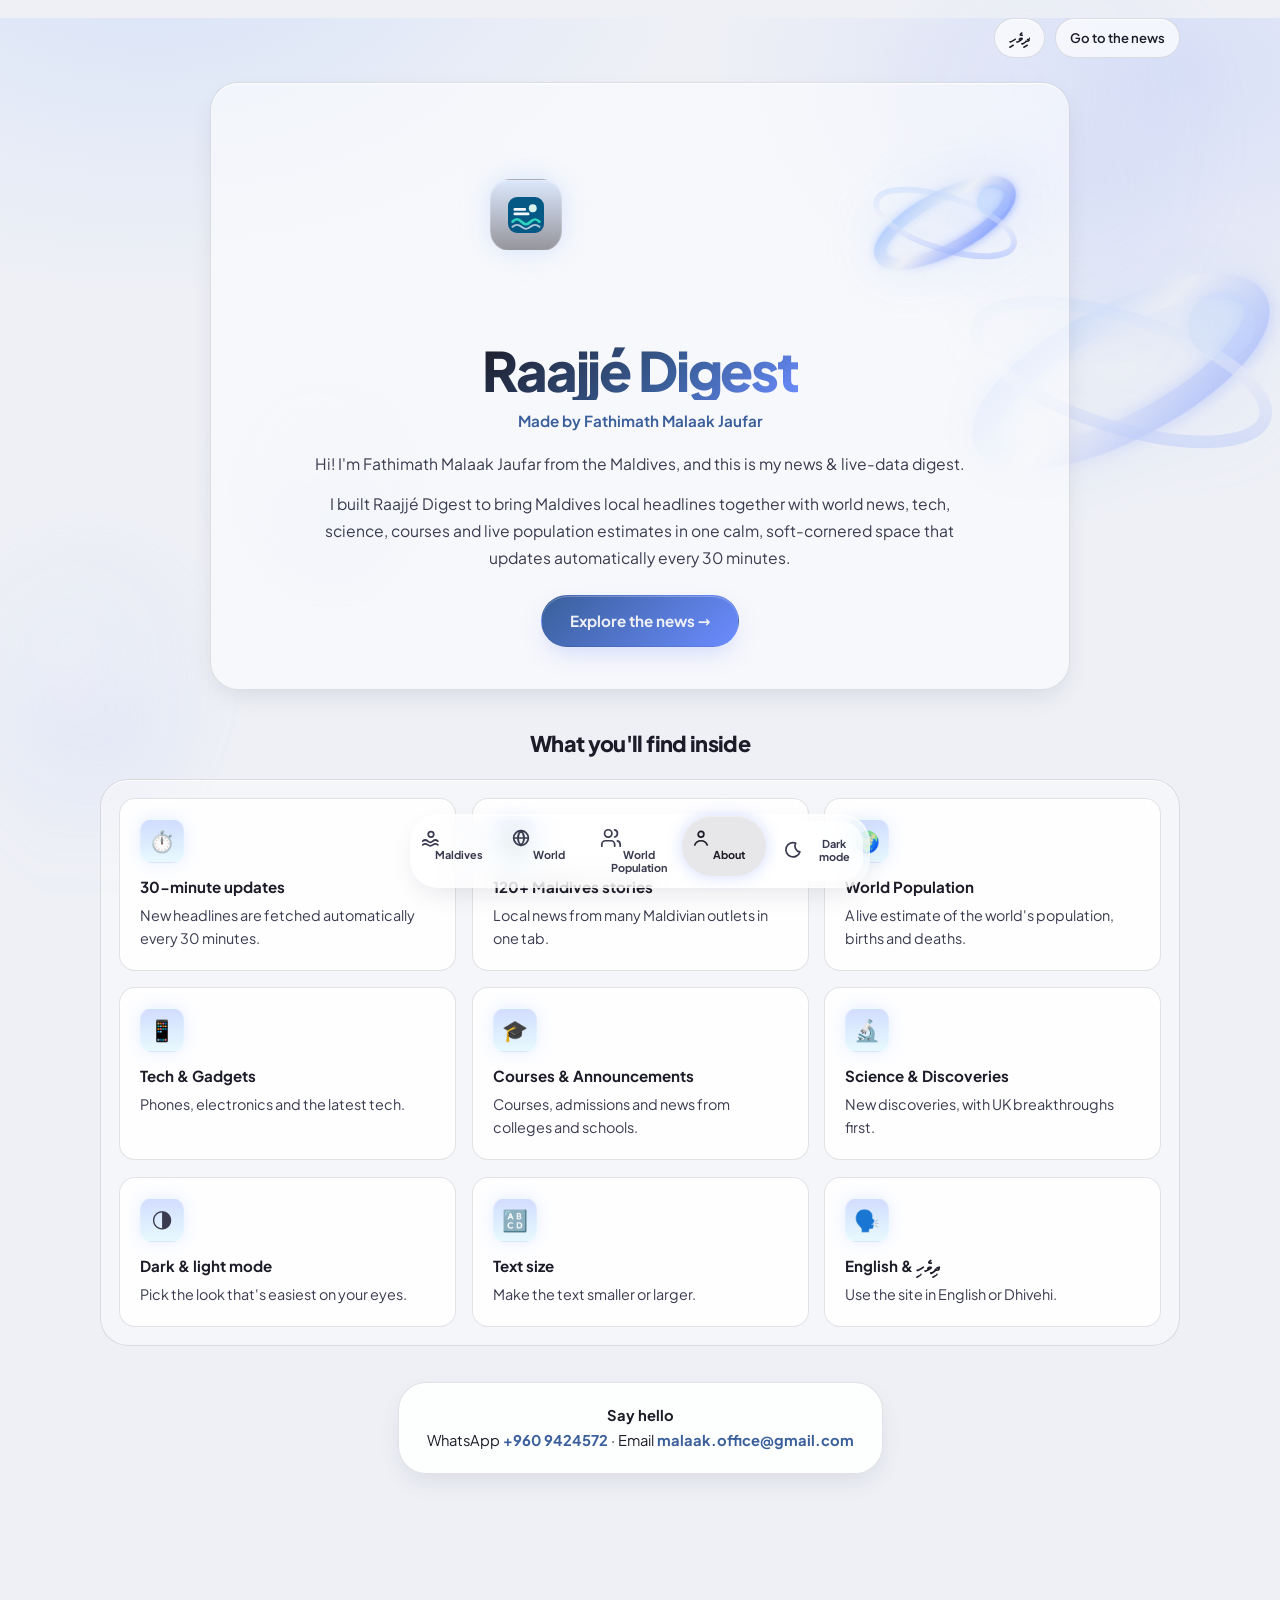
==== commit 63ab0487: "fix: polish filter pill, ambient stacking, search, and dock clearance Keep the Maldives language fil" ====
--- a/index.html
+++ b/index.html
@@ -1,6 +1,6 @@
 <!doctype html><html lang="en"><head><meta charset="utf-8"><script>try{if(+localStorage.fontScale)document.documentElement.style.setProperty("--scale",localStorage.fontScale);const q=new URLSearchParams(location.search).get("theme");if(q)localStorage.theme=q;if(localStorage.theme!="dark")document.documentElement.dataset.theme="light"}catch(e){document.documentElement.dataset.theme="light"}</script><meta name="viewport" content="width=device-width,initial-scale=1">
 <title>Raajjé Digest – Made by Fathimath Malaak Jaufar</title>
-<script>try{if(!localStorage.introSeen&&!/[?&]tab=/.test(location.search))location.replace("about.html")}catch(e){}</script><script src="i18n.js"></script>
+<script>try{if(!localStorage.introSeen&&!/[?&]tab=/.test(location.search))location.replace("about.html")}catch(e){}</script><script src="brand.js"></script><script src="i18n.js"></script>
 <link rel="icon" href="logo-mark.svg" type="image/svg+xml"><meta property="og:title" content="Raajjé Digest"><meta property="og:description" content="Maldives local news plus world, tech, science, courses and announcements, updated every 30 minutes. Made by Fathimath Malaak Jaufar."><meta property="og:image" content="https://reseachrandomv.github.io/raajje-digest/og.png"><meta name="twitter:card" content="summary_large_image">
 
 <link rel="preload" href="fonts/Faruma.woff2" as="font" type="font/woff2" crossorigin>
@@ -37,11 +37,7 @@
 <header><div class="w">
   <div class="brand">
     <div class="brand-logo" aria-hidden="true">
-      <svg viewBox="0 0 36 36" fill="none" stroke="currentColor" stroke-width="2.2" stroke-linecap="round" stroke-linejoin="round">
-        <circle cx="18" cy="11.5" r="4.2" fill="currentColor" stroke="none"/>
-        <path d="M4 22.5c3.2-3 5.2-3 8.4 0s5.2 3 8.4 0 5.2-3 8.4 0"/>
-        <path d="M6 28.5c3-2.4 4.8-2.4 7.8 0s4.8 2.4 7.8 0 4.8-2.4 7.8 0" opacity=".75"/>
-      </svg>
+      <img data-brand-logo src="logo-mark.svg" alt="" width="36" height="36">
     </div>
     <div class="brand-meta">
       <div class="title-row">
@@ -258,7 +254,7 @@
       return blob.includes(searchQuery);
     });
   }
-  const filt=hasDv?`<div class="filt" role="group" aria-label="${esc(t('filter'))}"><span class="meta">${esc(t('filter'))}:</span><button type="button" data-f="all" aria-pressed="${mvF=='all'}">${esc(t('fAll'))}</button><button type="button" data-f="dv" aria-pressed="${mvF=='dv'}">${esc(t('fDv'))}</button><button type="button" data-f="en" aria-pressed="${mvF=='en'}">${esc(t('fEn'))}</button></div>`:'';
+  const filt=hasDv?`<div class="filt" role="group" aria-label="${esc(t('filter'))}"><button type="button" data-f="all" aria-pressed="${mvF=='all'}">${esc(t('fAll'))}</button><button type="button" data-f="dv" aria-pressed="${mvF=='dv'}">${esc(t('fDv'))}</button><button type="button" data-f="en" aria-pressed="${mvF=='en'}">${esc(t('fEn'))}</button></div>`:'';
   const head=onlySaved?t('saved'):(STR[LANG].tabs[cur]&&["Maldives","World","UK","USA","India","Sri Lanka","Pakistan","UAE","Australia"].includes(cur)?t('tabNews',{c:tab(cur)}):tab(cur));
   const cardTpl=(i,k,idx)=>{
     const isSaved=savedLinks.has(i.link);
--- a/styles.css
+++ b/styles.css
@@ -75,6 +75,7 @@
   --card-blur:blur(24px);
   --solid-fallback:#12121C;
   --focus:#9FC3FF;
+  --brand-logo:url("logo-mark.svg");
 }
 
 :root[data-theme=light]{
@@ -126,12 +127,16 @@
 
 *{box-sizing:border-box}
 html{
+  isolation:isolate;
+  scroll-padding-bottom:calc(168px + env(safe-area-inset-bottom));
   font-size:calc(var(--fs) * var(--scale));
   -webkit-text-size-adjust:100%;
   background:var(--bg);
   scrollbar-color:var(--edge) var(--bg);
+  height:100%;
   max-width:100%;
-  overflow-x:clip;
+  overflow-x:hidden;
+  overflow-y:auto;
   scroll-behavior:smooth;
 }
 body{
@@ -147,7 +152,8 @@
   text-rendering:optimizeLegibility;
   transition:background-color .35s var(--ease),color .35s var(--ease);
   position:relative;
-  padding-bottom:calc(148px + env(safe-area-inset-bottom));
+  isolation:isolate;
+  padding-bottom:calc(168px + env(safe-area-inset-bottom));
 }
 :root[data-theme=light] body{-webkit-font-smoothing:subpixel-antialiased}
 html[lang=dv] body{font-size:1.12em;line-height:1.95}
@@ -160,7 +166,8 @@
 ::selection{background:var(--accent-soft);color:var(--ink)}
 
 /* Deep-sea ambient: drifting icy jellyfish + glassy bubbles */
-.ambient-bg{position:fixed;inset:0;pointer-events:none;z-index:0;overflow:hidden}
+.ambient-bg{position:fixed;inset:0;pointer-events:none;z-index:-1;overflow:hidden;isolation:isolate}
+.ambient-bg,.ambient-bg *{pointer-events:none}
 .jelly{
   position:absolute;border-radius:50% 50% 46% 46%;
   filter:blur(18px);
@@ -320,8 +327,9 @@
   transition:transform .35s var(--spring),box-shadow .35s var(--ease);
 }
 .brand-logo:hover{transform:rotate(-5deg) scale(1.06)}
-.brand-logo svg,.brand img{
+.brand-logo svg,.brand-logo img,.brand img{
   width:22px;height:22px;display:block;
+  object-fit:contain;
   animation:waveBob 4s ease-in-out infinite;
   filter:drop-shadow(0 0 6px rgba(159,195,255,.8));
 }
@@ -398,7 +406,7 @@
   box-shadow:0 0 0 3px rgba(159,195,255,.28),0 0 16px rgba(159,195,255,.2);
 }
 .search-wrap svg{width:18px;height:18px;color:var(--muted);flex:none;stroke:currentColor}
-.search-wrap{flex:1 1 180px;min-width:140px;max-width:100%}
+.search-wrap{flex:1 1 220px;min-width:min(100%,260px);max-width:100%}
 .search-wrap input{
   border:0;background:transparent;color:var(--ink);
   font:inherit;font-size:.88rem;
@@ -659,18 +667,26 @@
 .count-pill{
   font-size:.75rem;font-weight:700;
   padding:3px 11px;border-radius:999px;
-  background:rgba(0,0,0,.28);color:var(--muted);
+  background:var(--base2);color:var(--muted);
   border:1px solid var(--edge);
+  position:relative;z-index:1;
 }
 .meta{color:var(--muted);font-size:.82rem;line-height:1.5}
 .filt{
-  display:flex;gap:6px;flex-wrap:wrap;align-items:center;
-  padding:5px 8px;border-radius:999px;
-  background:rgba(0,0,0,.22);border:1px solid var(--edge);
+  display:inline-flex;gap:2px;flex-wrap:nowrap;align-items:center;
+  padding:4px;border-radius:999px;
+  background:var(--base2);
+  border:1px solid var(--edge);
   animation:rise .4s var(--ease);
-}
-:root[data-theme=light] .filt{background:rgba(255,255,255,.7)}
-.filt button{min-height:34px;padding:4px 12px;font-size:.8rem;border-radius:999px}
+  max-width:100%;
+  overflow-x:auto;
+  scrollbar-width:none;
+  -webkit-overflow-scrolling:touch;
+  position:relative;z-index:1;
+}
+.filt::-webkit-scrollbar{display:none}
+:root[data-theme=light] .filt,:root[data-theme=light] .count-pill{background:var(--snow)}
+.filt button{min-height:32px;padding:4px 12px;font-size:.78rem;border-radius:999px;flex:0 0 auto;white-space:nowrap}
 
 /* Spotlight carousel */
 .tops{
@@ -931,7 +947,7 @@
 footer{
   position:relative;z-index:2;
   width:min(var(--page),calc(100% - 28px));
-  margin:16px auto 28px;
+  margin:16px auto 12px;
   text-align:center;
   padding:22px 22px 26px;
   color:var(--ink);
@@ -1004,16 +1020,17 @@
 @media (min-width:900px){
   header .w{
     display:grid;
-    grid-template-columns:minmax(200px,280px) minmax(140px,1fr) auto;
+    grid-template-columns:minmax(200px,260px) minmax(260px,1fr);
     align-items:center;
     gap:8px 12px;
     padding:8px 10px;
   }
-  .brand{grid-column:1;grid-row:1;min-width:0;max-width:100%}
+  .brand{grid-column:1;grid-row:1 / span 2;min-width:0;max-width:100%;align-self:center}
   .brand-meta,.title-row,.sub-row{min-width:0;max-width:100%}
   .sub-row{flex-wrap:wrap}
-  .tools{grid-column:2 / 4;grid-row:1;display:flex;flex-wrap:nowrap;justify-content:flex-end;gap:6px;min-width:0}
-  .search-wrap{flex:1 1 180px;order:0;max-width:none;min-width:120px}
+  .tools{grid-column:2;grid-row:1;display:flex;flex-wrap:wrap;justify-content:flex-end;gap:6px;min-width:0}
+  .search-wrap{flex:1 1 100%;order:-1;max-width:none;min-width:min(100%,260px)}
+  .search-wrap input{min-width:0;width:100%}
   #tm{margin-inline-start:2px}
 }
 @media (max-width:720px){
@@ -1044,8 +1061,15 @@
   position:relative;z-index:2;
   width:min(var(--page),calc(100% - 28px));
   margin-inline:auto;
-  padding:12px 0 56px;
+  padding:12px 0 24px;
   text-align:center;
+}
+@media (max-width:700px){
+  body.about .about-hero-card,.about-view .about-hero-card{
+    margin-bottom:calc(88px + env(safe-area-inset-bottom));
+    padding-bottom:18px;
+  }
+  body.about a.cta, .about-view a.cta{margin-bottom:0}
 }
 .about-hero-card{
   background:var(--glass);
@@ -1059,6 +1083,7 @@
   margin:12px auto 36px;
   animation:rise .55s var(--ease);
 }
+body.about .logo img,.about-view .logo img{width:36px;height:36px;object-fit:contain;display:block}
 body.about .logo,.about-view .logo{
   display:grid;place-items:center;margin:0 auto 16px;
   width:72px;height:72px;border-radius:20px;
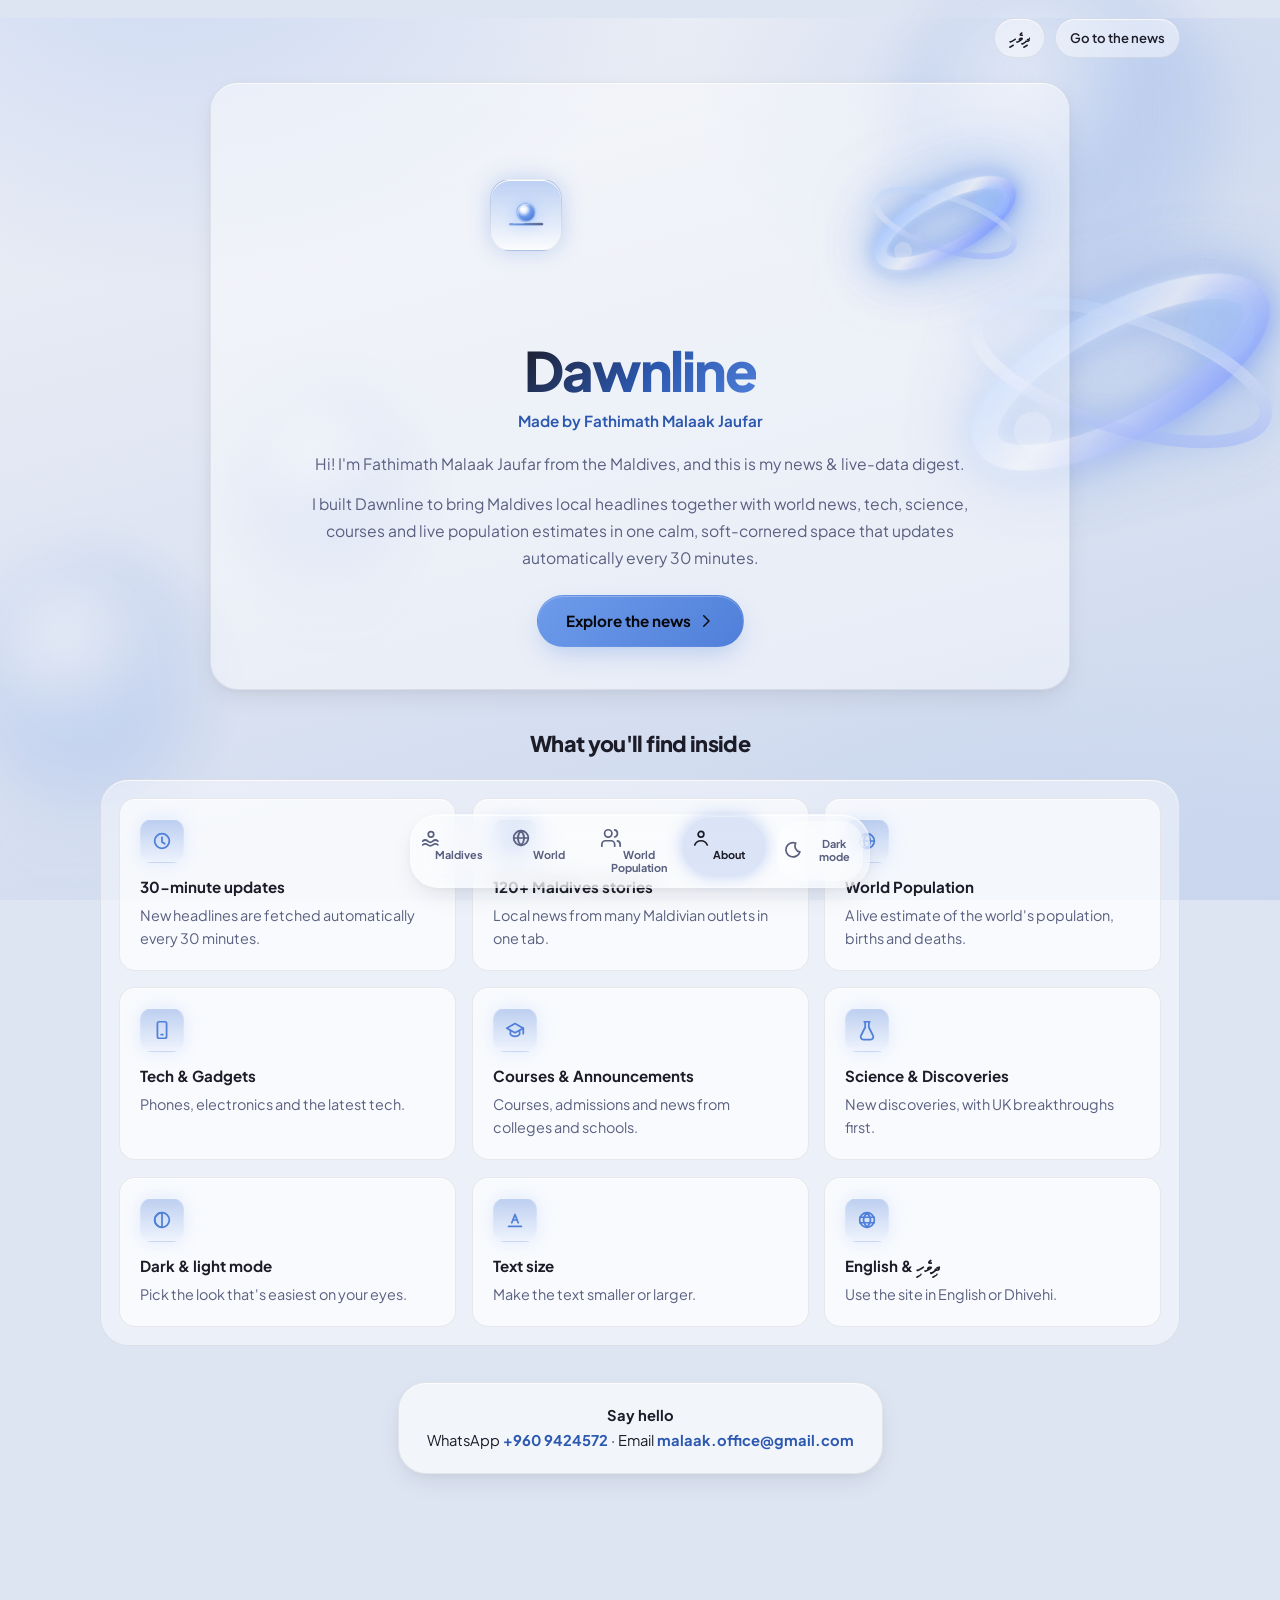
==== commit 639d12cc: "feat: rebrand the glass site as Dawnline Rename the digest to Dawnline, add the approved sun-and-hor" ====
--- a/index.html
+++ b/index.html
@@ -1,11 +1,11 @@
 <!doctype html><html lang="en"><head><meta charset="utf-8"><script>try{if(+localStorage.fontScale)document.documentElement.style.setProperty("--scale",localStorage.fontScale);const q=new URLSearchParams(location.search).get("theme");if(q)localStorage.theme=q;if(localStorage.theme!="dark")document.documentElement.dataset.theme="light"}catch(e){document.documentElement.dataset.theme="light"}</script><meta name="viewport" content="width=device-width,initial-scale=1">
-<title>Raajjé Digest – Made by Fathimath Malaak Jaufar</title>
+<title>Dawnline – Made by Fathimath Malaak Jaufar</title>
 <script>try{if(!localStorage.introSeen&&!/[?&]tab=/.test(location.search))location.replace("about.html")}catch(e){}</script><script src="brand.js"></script><script src="i18n.js"></script>
-<link rel="icon" href="logo-mark.svg" type="image/svg+xml"><meta property="og:title" content="Raajjé Digest"><meta property="og:description" content="Maldives local news plus world, tech, science, courses and announcements, updated every 30 minutes. Made by Fathimath Malaak Jaufar."><meta property="og:image" content="https://reseachrandomv.github.io/raajje-digest/og.png"><meta name="twitter:card" content="summary_large_image">
+<link rel="icon" href="dawnline-favicon.svg" type="image/svg+xml"><link rel="icon" href="favicon-32.png" sizes="32x32" type="image/png"><link rel="icon" href="favicon-192.png" sizes="192x192" type="image/png"><link rel="apple-touch-icon" href="apple-touch-icon.png"><meta property="og:title" content="Dawnline"><meta property="og:description" content="Dawnline — Maldives local news plus world, tech, science, courses and announcements, updated every 30 minutes. Made by Fathimath Malaak Jaufar."><meta property="og:image" content="https://reseachrandomv.github.io/raajje-digest/og.png"><meta name="twitter:card" content="summary_large_image">
 
 <link rel="preload" href="fonts/Faruma.woff2" as="font" type="font/woff2" crossorigin>
 <link rel="preload" href="fonts/plus-jakarta-latin.woff2" as="font" type="font/woff2" crossorigin>
-<style>html{background:#07080D}html[data-theme=light]{background:#EEF0F6}</style>
+<style>html{background:#07080D}html[data-theme=light]{background:#DDE4F2}</style>
 <link rel="stylesheet" href="styles.css"></head><body class="home">
 <div class="ambient-bg" aria-hidden="true">
   <div class="jelly jelly-1"></div>
@@ -36,12 +36,42 @@
 </div>
 <header><div class="w">
   <div class="brand">
-    <div class="brand-logo" aria-hidden="true">
-      <img data-brand-logo src="logo-mark.svg" alt="" width="36" height="36">
+    <div class="brand-logo">
+      <svg class="brand-mark" data-brand-logo viewBox="0 0 64 64" role="img" aria-label="Dawnline" fill="none" width="36" height="36">
+        <defs>
+          <linearGradient id="logo-rim" x1="12%" y1="0%" x2="88%" y2="100%">
+            <stop offset="0%" stop-color="var(--logo-rim-0)" stop-opacity=".95"/>
+            <stop offset="38%" stop-color="var(--logo-rim-1)" stop-opacity=".8"/>
+            <stop offset="100%" stop-color="var(--logo-rim-2)" stop-opacity=".35"/>
+          </linearGradient>
+          <linearGradient id="logo-bar" x1="0%" y1="0%" x2="100%" y2="0%">
+            <stop offset="0%" stop-color="var(--logo-bar-0)" stop-opacity=".95"/>
+            <stop offset="35%" stop-color="var(--logo-bar-1)" stop-opacity=".95"/>
+            <stop offset="100%" stop-color="var(--logo-bar-2)" stop-opacity=".8"/>
+          </linearGradient>
+          <radialGradient id="logo-sun" cx="36%" cy="32%" r="70%">
+            <stop offset="0%" stop-color="var(--logo-sun-0)"/>
+            <stop offset="28%" stop-color="var(--logo-sun-1)"/>
+            <stop offset="62%" stop-color="var(--logo-sun-2)"/>
+            <stop offset="100%" stop-color="var(--logo-sun-3)"/>
+          </radialGradient>
+          <filter id="logo-glow" x="-60%" y="-60%" width="220%" height="220%">
+            <feGaussianBlur in="SourceGraphic" stdDeviation="1.4" result="b"/>
+            <feMerge><feMergeNode in="b"/><feMergeNode in="SourceGraphic"/></feMerge>
+          </filter>
+        </defs>
+        <circle cx="32" cy="28.2" r="13.4" fill="var(--logo-glow)" opacity=".55" filter="url(#logo-glow)"/>
+        <circle cx="32" cy="28.2" r="12" fill="url(#logo-sun)"/>
+        <circle cx="32" cy="28.2" r="12" fill="none" stroke="url(#logo-rim)" stroke-width="1.2"/>
+        <ellipse cx="27.4" cy="23.4" rx="3.8" ry="2.3" fill="var(--logo-sheen)" opacity=".78"/>
+        <rect x="7" y="43.35" width="50" height="3.4" rx="1.7" fill="url(#logo-bar)"/>
+        <rect x="7" y="43.35" width="50" height="3.4" rx="1.7" fill="none" stroke="url(#logo-rim)" stroke-width=".9"/>
+        <rect x="13" y="43.9" width="16" height=".85" rx=".4" fill="var(--logo-sheen)" opacity=".55"/>
+      </svg>
     </div>
     <div class="brand-meta">
       <div class="title-row">
-        <h1 data-t="site">Raajjé Digest</h1>
+        <h1 data-t="site">Dawnline</h1>
         <span class="live-pill system-badge"><span class="live-dot"></span><span data-t="livePulse">Auto-updates every 30m</span></span>
       </div>
       <div class="sub-row">
@@ -53,9 +83,9 @@
   </div>
   <div class="tools">
     <div class="search-wrap">
-      <svg viewBox="0 0 24 24" fill="none" stroke="currentColor" stroke-width="2" stroke-linecap="round" stroke-linejoin="round" aria-hidden="true"><circle cx="11" cy="11" r="8"/><path d="m21 21-4.3-4.3"/></svg>
+      <svg class="ui-icon" viewBox="0 0 24 24" fill="none" stroke="currentColor" stroke-width="1.9" stroke-linecap="round" stroke-linejoin="round" aria-hidden="true"><circle cx="11" cy="11" r="8"/><path d="m21 21-4.3-4.3"/></svg>
       <input type="search" id="qSearch" autocomplete="off">
-      <button type="button" id="qClear" class="search-clear" aria-label="Clear search">✕</button>
+      <button type="button" id="qClear" class="search-clear" aria-label="Clear search"><svg class="ui-icon ui-icon-close" viewBox="0 0 24 24" aria-hidden="true" focusable="false" fill="none" stroke="currentColor" stroke-width="1.9" stroke-linecap="round" stroke-linejoin="round"><path d="M6 6l12 12M18 6L6 18"/></svg></button>
     </div>
     <button type="button" id="viewMode" aria-pressed="false"></button>
     <button type="button" id="savedBtn" aria-pressed="false"><span id="savedLb"></span><span class="badge-cnt" id="savedCnt">0</span></button>
@@ -65,7 +95,7 @@
     <button type="button" id="tm"></button>
   </div>
 </div></header>
-<nav id="countries"></nav>
+<div class="countries-shell" id="countriesShell"><nav id="countries"></nav></div>
 <div class="ticker-wrap" id="tickerBar" aria-label="Latest headlines">
   <span class="ticker-badge"><span class="live-dot"></span><span data-t="breaking">Latest Pulse</span></span>
   <div class="ticker-track"><div class="ticker-inner" id="tickerInner"></div></div>
@@ -127,6 +157,7 @@
   else delete document.documentElement.dataset.theme;
   tm.textContent=x=='light'?t('dark'):t('light');
   tm.setAttribute('aria-label',x=='light'?t('toDark'):t('toLight'));
+  if(window.applyBrand)applyBrand();
   if(window.renderDock)renderDock();
 }
 let theme=safeGet('theme','light');
@@ -262,7 +293,7 @@
     const T=tr?i.title_dv:i.title,S=tr?(i.summary_dv||i.summary):i.summary;
     const hasImg=/^https:/.test(i.image||"");
     const extraCls=(k===''&&idx%5===0)?'bento-wide':(k||'');
-    return `<article class="${extraCls}">${hasImg?`<a class="thumb" href="${esc(safeHref(i.link))||"#"}" target="_blank" rel="noopener" tabindex="-1" aria-hidden="true">${k==='mini'?`<span class="rank-badge">0${idx+1}</span>`:''}<img src="${esc(safeHref(i.image))}" alt="" loading="lazy" decoding="async" referrerpolicy="no-referrer" onerror="this.parentNode.remove()"></a>`:""}<div class="row">${k==='hero'?`<span class="hero-tag">✦ ${esc(t('featuredStory'))}</span>`:''}<span class="src" dir="auto">${esc(i.source)}</span><span class="meta">${esc(cat(i.category))} · ${ago(i.published)}</span><div class="row-end"><button type="button" class="save-btn" data-save="${esc(safeHref(i.link))}" aria-pressed="${isSaved}" aria-label="${esc(t('saveStory'))}">★</button></div></div>${tr?`<button type="button" class="trp" data-o="${esc(i.title)}" data-os="${esc(i.summary||'')}" aria-label="${esc(t('showOrig'))}">${esc(t('translated'))} · ${esc(t('showOrig'))}</button>`:''}<h2 dir="auto"><a href="${esc(safeHref(i.link))||"#"}" target="_blank" rel="noopener">${esc(T)}</a></h2>${S?`<p dir="auto">${esc(S)}</p>`:''}<div class="card-foot"><a class="read" href="${esc(safeHref(i.link))||"#"}" target="_blank" rel="noopener">${esc(t('readAt',{s:i.source}))}</a></div></article>`;
+    return `<article class="${extraCls}">${hasImg?`<a class="thumb" href="${esc(safeHref(i.link))||"#"}" target="_blank" rel="noopener" tabindex="-1" aria-hidden="true">${k==='mini'?`<span class="rank-badge">0${idx+1}</span>`:''}<img src="${esc(safeHref(i.image))}" alt="" loading="lazy" decoding="async" referrerpolicy="no-referrer" onerror="this.parentNode.remove()"></a>`:""}<div class="row">${k==='hero'?`<span class="hero-tag">${uiIcon('sparkle')}${esc(t('featuredStory'))}</span>`:''}<span class="src" dir="auto">${esc(i.source)}</span><span class="meta">${esc(cat(i.category))} · ${ago(i.published)}</span><div class="row-end"><button type="button" class="save-btn" data-save="${esc(safeHref(i.link))}" aria-pressed="${isSaved}" aria-label="${esc(t('saveStory'))}">${uiIcon('star')}</button></div></div>${tr?`<button type="button" class="trp" data-o="${esc(i.title)}" data-os="${esc(i.summary||'')}" aria-label="${esc(t('showOrig'))}">${esc(t('translated'))} · ${esc(t('showOrig'))}</button>`:''}<h2 dir="auto"><a href="${esc(safeHref(i.link))||"#"}" target="_blank" rel="noopener">${esc(T)}</a></h2>${S?`<p dir="auto">${esc(S)}</p>`:''}<div class="card-foot"><a class="read" href="${esc(safeHref(i.link))||"#"}" target="_blank" rel="noopener">${esc(t('readAt',{s:i.source}))}${uiIcon('chevronRight','ui-icon-chevron')}</a></div></article>`;
   };
   $('list').innerHTML=`<div class="sec-bar"><div class="sec-title-wrap"><h2>${esc(head)}</h2><span class="count-pill">${esc(t('storiesCount',{n:items.length}))}</span></div>${filt}</div>`+(items.length?layout(items,cardTpl):`<article class="wide-card"><p>${esc(onlySaved?t('savedEmpty'):t('empty'))}</p></article>`);
   reveal();
@@ -293,7 +324,7 @@
   if(it.length<4||streamMode)return it.map((i,idx)=>f(i,'',idx)).join('');
   const dv=LANG=='dv';
   const top=it.slice(1,9),rest=it.slice(9);
-  return f(it[0],'hero',0)+`<section class="tops"><div class="tops-head"><h3>${dv?'މުހިންމު ޚަބަރުތައް':'Top stories'}</h3><div class="carousel-nav"><button type="button" id="cPrev" aria-label="Previous">‹</button><button type="button" id="cNext" aria-label="Next">›</button></div></div><div class="trow" id="trowEl">${top.map((i,idx)=>f(i,'mini',idx)).join('')}</div></section>`+(rest.length?`<h3 class="more">${dv?'އިތުރު ޚަބަރުތައް':'More stories'}</h3>`+rest.map((i,idx)=>f(i,'',idx)).join(''):'');
+  return f(it[0],'hero',0)+`<section class="tops"><div class="tops-head"><h3>${dv?'މުހިންމު ޚަބަރުތައް':'Top stories'}</h3><div class="carousel-nav"><button type="button" id="cPrev" aria-label="Previous">${uiIcon('chevronLeft')}</button><button type="button" id="cNext" aria-label="Next">${uiIcon('chevronRight')}</button></div></div><div class="trow" id="trowEl">${top.map((i,idx)=>f(i,'mini',idx)).join('')}</div></section>`+(rest.length?`<h3 class="more">${dv?'އިތުރު ޚަބަރުތައް':'More stories'}</h3>`+rest.map((i,idx)=>f(i,'',idx)).join(''):'');
 }
 
 function reveal(){
@@ -327,14 +358,14 @@
 function renderPop(){
   const w=pop.world,b=w.pop.value,y0=Date.UTC(w.pop.year,6,1),yr=365.25*864e5,g=Math.log(1+w.growth.value/100);
   const now=new Date(),ys=Date.UTC(now.getUTCFullYear(),0,1);
-  const cards=[["popLive","pop","🌍"],["popBirths","b","🌱"],["popDeaths","d","🕯️"],["popGrowth","n","📈"]];
+  const cards=[["popLive","pop","globe"],["popBirths","b","sprout"],["popDeaths","d","sunset"],["popGrowth","n","trend"]];
   const src=`${esc(t('source'))} <a href="${esc(safeHref(pop.source_url))||"#"}" target="_blank" rel="noopener">${esc(pop.source)}</a>`;
   const maxTop=Math.max(...pop.top.map(x=>x.pop));
   $('list').innerHTML=
     `<div class="sec-bar"><div class="sec-title-wrap"><h2>${esc(t('popTitle'))}</h2><span class="live-pill"><span class="live-dot"></span>Live Counter</span></div></div>`+
     `<p class="meta">${t('popNote',{y:w.pop.year,b:nf(b),gy:w.growth.year,g:w.growth.value.toFixed(2),br:w.birth_rate.value.toFixed(1),dr:w.death_rate.value.toFixed(1)})} ${src}</p>`+
-    cards.map(([k1,k,ic])=>`<article class="pop-stat-card"><div class="row"><span class="pop-stat-icon" aria-hidden="true">${ic}</span><span class="meta">${esc(t(k1))}</span></div><h2 id="pc-${k}" dir="ltr" style="margin:6px 0;text-align:start">…</h2></article>`).join('')+
-    `<article class="side-card"><div class="row"><span class="pop-stat-icon" aria-hidden="true">🇲🇻</span><span class="meta">${esc(t('mvPop',{y:pop.maldives.pop.year}))}</span></div><h2 style="font-size:1.85em;margin:6px 0;color:var(--teal)">${nf(pop.maldives.pop.value)}</h2><p>${esc(t('mvGrowth',{g:pop.maldives.growth.value.toFixed(2),y:pop.maldives.growth.year}))} ${src}</p><div class="gauge-row"><div class="gauge-box"><span class="gauge-val">${w.life_exp.value.toFixed(1)}</span><span class="meta">${esc(t('life'))} (${esc(t('years'))})</span></div><div class="gauge-box"><span class="gauge-val">${w.urban_pct.value.toFixed(1)}%</span><span class="meta">${esc(t('urban'))}</span></div></div></article>`+
+    cards.map(([k1,k,ic])=>`<article class="pop-stat-card"><div class="row"><span class="pop-stat-icon" aria-hidden="true">${uiIcon(ic)}</span><span class="meta">${esc(t(k1))}</span></div><h2 id="pc-${k}" dir="ltr" style="margin:6px 0;text-align:start">…</h2></article>`).join('')+
+    `<article class="side-card"><div class="row"><span class="pop-stat-icon" aria-hidden="true">${uiIcon("maldives")}</span><span class="meta">${esc(t('mvPop',{y:pop.maldives.pop.year}))}</span></div><h2 style="font-size:1.85em;margin:6px 0;color:var(--teal)">${nf(pop.maldives.pop.value)}</h2><p>${esc(t('mvGrowth',{g:pop.maldives.growth.value.toFixed(2),y:pop.maldives.growth.year}))} ${src}</p><div class="gauge-row"><div class="gauge-box"><span class="gauge-val">${w.life_exp.value.toFixed(1)}</span><span class="meta">${esc(t('life'))} (${esc(t('years'))})</span></div><div class="gauge-box"><span class="gauge-val">${w.urban_pct.value.toFixed(1)}%</span><span class="meta">${esc(t('urban'))}</span></div></div></article>`+
     `<article class="wide-card"><span class="meta">${esc(t('top',{y:pop.top[0].year}))}</span><ol class="country-bar-list">${pop.top.map((x,idx)=>`<li class="country-bar-item"><div class="country-bar-top"><span><strong>#${idx+1} ${esc(x.name)}</strong></span><strong dir="ltr">${nf(x.pop)}</strong></div><div class="country-bar-track"><div class="country-bar-fill" style="--w:${Math.max(8,Math.round(x.pop/maxTop*100))}%"></div></div></li>`).join('')}</ol><p class="meta">${src}</p></article>`;
   const tick=()=>{
     const T=Date.now(),P=b*Math.exp(g*(T-y0)/yr),Ps=b*Math.exp(g*(ys-y0)/yr),f=(T-ys)/yr;
--- a/styles.css
+++ b/styles.css
@@ -1,4 +1,4 @@
-/* Raajjé Digest — Liquid Glass redesign */
+/* Dawnline — Liquid Glass redesign */
 
 @font-face{font-family:"Faruma";src:url("fonts/Faruma.woff2") format("woff2");font-display:swap;unicode-range:U+0780-07BF,U+060C,U+061B,U+061F}
 @font-face{font-family:"Noto Sans Thaana";src:url("fonts/NotoSansThaana.woff2") format("woff2");font-weight:100 900;font-display:swap;unicode-range:U+0780-07BF,U+060C,U+061B,U+061F,U+200C-200F,U+FDF2,U+FDFD}
@@ -75,54 +75,83 @@
   --card-blur:blur(24px);
   --solid-fallback:#12121C;
   --focus:#9FC3FF;
-  --brand-logo:url("logo-mark.svg");
+  --logo-sun-0:#FFFFFF;
+  --logo-sun-1:#EEF0F6;
+  --logo-sun-2:#9FC3FF;
+  --logo-sun-3:#6E95D8;
+  --logo-bar-0:#3A3B4F;
+  --logo-bar-1:#9FC3FF;
+  --logo-bar-2:#3A3B4F;
+  --logo-rim-0:#FFFFFF;
+  --logo-rim-1:#C9DCFF;
+  --logo-rim-2:#6E95D8;
+  --logo-glow:#9FC3FF;
+  --logo-sheen:#FFFFFF;
 }
 
 :root[data-theme=light]{
   color-scheme:light;
+  /* Lighter Deep Navy: icy pale wash, not plain white. */
   --base1:#EEF0F6;
-  --base1-alt:#E4E7F0;
-  --base2:#FFFFFF;
-  --bg:var(--base1);
+  --base1-alt:#DDE4F2;
+  --base2:#C9D6EE;
+  --bg:#DDE4F2;
   --bg-grad:
-    radial-gradient(900px 600px at 12% -8%,rgba(159,195,255,.28),transparent 60%),
-    radial-gradient(800px 520px at 92% 8%,rgba(107,140,255,.16),transparent 58%);
-  --glass:rgba(255,255,255,.55);
-  --glass-nav:rgba(255,255,255,.62);
-  --glass-pill:rgba(28,28,40,.10);
-  --glass-card:rgba(255,255,255,.78);
-  --glass-panel:rgba(255,255,255,.5);
-  --glass-strong:rgba(255,255,255,.88);
+    radial-gradient(900px 600px at 12% -8%,rgba(110,155,234,.26),transparent 60%),
+    radial-gradient(800px 520px at 90% 8%,rgba(79,127,217,.16),transparent 58%),
+    radial-gradient(700px 480px at 78% 100%,rgba(201,214,238,.9),transparent 55%),
+    linear-gradient(165deg,#EEF0F6 0%,#DDE4F2 52%,#C9D6EE 100%);
+  --glass:rgba(255,255,255,.45);
+  --glass-nav:rgba(255,255,255,.45);
+  --glass-pill:rgba(79,127,217,.18);
+  --glass-card:rgba(255,255,255,.52);
+  --glass-panel:rgba(255,255,255,.45);
+  --glass-strong:rgba(255,255,255,.62);
   --surface:var(--glass-card);
-  --surface-hi:#ffffff;
+  --surface-hi:rgba(255,255,255,.78);
   --well:rgba(28,28,40,.06);
   --ink:#1C1C28;
-  --muted:#3A3B4F;
-  --teal:#3A5F9A;
-  --blue:#3A5F9A;
-  --acc:#3A5F9A;
-  --acc-grad:linear-gradient(135deg,#3A5F9A 0%,#6B8CFF 100%);
+  --muted:#5A6080;
+  --teal:#2C58B0;
+  --blue:#4F7FD9;
+  --acc:#4F7FD9;
+  --acc-grad:linear-gradient(135deg,#6E9BEA 0%,#4F7FD9 100%);
   --cta-grad:var(--acc-grad);
-  --text-grad:linear-gradient(135deg,#1C1C28 0%,#3A5F9A 60%,#6B8CFF 100%);
-  --on:#EEF0F6;
-  --accent-soft:rgba(107,140,255,.14);
+  --text-grad:linear-gradient(135deg,#1C1C28 0%,#2C58B0 55%,#4F7FD9 100%);
+  --on:#07080D;
+  --accent-soft:rgba(79,127,217,.16);
   --warm:#8A6A20;
   --coral:#9A3B50;
-  --edge:rgba(28,28,40,.12);
-  --edge-hi:rgba(58,95,154,.35);
-  --hi:rgba(255,255,255,.9);
+  --edge:rgba(28,28,40,.08);
+  --edge-hi:rgba(79,127,217,.38);
+  --hi:rgba(255,255,255,.72);
   --lo:rgba(28,28,40,.10);
-  --up:0 10px 28px -8px rgba(28,28,40,.12);
-  --upsm:0 6px 16px -6px rgba(28,28,40,.10),inset 0 1px 0 #fff;
-  --up-hover:0 16px 36px -8px rgba(107,140,255,.22),inset 0 1px 0 #fff;
+  --up:0 10px 28px -8px rgba(28,28,40,.12),0 2px 8px rgba(28,28,40,.04);
+  --upsm:0 6px 16px -6px rgba(28,28,40,.10),inset 0 1px 0 rgba(255,255,255,.7);
+  --up-hover:0 16px 36px -8px rgba(44,88,176,.20),inset 0 1px 0 #fff;
   --in:inset 0 1px 2px rgba(28,28,40,.06);
   --insm:inset 0 1px 2px rgba(28,28,40,.08);
-  --solid-fallback:#EEF0F6;
-  --focus:#3A5F9A;
-  --pop:#3A5F9A;
-  --pop-deep:#6B8CFF;
-  --pop-glow:rgba(107,140,255,.3);
-  --jelly:rgba(107,140,255,.18);
+  --solid-fallback:#DDE4F2;
+  --focus:#2C58B0;
+  --pop:#4F7FD9;
+  --pop-deep:#2C58B0;
+  --pop-glow:rgba(79,127,217,.35);
+  --jelly:rgba(79,127,217,.20);
+  --blur:blur(15px);
+  --nav-blur:blur(12px);
+  --card-blur:blur(15px);
+  --logo-sun-0:#FFFFFF;
+  --logo-sun-1:#E8F0FF;
+  --logo-sun-2:#6E9BEA;
+  --logo-sun-3:#4F7FD9;
+  --logo-bar-0:#6E95D8;
+  --logo-bar-1:#4F7FD9;
+  --logo-bar-2:#3A3B4F;
+  --logo-rim-0:#FFFFFF;
+  --logo-rim-1:#C9DCFF;
+  --logo-rim-2:#4F7FD9;
+  --logo-glow:#4F7FD9;
+  --logo-sheen:#FFFFFF;
 }
 
 *{box-sizing:border-box}
@@ -189,7 +218,15 @@
 .jelly-1{width:340px;height:360px;top:-40px;right:4%;animation:jellyDrift 42s ease-in-out infinite}
 .jelly-2{width:260px;height:280px;bottom:8%;left:-40px;animation:jellyDrift 54s ease-in-out infinite reverse;opacity:.7}
 .jelly-3{width:200px;height:220px;top:42%;left:18%;animation:jellyDrift 36s ease-in-out infinite 4s;opacity:.5}
-:root[data-theme=light] .jelly{opacity:.35;filter:blur(22px)}
+:root[data-theme=light] .jelly{
+  opacity:.55;filter:blur(18px);
+  background:
+    radial-gradient(circle at 40% 32%,rgba(255,255,255,.58),rgba(110,155,234,.28) 38%,rgba(79,127,217,.10) 62%,transparent 74%),
+    radial-gradient(circle at 55% 70%,rgba(79,127,217,.16),transparent 55%);
+}
+:root[data-theme=light] .jelly-1{opacity:.55}
+:root[data-theme=light] .jelly-2{opacity:.48}
+:root[data-theme=light] .jelly-3{opacity:.4}
 .bubble{
   position:absolute;border-radius:50%;
   background:radial-gradient(circle at 32% 28%,rgba(255,255,255,.4),rgba(180,200,255,.12) 40%,transparent 70%);
@@ -205,7 +242,19 @@
 .b6{width:20px;height:20px;left:32%;bottom:-8%;animation-duration:36s;animation-delay:-22s}
 .b7{width:28px;height:28px;left:60%;bottom:-8%;animation-duration:24s;animation-delay:-11s}
 .b8{width:14px;height:14px;left:12%;bottom:-6%;animation-duration:32s;animation-delay:-19s}
-:root[data-theme=light] .bubble{opacity:.45}
+:root[data-theme=light] .bubble{
+  opacity:.7;
+  border-color:rgba(79,127,217,.28);
+  box-shadow:inset 0 0 12px rgba(110,155,234,.25),0 0 16px rgba(79,127,217,.16);
+}
+:root[data-theme=light] .hero-orb{
+  opacity:.82;
+  filter:drop-shadow(0 0 36px rgba(79,127,217,.5)) drop-shadow(0 0 14px rgba(110,155,234,.6));
+}
+:root[data-theme=light] .about-orb{
+  opacity:1;
+  filter:drop-shadow(0 0 28px rgba(79,127,217,.55)) drop-shadow(0 0 10px rgba(110,155,234,.7));
+}
 .hero-orb{
   position:absolute;
   width:min(420px,48vw);
@@ -317,6 +366,7 @@
 .brand{display:flex;gap:12px;align-items:flex-start;min-width:0}
 .brand-logo{
   width:40px;height:40px;flex:none;border-radius:12px;margin-top:2px;
+  padding:3px;
   background:linear-gradient(180deg,rgba(159,195,255,.28),rgba(28,28,40,.4));
   border:1px solid rgba(255,255,255,.2);
   box-shadow:0 0 22px rgba(159,195,255,.35),inset 0 1px 0 rgba(238,240,246,.35);
@@ -326,14 +376,18 @@
   overflow:hidden;
   transition:transform .35s var(--spring),box-shadow .35s var(--ease);
 }
+:root[data-theme=light] .brand-logo{
+  background:linear-gradient(180deg,rgba(110,155,234,.4),rgba(255,255,255,.65));
+  border:1px solid rgba(28,28,40,.08);
+  box-shadow:0 0 18px rgba(79,127,217,.28),inset 0 1px 0 #fff;
+}
 .brand-logo:hover{transform:rotate(-5deg) scale(1.06)}
-.brand-logo svg,.brand-logo img,.brand img{
-  width:22px;height:22px;display:block;
-  object-fit:contain;
+.brand-logo svg,.brand-mark{
+  width:100%;height:100%;display:block;
+  overflow:visible;
   animation:waveBob 4s ease-in-out infinite;
   filter:drop-shadow(0 0 6px rgba(159,195,255,.8));
 }
-.brand img{width:40px;height:40px;border-radius:12px}
 .brand-meta{min-width:0}
 .title-row{display:flex;align-items:center;gap:10px;flex-wrap:wrap}
 .brand h1,.about-title{
@@ -371,7 +425,7 @@
   backdrop-filter:blur(12px);
   -webkit-backdrop-filter:blur(12px);
 }
-:root[data-theme=light] .live-pill,:root[data-theme=light] .system-badge{color:var(--pop);background:rgba(255,255,255,.7)}
+:root[data-theme=light] .live-pill,:root[data-theme=light] .system-badge{color:var(--pop-deep);background:rgba(255,255,255,.45)}
 .live-dot{
   width:7px;height:7px;border-radius:50%;
   background:var(--pop);
@@ -400,7 +454,7 @@
   box-shadow:var(--insm);
   transition:border-color .25s var(--ease),box-shadow .25s var(--ease);
 }
-:root[data-theme=light] .search-wrap{background:rgba(15,23,42,.06)}
+:root[data-theme=light] .search-wrap{background:rgba(28,28,40,.06)}
 .search-wrap:focus-within{
   border-color:rgba(159,195,255,.7);
   box-shadow:0 0 0 3px rgba(159,195,255,.28),0 0 16px rgba(159,195,255,.2);
@@ -424,6 +478,27 @@
   display:none;color:var(--ink) !important;
 }
 .search-clear.show{display:inline-flex}
+.search-clear .ui-icon{width:14px;height:14px}
+
+/* Inline UI icons: one stroke weight, currentColor, smooth fill/stroke hover */
+.ui-icon{
+  width:18px;height:18px;flex:none;display:block;
+  fill:none;stroke:currentColor;
+  transition:fill .22s var(--ease),stroke .22s var(--ease),color .22s var(--ease),transform .22s var(--spring),opacity .22s var(--ease);
+}
+.read .ui-icon{width:16px;height:16px}
+.hero-tag .ui-icon{width:12px;height:12px}
+.save-btn .ui-icon{width:16px;height:16px}
+.save-btn[aria-pressed=true] .ui-icon{fill:currentColor;stroke:currentColor}
+.carousel-nav .ui-icon{width:18px;height:18px}
+.pop-stat-icon .ui-icon{width:22px;height:22px;color:var(--pop)}
+a.cta .ui-icon{width:18px;height:18px}
+html[dir=rtl] .ui-icon-chevron{transform:scaleX(-1)}
+@media (hover:hover) and (pointer:fine){
+  .save-btn:hover{color:var(--pop);border-color:var(--edge-hi)}
+  .read:hover .ui-icon{transform:translateX(3px)}
+  html[dir=rtl] .read:hover .ui-icon-chevron{transform:scaleX(-1) translateX(3px)}
+}
 
 button,header a.ab,a.cta{
   font:inherit;font-size:.82rem;font-weight:600;cursor:pointer;
@@ -437,7 +512,7 @@
   transition:background-color .22s var(--ease),color .22s var(--ease),border-color .22s var(--ease),box-shadow .22s var(--ease),transform .22s var(--spring);
 }
 :root[data-theme=light] button,:root[data-theme=light] header a.ab{
-  background:rgba(255,255,255,.7);
+  background:rgba(255,255,255,.45);
 }
 @media (hover:hover) and (pointer:fine){
   button:hover,header a.ab:hover{
@@ -446,7 +521,7 @@
     transform:translateY(-1px);
   }
   :root[data-theme=light] button:hover,:root[data-theme=light] header a.ab:hover{
-    background:#fff;
+    background:rgba(255,255,255,.72);
   }
 }
 button:active,header a.ab:active{box-shadow:var(--insm);transform:translateY(1px) scale(.97)}
@@ -481,7 +556,7 @@
   display:flex;gap:2px;padding:3px;border-radius:999px;
   background:rgba(0,0,0,.28);border:1px solid var(--edge);box-shadow:var(--insm);
 }
-:root[data-theme=light] .fsz{background:rgba(15,23,42,.06)}
+:root[data-theme=light] .fsz{background:rgba(28,28,40,.06)}
 .fsz button{
   min-width:36px;min-height:32px;padding:2px 8px;
   border:0;background:transparent;box-shadow:none;font-size:.82rem;
@@ -490,7 +565,7 @@
 .fsz button[aria-pressed=true]{
   background:rgba(255,255,255,.08);color:var(--ink);box-shadow:inset 0 1px 0 var(--hi);border-radius:999px;
 }
-:root[data-theme=light] .fsz button[aria-pressed=true]{background:#fff;color:var(--ink)}
+:root[data-theme=light] .fsz button[aria-pressed=true]{background:rgba(255,255,255,.8);color:var(--ink)}
 .fsz button:disabled{background:transparent;box-shadow:none}
 .badge-cnt{
   display:inline-grid;place-items:center;
@@ -499,11 +574,56 @@
   background:var(--acc-grad);color:#fff;
 }
 
-/* Sticky floating section nav */
-nav#countries{
+/* Sticky floating section nav, with fade edges when the row overflows */
+.countries-shell{
   position:sticky;top:8px;z-index:15;
   width:min(var(--page),calc(100% - 28px));
   margin:12px auto 0;
+  isolation:isolate;
+}
+.countries-shell.fade-right nav#countries{
+  -webkit-mask-image:linear-gradient(to right,#000 0,#000 calc(100% - 52px),transparent 100%);
+  mask-image:linear-gradient(to right,#000 0,#000 calc(100% - 52px),transparent 100%);
+}
+.countries-shell.fade-left nav#countries{
+  -webkit-mask-image:linear-gradient(to left,#000 0,#000 calc(100% - 52px),transparent 100%);
+  mask-image:linear-gradient(to left,#000 0,#000 calc(100% - 52px),transparent 100%);
+}
+.countries-shell.fade-left.fade-right nav#countries{
+  -webkit-mask-image:linear-gradient(to right,transparent 0,#000 52px,#000 calc(100% - 52px),transparent 100%);
+  mask-image:linear-gradient(to right,transparent 0,#000 52px,#000 calc(100% - 52px),transparent 100%);
+}
+.countries-shell::before,
+.countries-shell::after{
+  content:"";
+  position:absolute;
+  top:1px;bottom:1px;
+  width:42px;
+  pointer-events:none;
+  z-index:3;
+  opacity:0;
+  transition:opacity .25s ease;
+}
+.countries-shell::before{
+  left:1px;
+  border-radius:999px 0 0 999px;
+  background:linear-gradient(to right,rgba(7,8,13,.88),rgba(7,8,13,0));
+}
+.countries-shell::after{
+  right:1px;
+  border-radius:0 999px 999px 0;
+  background:linear-gradient(to left,rgba(7,8,13,.88),rgba(7,8,13,0));
+}
+:root[data-theme=light] .countries-shell::before{
+  background:linear-gradient(to right,rgba(221,228,242,.96),rgba(221,228,242,0));
+}
+:root[data-theme=light] .countries-shell::after{
+  background:linear-gradient(to left,rgba(221,228,242,.96),rgba(221,228,242,0));
+}
+.countries-shell.fade-left::before,
+.countries-shell.fade-right::after{opacity:1}
+nav#countries{
+  width:100%;
   display:flex;gap:6px;align-items:center;
   overflow-x:auto;overflow-y:hidden;overscroll-behavior-x:contain;
   scroll-snap-type:x proximity;
@@ -554,7 +674,7 @@
   position:relative;
   z-index:1;
 }
-:root[data-theme=light] nav#countries button{color:rgba(28,28,40,.78)}
+:root[data-theme=light] nav#countries button{color:#3A3B4F}
 nav#countries button:hover{color:var(--ink);background:transparent;transform:none}
 nav#countries button[aria-pressed=true],.filt button[aria-pressed=true]{
   background:transparent;color:var(--ink);
@@ -566,7 +686,7 @@
 }
 .filt{position:relative}
 .filt button{position:relative;z-index:1;background:transparent;box-shadow:none;border-color:transparent;color:rgba(238,240,246,.8)}
-:root[data-theme=light] .filt button{color:rgba(28,28,40,.78)}
+:root[data-theme=light] .filt button{color:#3A3B4F}
 
 
 
@@ -612,7 +732,7 @@
   display:inline-flex;align-items:center;gap:6px;
   background:rgba(0,0,0,.22);
 }
-:root[data-theme=light] .ticker-badge{background:rgba(255,255,255,.7)}
+:root[data-theme=light] .ticker-badge{background:rgba(255,255,255,.45);color:var(--pop-deep)}
 .ticker-track{
   flex:1;overflow:hidden;white-space:nowrap;
   mask-image:linear-gradient(90deg,transparent,#000 4%,#000 96%,transparent);
@@ -645,7 +765,7 @@
   border-radius:28px;
   box-shadow:var(--up),inset 0 1px 0 var(--hi);
 }
-:root[data-theme=light] #list{background:rgba(255,255,255,.4)}
+:root[data-theme=light] #list{background:var(--glass-panel)}
 #list>*{min-width:0;max-width:100%}
 #list>h2,#list>h3,#list>.sec-bar,#list>.tops,article.hero{scroll-margin-top:68px}
 .sec-bar{
@@ -685,7 +805,7 @@
   position:relative;z-index:1;
 }
 .filt::-webkit-scrollbar{display:none}
-:root[data-theme=light] .filt,:root[data-theme=light] .count-pill{background:var(--snow)}
+:root[data-theme=light] .filt,:root[data-theme=light] .count-pill{background:rgba(255,255,255,.45);color:var(--muted)}
 .filt button{min-height:32px;padding:4px 12px;font-size:.78rem;border-radius:999px;flex:0 0 auto;white-space:nowrap}
 
 /* Spotlight carousel */
@@ -698,7 +818,7 @@
   padding:18px 16px 14px;
   box-shadow:none;
 }
-:root[data-theme=light] .tops{background:rgba(255,255,255,.45)}
+:root[data-theme=light] .tops{background:var(--glass)}
 .tops-head{
   display:flex;align-items:center;justify-content:space-between;
   gap:10px;margin-bottom:12px;
@@ -826,7 +946,7 @@
 article h2{font-size:1.05em;font-weight:700;margin:0;line-height:1.35;letter-spacing:-.015em;overflow-wrap:break-word}
 article h2 a{color:var(--ink);text-decoration:none;transition:color .2s var(--ease)}
 article h2 a:hover{color:var(--pop)}
-:root[data-theme=light] article h2 a:hover{color:var(--pop)}
+:root[data-theme=light] article h2 a:hover{color:var(--pop-deep)}
 article p{margin:0;font-size:.92em;color:var(--muted);line-height:1.65;overflow-wrap:anywhere}
 article:has(.read) p{display:-webkit-box;-webkit-line-clamp:3;-webkit-box-orient:vertical;overflow:hidden}
 article.hero:has(.read) p{font-size:.98em;-webkit-line-clamp:5}
@@ -839,7 +959,7 @@
   font-weight:650;border-radius:999px;padding:3px 11px;font-size:.74rem;line-height:1.4;
   overflow-wrap:anywhere;
 }
-:root[data-theme=light] .src{color:var(--pop)}
+:root[data-theme=light] .src{color:var(--pop-deep);border-color:rgba(44,88,176,.22)}
 .hero-tag{
   display:inline-flex;align-items:center;gap:5px;
   background:var(--acc-grad);color:var(--on);
@@ -856,14 +976,14 @@
   display:inline-flex;align-items:center;gap:6px;
   transition:gap .22s var(--spring),color .2s var(--ease);
 }
-:root[data-theme=light] .read{color:var(--pop)}
+:root[data-theme=light] .read{color:var(--pop-deep)}
 .read:hover{gap:10px;color:var(--ink)}
 .trp{
   align-self:flex-start;min-height:32px;padding:4px 12px;
   font-size:.76rem;border-radius:14px;
   background:var(--accent-soft);color:var(--pop);border-color:rgba(159,195,255,.35);
 }
-:root[data-theme=light] .trp{color:var(--pop)}
+:root[data-theme=light] .trp{color:var(--pop-deep);border-color:rgba(44,88,176,.22)}
 article.swap h2,article.swap p{animation:swap .34s var(--ease)}
 
 /* Population dashboard */
@@ -889,7 +1009,7 @@
   background:rgba(0,0,0,.28);border:1px solid var(--edge);
   border-radius:14px;padding:10px 14px;
 }
-:root[data-theme=light] .country-bar-item{background:rgba(15,23,42,.05)}
+:root[data-theme=light] .country-bar-item{background:rgba(28,28,40,.05)}
 .country-bar-top{
   display:flex;justify-content:space-between;align-items:center;
   font-size:.88rem;margin-bottom:6px;
@@ -897,7 +1017,7 @@
 .country-bar-track{
   height:8px;border-radius:999px;background:rgba(255,255,255,.08);overflow:hidden;
 }
-:root[data-theme=light] .country-bar-track{background:rgba(15,23,42,.08)}
+:root[data-theme=light] .country-bar-track{background:rgba(28,28,40,.08)}
 .country-bar-fill{
   height:100%;border-radius:999px;background:var(--acc-grad);
   width:var(--w,10%);
@@ -913,12 +1033,12 @@
   background:rgba(0,0,0,.28);border:1px solid var(--edge);border-radius:18px;
   padding:14px;text-align:center;
 }
-:root[data-theme=light] .gauge-box{background:rgba(15,23,42,.05)}
+:root[data-theme=light] .gauge-box{background:rgba(28,28,40,.05)}
 .gauge-val{font-size:1.4rem;font-weight:800;color:var(--pop);display:block}
-:root[data-theme=light] .gauge-val{color:#0f766e}
+:root[data-theme=light] .gauge-val{color:var(--pop-deep)}
 
 #list a{color:var(--pop)}
-:root[data-theme=light] #list a{color:var(--pop)}
+:root[data-theme=light] #list a{color:var(--pop-deep)}
 #list article h2 a,:root[data-theme=light] #list article h2 a{color:var(--ink)}
 #list article p a,#list .meta a,#list li{overflow-wrap:anywhere}
 html[lang=dv] article h2{font-size:1.12em;line-height:1.75}
@@ -960,7 +1080,7 @@
   overflow-wrap:anywhere;
 }
 footer a{color:var(--pop);font-weight:700;text-decoration:none}
-:root[data-theme=light] footer a{color:var(--pop)}
+:root[data-theme=light] footer a{color:var(--pop-deep)}
 footer a:hover{text-decoration:underline;text-underline-offset:3px}
 
 /* Responsive news grid */
@@ -1046,7 +1166,8 @@
   .search-wrap input,.search-wrap input:focus{width:100%}
   .brand h1{font-size:1.05rem}
   .sub-sep{display:none}
-  nav#countries{border-radius:24px;top:6px}
+  nav#countries{border-radius:24px}
+  .countries-shell{top:6px}
 }
 
 /* About page */
@@ -1083,7 +1204,7 @@
   margin:12px auto 36px;
   animation:rise .55s var(--ease);
 }
-body.about .logo img,.about-view .logo img{width:36px;height:36px;object-fit:contain;display:block}
+body.about .logo .brand-mark,.about-view .logo .brand-mark{width:44px;height:44px;display:block;overflow:visible;filter:drop-shadow(0 0 8px rgba(159,195,255,.8))}
 body.about .logo,.about-view .logo{
   display:grid;place-items:center;margin:0 auto 16px;
   width:72px;height:72px;border-radius:20px;
@@ -1093,10 +1214,15 @@
   box-shadow:0 0 28px rgba(159,195,255,.4),inset 0 1px 0 rgba(238,240,246,.35);
   animation:rise .5s var(--spring);
 }
+:root[data-theme=light] body.about .logo,:root[data-theme=light] .about-view .logo{
+  background:linear-gradient(180deg,rgba(110,155,234,.4),rgba(255,255,255,.7));
+  border:1px solid rgba(28,28,40,.08);
+  box-shadow:0 0 22px rgba(79,127,217,.3),inset 0 1px 0 #fff;
+}
 body.about h1,.about-view h1{margin:14px 0 8px}
 body.about h2,.about-view h2{font-size:1.35rem;font-weight:800;letter-spacing:-.03em;margin:32px 0 18px}
 body.about .made,.about-view .made{color:var(--pop);font-weight:650;margin:0 0 18px;font-size:.95rem}
-:root[data-theme=light] body.about .made,:root[data-theme=light] .about-view .made{color:var(--pop)}
+:root[data-theme=light] body.about .made,:root[data-theme=light] .about-view .made{color:var(--pop-deep)}
 body.about .intro,.about-view .intro{max-width:42em;margin:0 auto 14px;font-size:.98rem;color:var(--muted);line-height:1.7}
 body.about .grid,.about-view .grid{
   display:grid;grid-template-columns:minmax(0,1fr);gap:16px;
@@ -1107,7 +1233,7 @@
   padding:16px;
   box-shadow:inset 0 1px 0 var(--hi);
 }
-:root[data-theme=light] body.about .grid,:root[data-theme=light] .about-view .grid{background:rgba(255,255,255,.4)}
+:root[data-theme=light] body.about .grid,:root[data-theme=light] .about-view .grid{background:var(--glass-panel)}
 .card{
   background:var(--glass-strong);color:var(--muted);
   border:1px solid var(--edge);border-radius:var(--r-lg);
@@ -1122,12 +1248,14 @@
 }
 .card b{display:block;color:var(--ink);margin:12px 0 5px;font-size:1.05em;font-weight:700}
 .card .ic{
-  font-size:1.3rem;display:inline-grid;place-items:center;
+  display:inline-grid;place-items:center;
   width:44px;height:44px;border-radius:12px;
-  background:linear-gradient(180deg,var(--pop-glow),rgba(34,211,238,.1));
+  color:var(--pop);
+  background:linear-gradient(180deg,var(--pop-glow),rgba(159,195,255,.1));
   border:1px solid rgba(255,255,255,.16);
   box-shadow:0 0 16px rgba(159,195,255,.28);
 }
+.card .ic .ui-icon{width:22px;height:22px}
 a.card:active{box-shadow:var(--insm);transform:scale(.98)}
 a.cta,button.cta{
   background:var(--cta-grad);color:var(--on);border-color:transparent;
@@ -1145,7 +1273,7 @@
   font-size:.92rem;line-height:1.7;overflow-wrap:anywhere;
 }
 .contact a{color:var(--pop);font-weight:700;text-decoration:none}
-:root[data-theme=light] .contact a{color:var(--pop)}
+:root[data-theme=light] .contact a{color:var(--pop-deep)}
 .contact a:hover{text-decoration:underline;text-underline-offset:3px}
 @media (min-width:760px){
   body.about .grid,.about-view .grid{grid-template-columns:repeat(2,minmax(0,1fr));gap:16px;padding:18px}
@@ -1180,7 +1308,7 @@
   box-shadow:none;font-size:.68rem;font-weight:700;line-height:1.15;
   transition:transform .24s var(--spring),box-shadow .22s var(--ease),background .22s var(--ease),color .22s var(--ease);
 }
-.dock svg{width:22px;height:22px;display:block;flex:none;transition:transform .25s var(--spring)}
+.dock svg{width:22px;height:22px;display:block;flex:none;transition:transform .25s var(--spring),stroke .22s var(--ease),fill .22s var(--ease),color .22s var(--ease)}
 .dock-lb{
   display:-webkit-box;-webkit-line-clamp:2;-webkit-box-orient:vertical;
   overflow:hidden;max-width:100%;overflow-wrap:normal;word-break:normal;text-align:center;
@@ -1196,6 +1324,7 @@
     transform:translateY(-6px) scale(1.06);
     color:var(--ink);background:rgba(255,255,255,.08);box-shadow:var(--upsm);
   }
+  .dock a:hover svg,.dock button:hover svg{stroke:var(--pop)}
   .dock a[aria-current=page]:hover,.dock button[aria-current=page]:hover{
     transform:translateY(-4px) scale(1.04);color:var(--ink);background:transparent;
   }
@@ -1204,6 +1333,27 @@
 @media (max-width:720px){
   .dock{width:calc(100% - 10px);gap:2px;padding:5px}
   .dock a,.dock button{font-size:10px;padding:5px 1px 6px;max-width:none;letter-spacing:-.01em}
+}
+
+/* Light-mode refinements — dark rules above stay untouched */
+:root[data-theme=light] article{
+  box-shadow:inset 0 1px 0 rgba(255,255,255,.7),0 10px 28px -8px rgba(28,28,40,.12);
+}
+:root[data-theme=light] .sk i{background:rgba(28,28,40,.08)}
+:root[data-theme=light] .sk i::after{background:linear-gradient(90deg,transparent,rgba(255,255,255,.55),transparent)}
+:root[data-theme=light] .badge-cnt{color:var(--on)}
+:root[data-theme=light] .save-btn[aria-pressed=true]{
+  background:var(--accent-soft);color:var(--pop-deep);border-color:rgba(44,88,176,.35);
+}
+:root[data-theme=light] .thumb{background:rgba(28,28,40,.08)}
+:root[data-theme=light] .search-wrap:focus-within{
+  border-color:rgba(79,127,217,.55);
+  box-shadow:0 0 0 3px rgba(79,127,217,.22),0 0 16px rgba(110,155,234,.2);
+}
+@media (hover:hover) and (pointer:fine){
+  :root[data-theme=light] .dock a:hover,:root[data-theme=light] .dock button:hover{
+    background:rgba(255,255,255,.55);box-shadow:var(--upsm);
+  }
 }
 
 /* Fallbacks: no backdrop-filter, reduced transparency, contrast, motion */
@@ -1252,11 +1402,11 @@
     --glass-strong:#0b1220;
   }
   :root[data-theme=light]{
-    --ink:#0b1220;
-    --muted:#1e293b;
-    --edge:rgba(15,23,42,.45);
-    --edge-hi:#0b1220;
-    --glass-strong:#ffffff;
+    --ink:#1C1C28;
+    --muted:#3A3B4F;
+    --edge:rgba(28,28,40,.4);
+    --edge-hi:#1C1C28;
+    --glass-strong:#EEF0F6;
   }
   .orb,.ambient-bg{opacity:.2}
   button,header a.ab,article,.card,footer,.dock,header .w,nav#countries{border-width:2px}
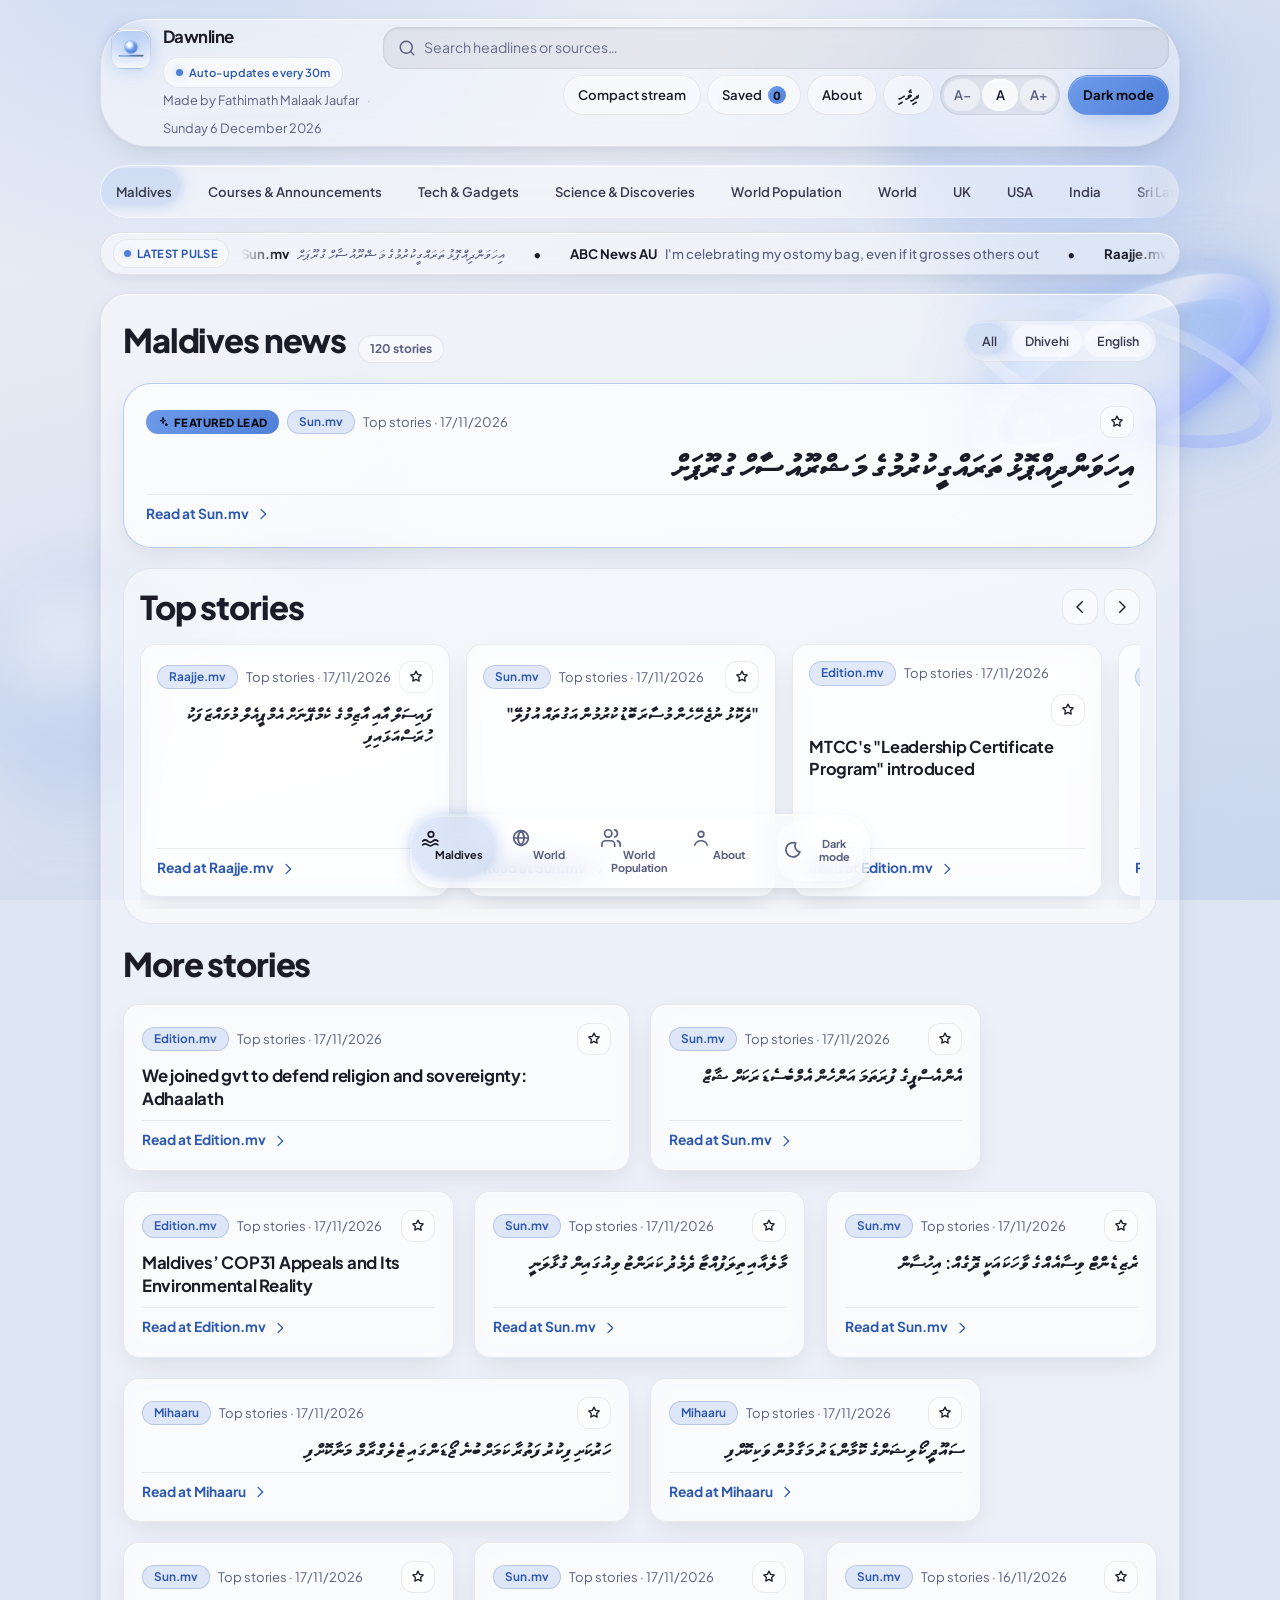
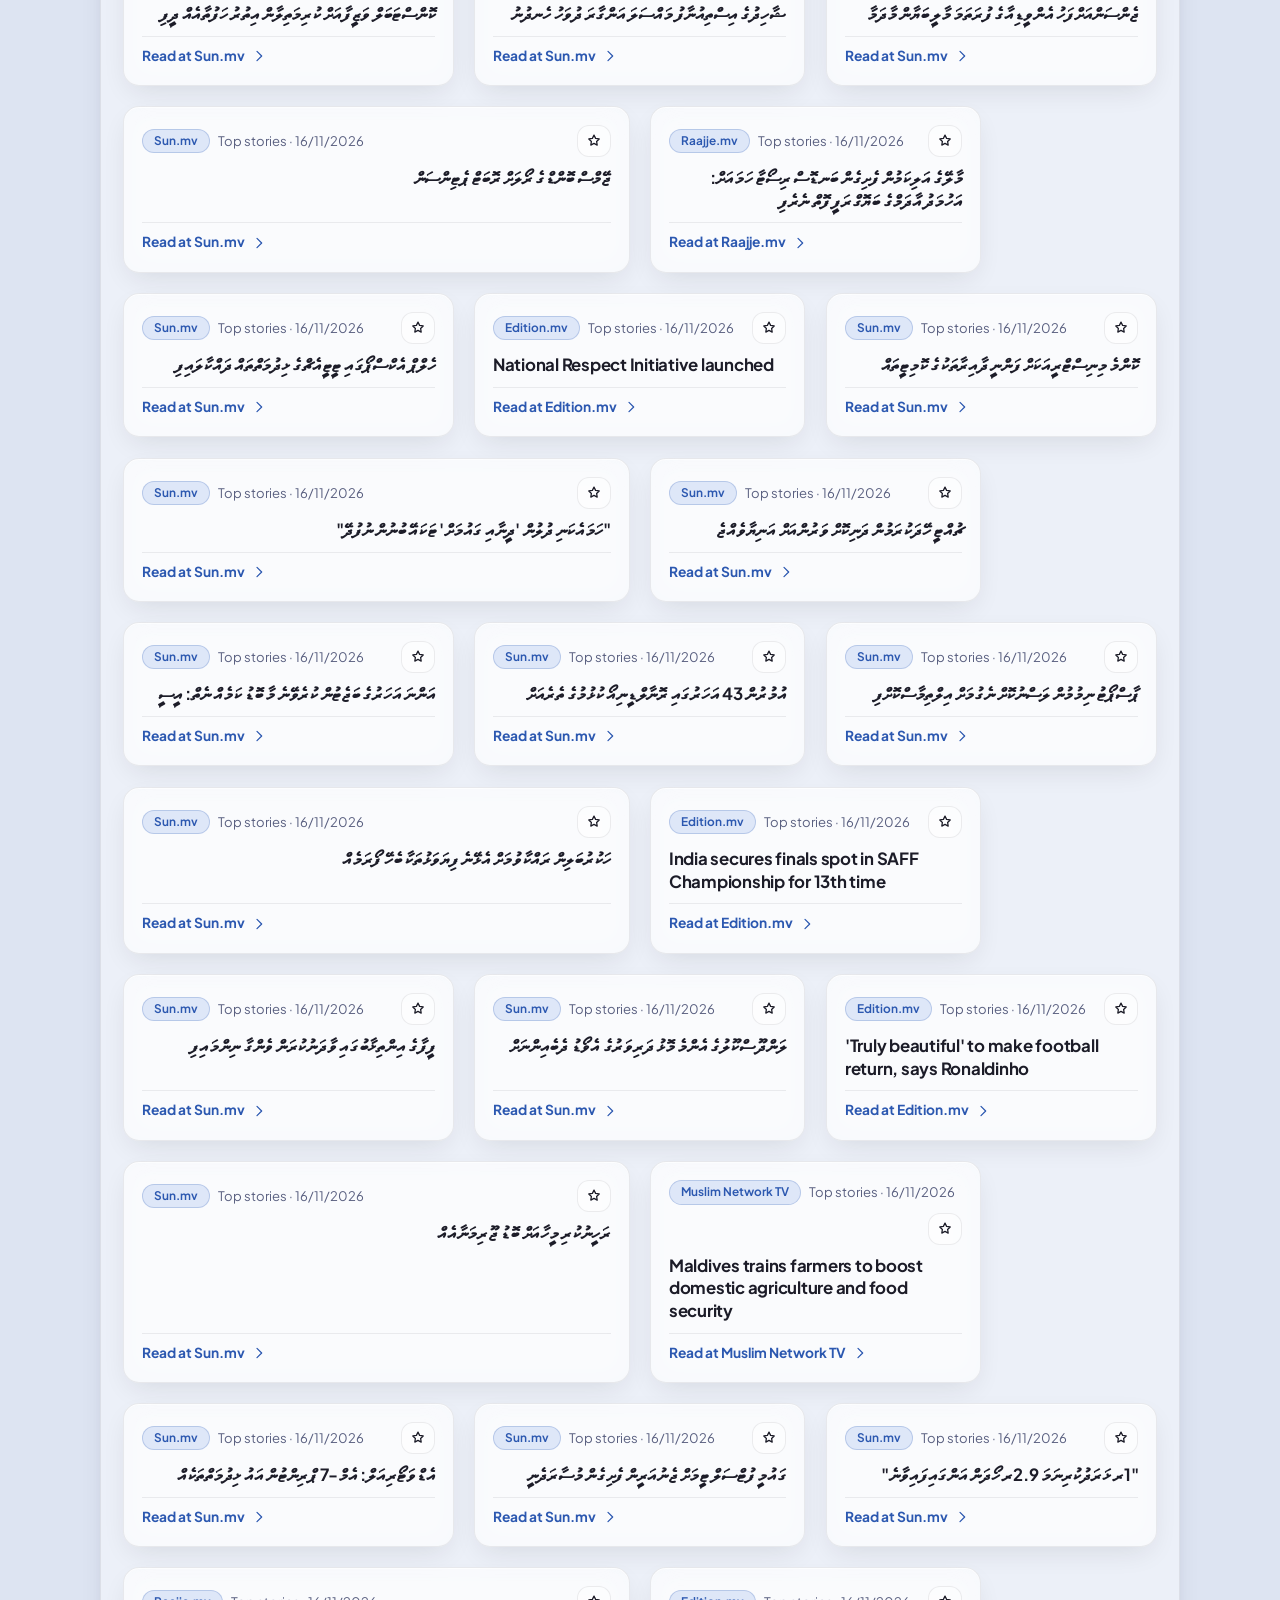
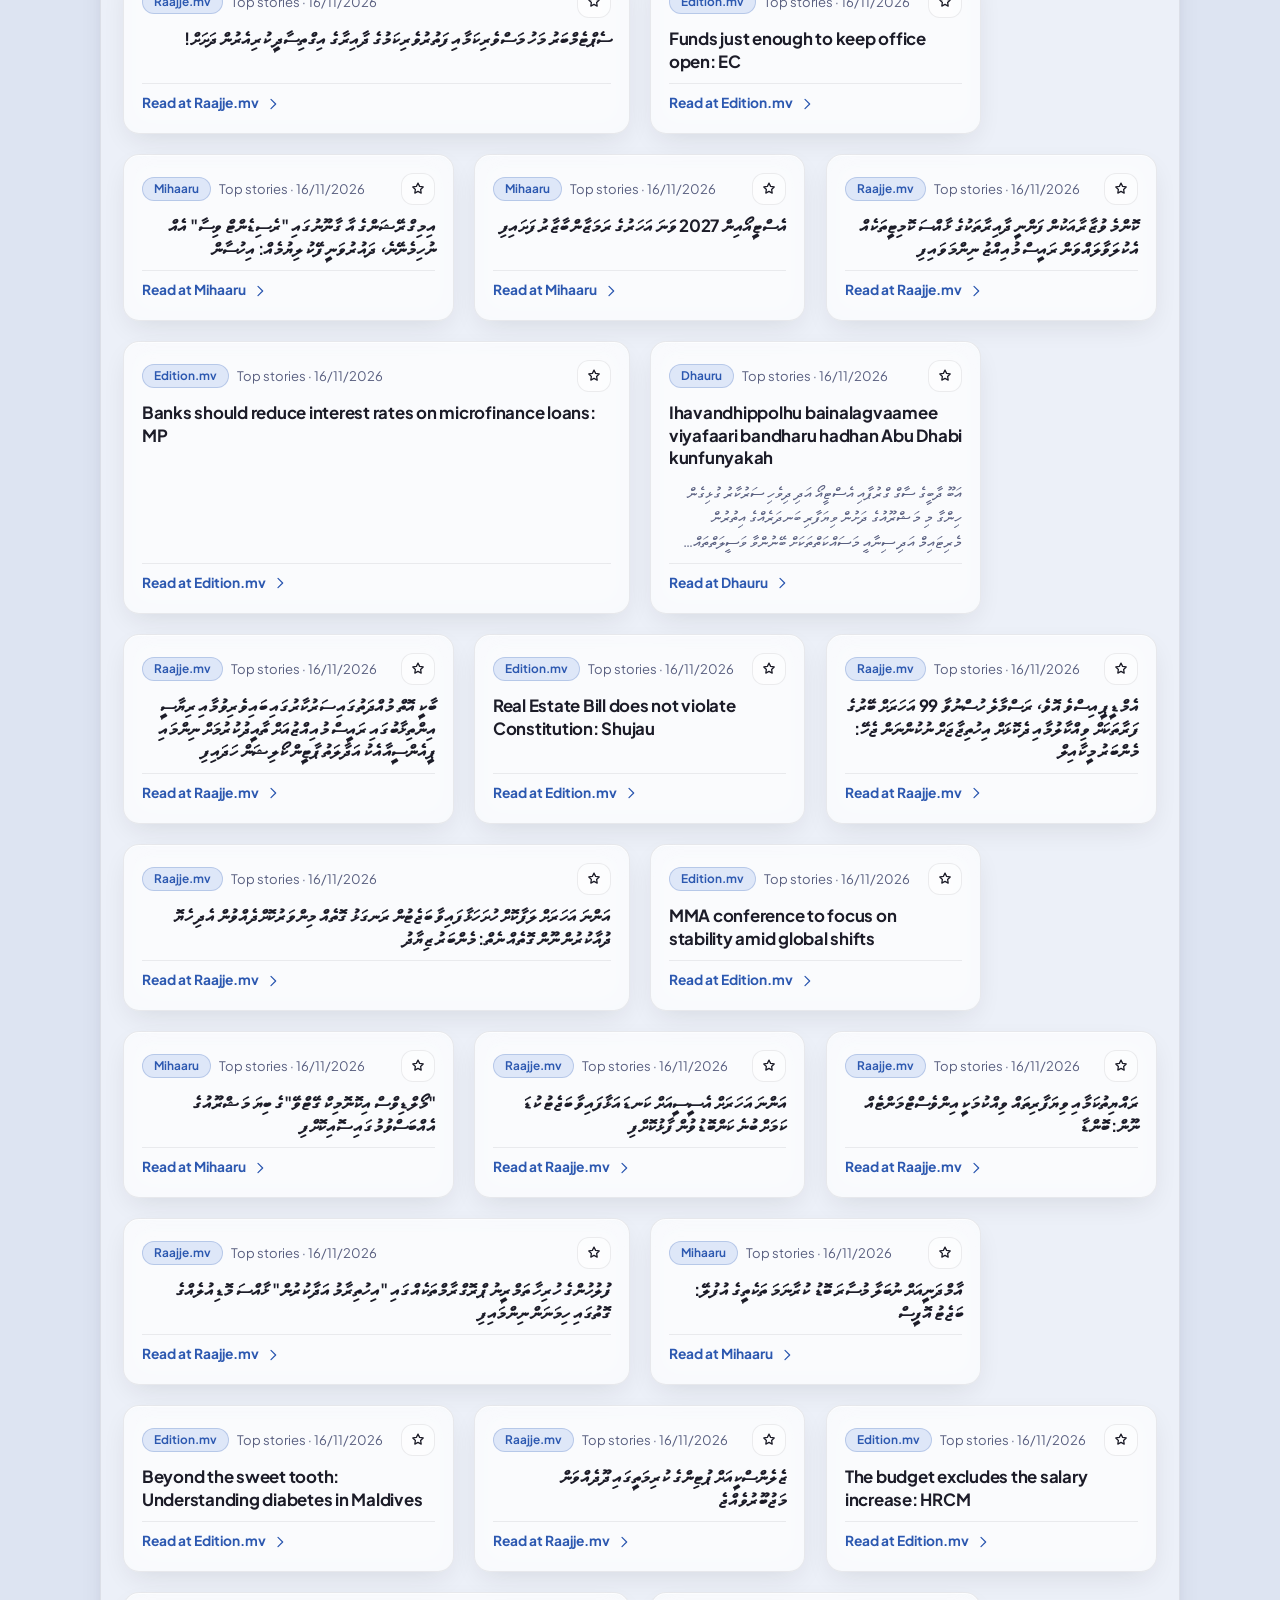
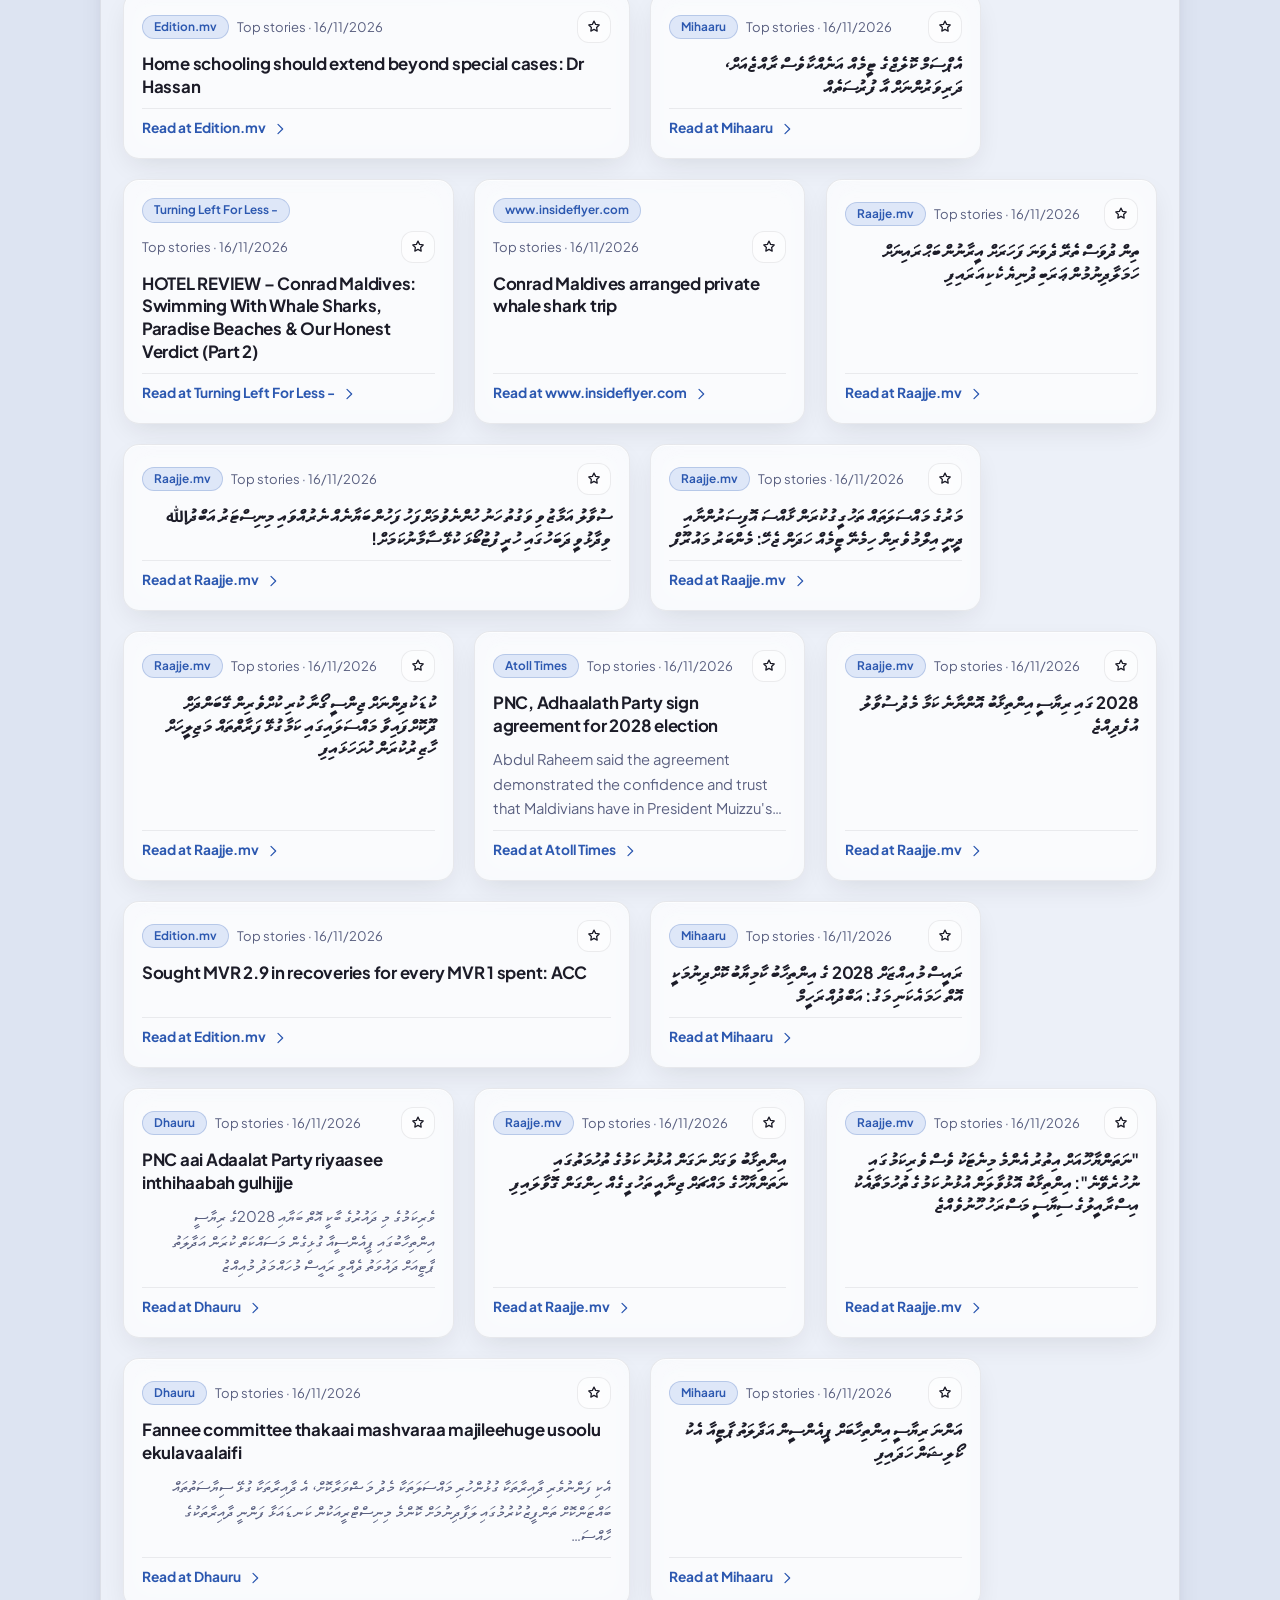
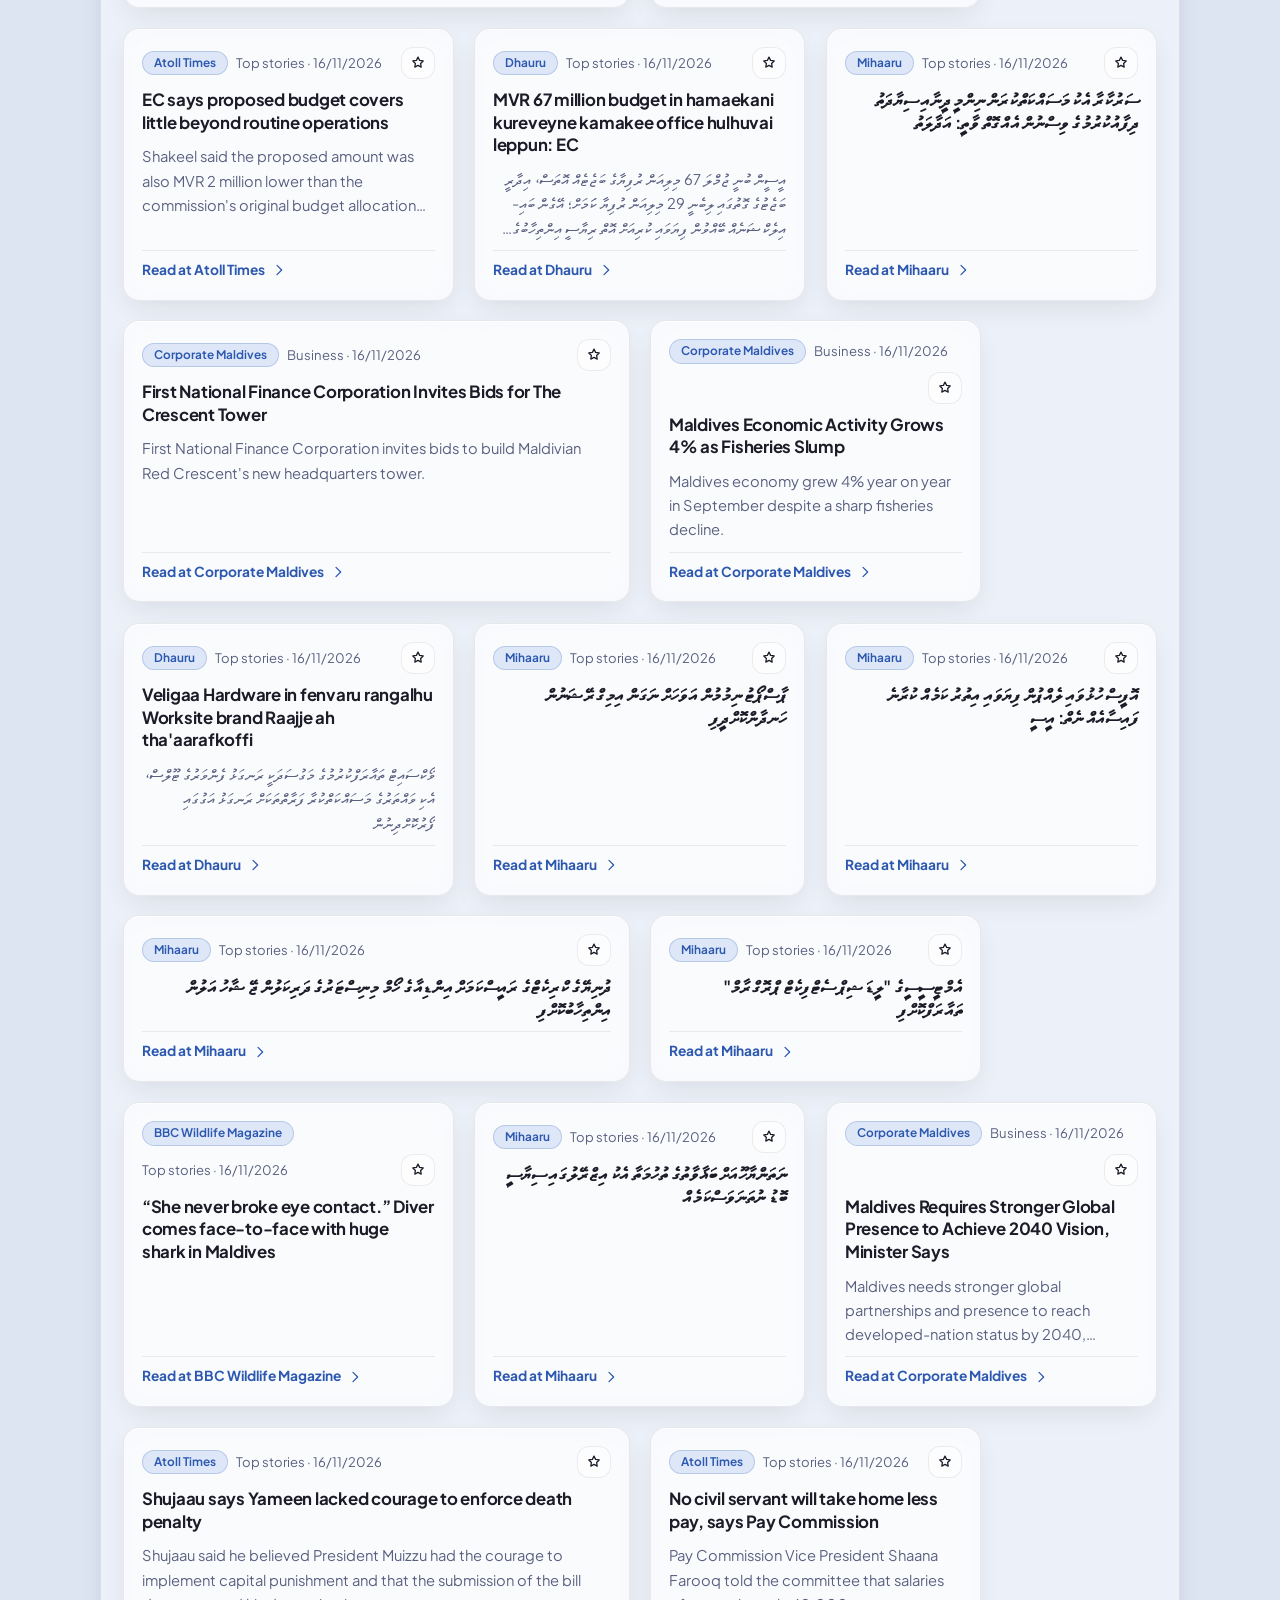
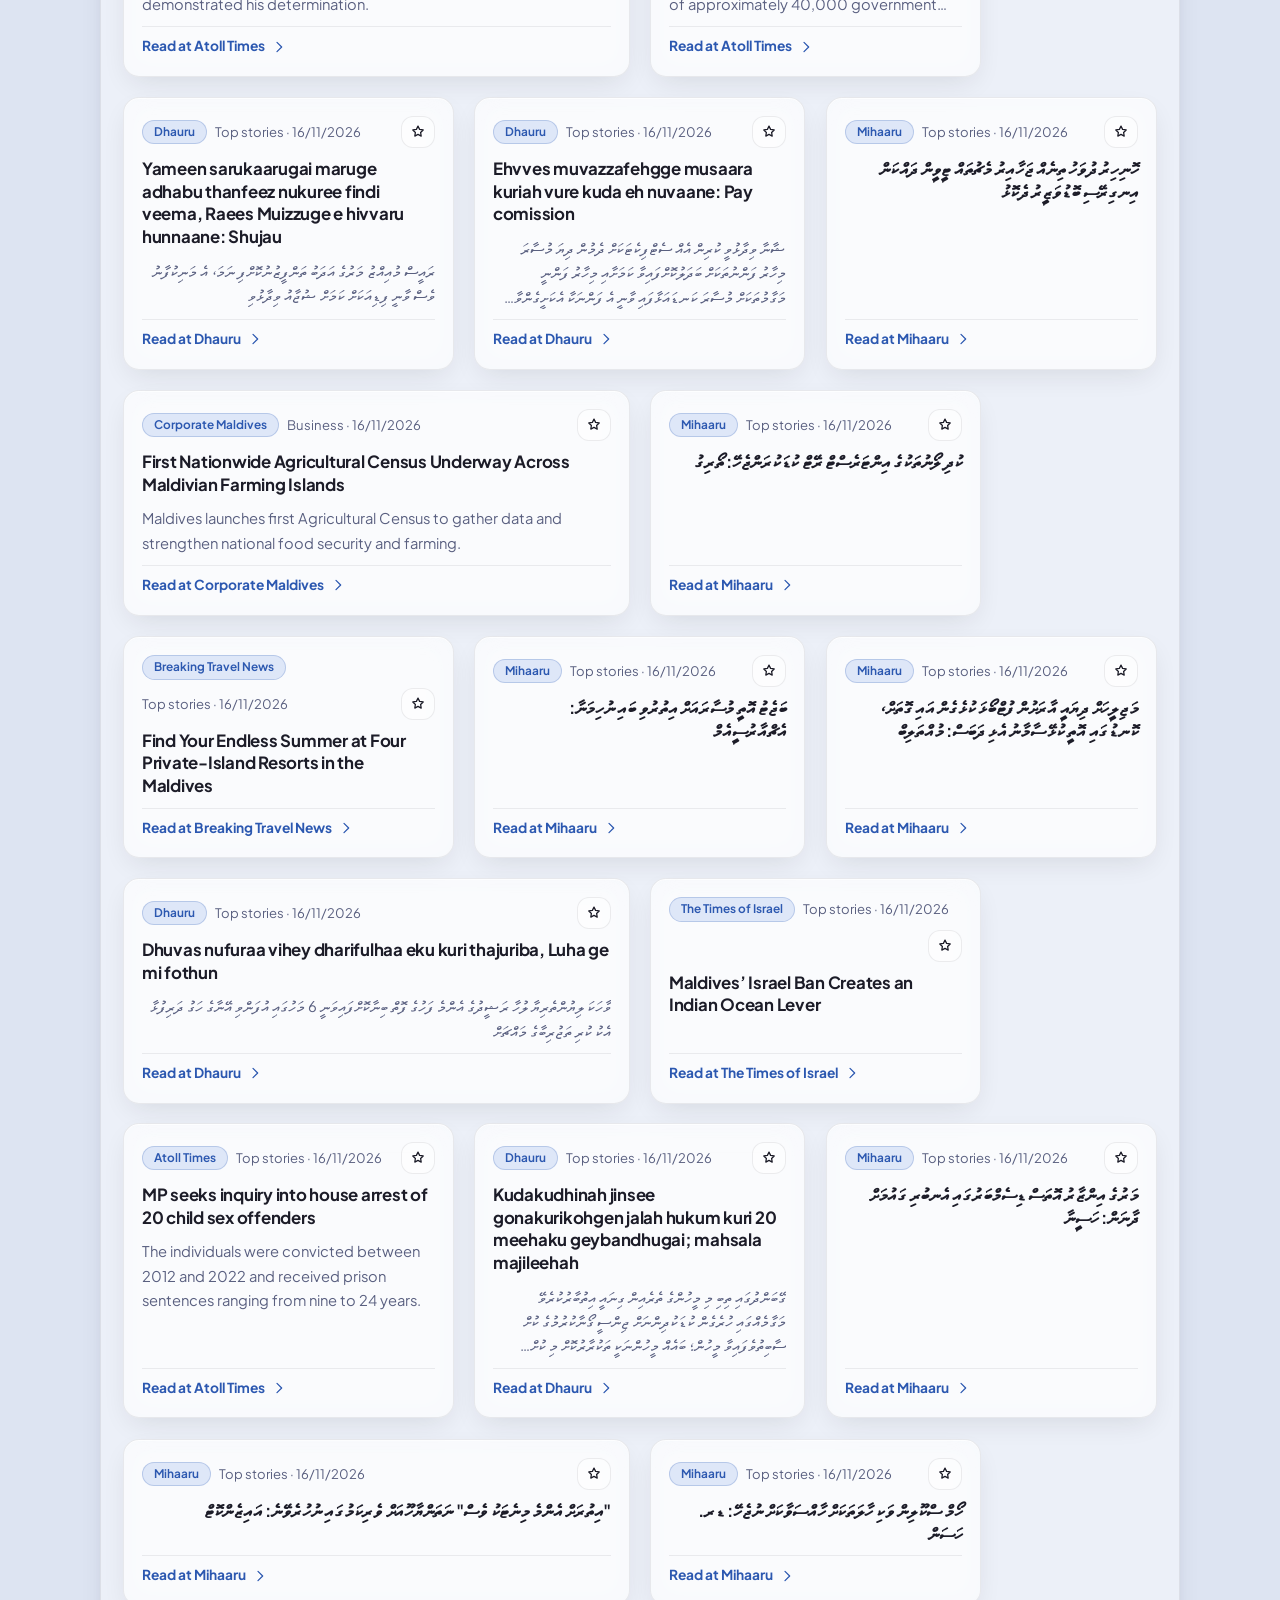
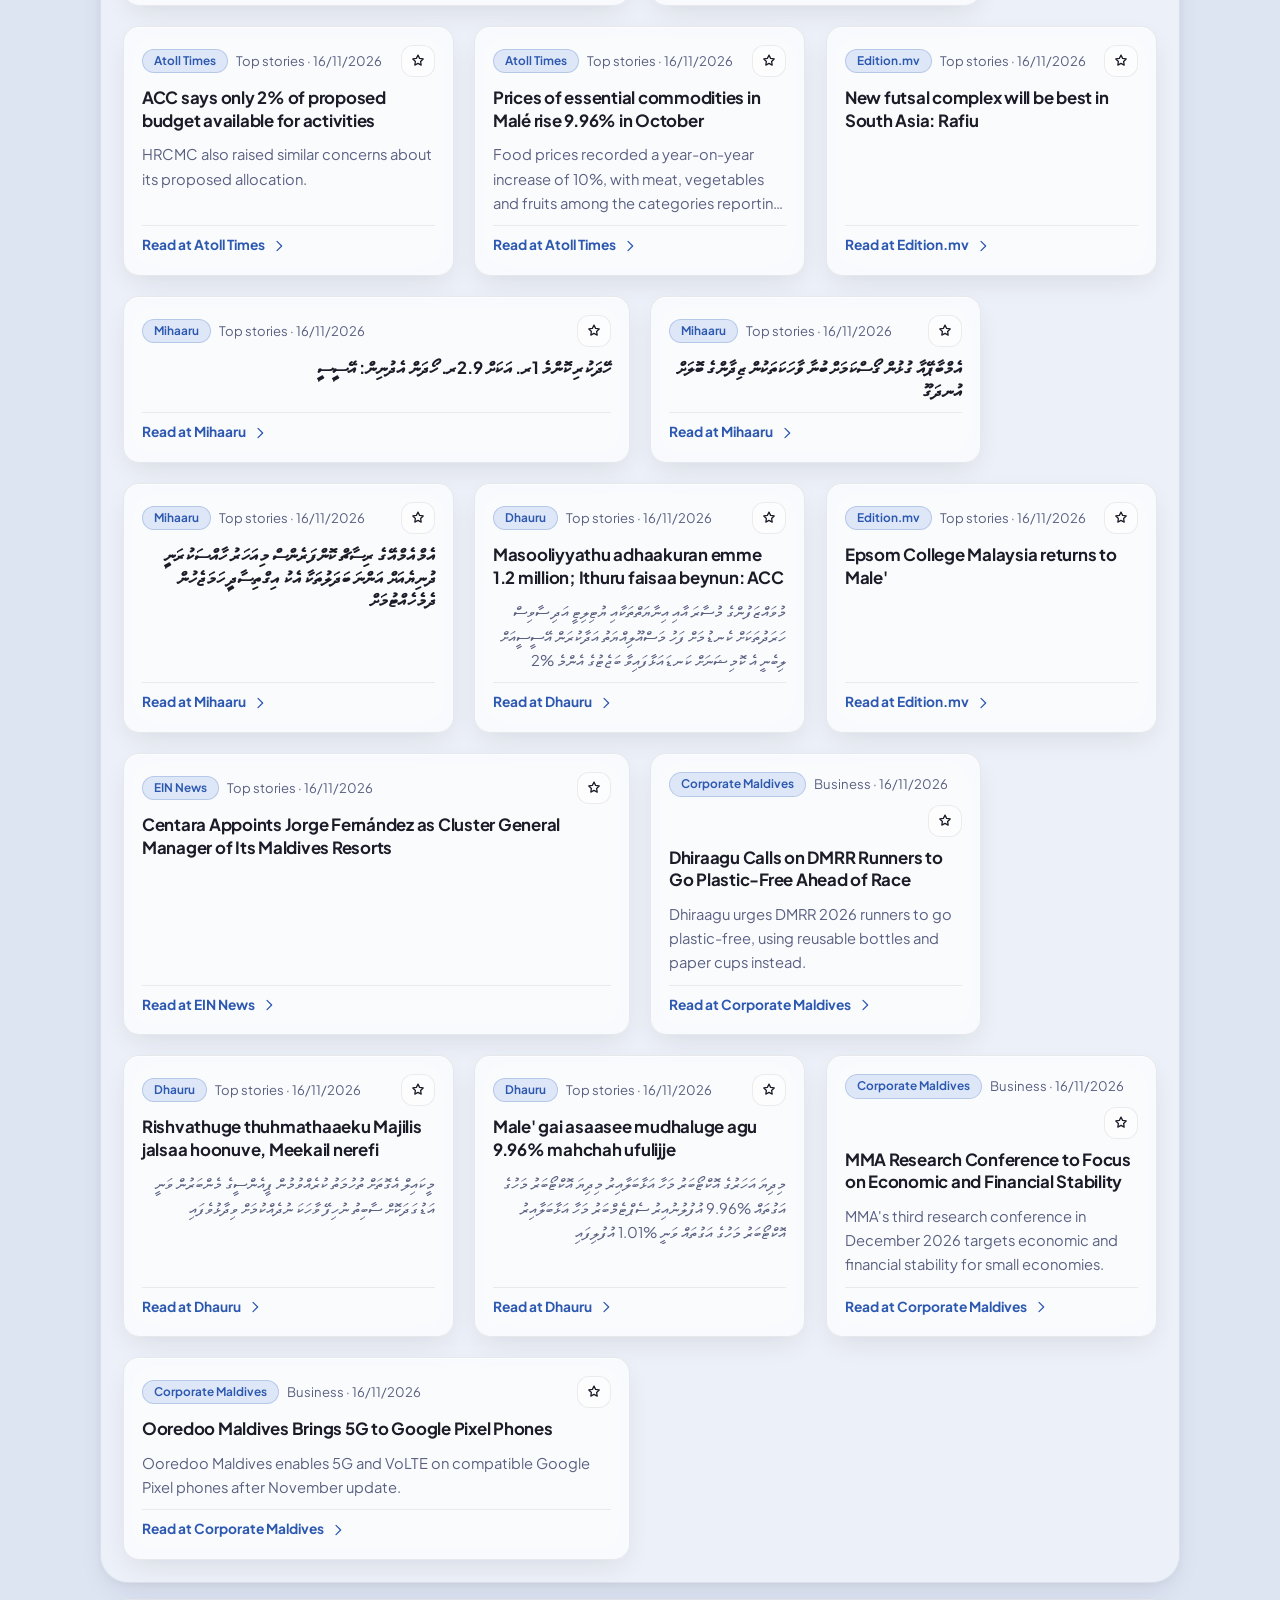
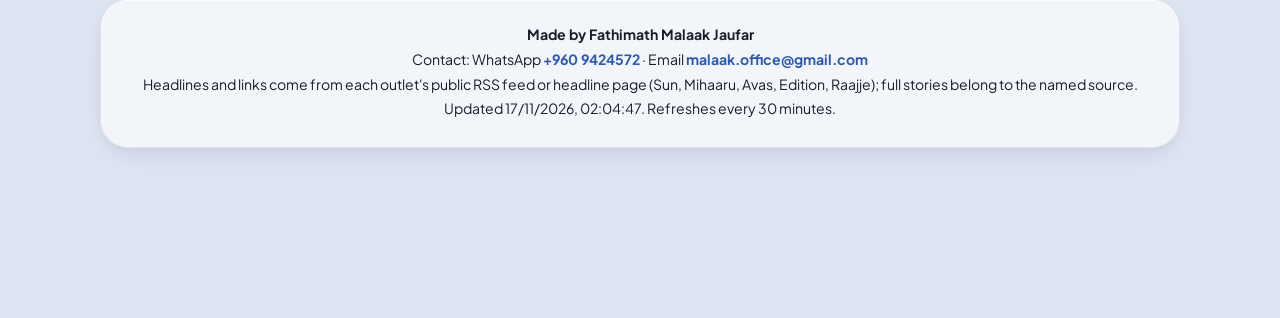
==== commit d837b733: "feat: send first-time visitors to the news homepage after the intro Remove the first-visit redirect " ====
--- a/index.html
+++ b/index.html
@@ -1,12 +1,12 @@
 <!doctype html><html lang="en"><head><meta charset="utf-8"><script>try{if(+localStorage.fontScale)document.documentElement.style.setProperty("--scale",localStorage.fontScale);const q=new URLSearchParams(location.search).get("theme");if(q)localStorage.theme=q;if(localStorage.theme!="dark")document.documentElement.dataset.theme="light"}catch(e){document.documentElement.dataset.theme="light"}</script><meta name="viewport" content="width=device-width,initial-scale=1">
 <title>Dawnline – Made by Fathimath Malaak Jaufar</title>
-<script>try{if(!localStorage.introSeen&&!/[?&]tab=/.test(location.search))location.replace("about.html")}catch(e){}</script><script src="brand.js"></script><script src="i18n.js"></script>
+<script>try{localStorage.introSeen="1"}catch(e){}</script><script src="brand.js"></script><script src="i18n.js"></script>
 <link rel="icon" href="dawnline-favicon.svg" type="image/svg+xml"><link rel="icon" href="favicon-32.png" sizes="32x32" type="image/png"><link rel="icon" href="favicon-192.png" sizes="192x192" type="image/png"><link rel="apple-touch-icon" href="apple-touch-icon.png"><meta property="og:title" content="Dawnline"><meta property="og:description" content="Dawnline — Maldives local news plus world, tech, science, courses and announcements, updated every 30 minutes. Made by Fathimath Malaak Jaufar."><meta property="og:image" content="https://reseachrandomv.github.io/raajje-digest/og.png"><meta name="twitter:card" content="summary_large_image">
 
 <link rel="preload" href="fonts/Faruma.woff2" as="font" type="font/woff2" crossorigin>
 <link rel="preload" href="fonts/plus-jakarta-latin.woff2" as="font" type="font/woff2" crossorigin>
-<style>html{background:#07080D}html[data-theme=light]{background:#DDE4F2}</style>
-<link rel="stylesheet" href="styles.css"></head><body class="home">
+<script>try{var _r=window.matchMedia&&matchMedia("(prefers-reduced-motion: reduce)").matches;var _f=new URLSearchParams(location.search).get("intro")==="1";if(_f||(!_r&&!sessionStorage.dawnlineIntro)){document.documentElement.dataset.intro="pending";if(!_f)sessionStorage.dawnlineIntro="1";setTimeout(function(){if(document.documentElement.dataset.intro==="pending")delete document.documentElement.dataset.intro},2500)}}catch(e){}</script><style>html{background:#07080D}html[data-theme=light]{background:#DDE4F2}html[data-intro=pending]:before{content:"";position:fixed;inset:0;z-index:3990;background:#07080D;pointer-events:none}html[data-theme=light][data-intro=pending]:before{background:#DDE4F2}</style>
+<link rel="stylesheet" href="styles.css"><script src="intro.js" defer></script></head><body class="home">
 <div class="ambient-bg" aria-hidden="true">
   <div class="jelly jelly-1"></div>
   <div class="jelly jelly-2"></div>
--- a/styles.css
+++ b/styles.css
@@ -1433,3 +1433,149 @@
   .tab-pill{transition:none !important}
   .panel-in{animation:none !important;opacity:1;transform:none}
 }
+
+
+/* Dawnline opening intro — shown only when JS sets data-intro on <html>.
+   No-JS never hides page content. Overlay CSS is inert without that hook. */
+html[data-intro=pending] body,
+html[data-intro=playing] body{overflow:hidden}
+.dawn-intro{
+  position:fixed;
+  inset:0;
+  z-index:9999;
+  display:flex;
+  align-items:center;
+  justify-content:center;
+  margin:0;
+  padding:max(24px, env(safe-area-inset-top)) 28px max(24px, env(safe-area-inset-bottom));
+  background:
+    radial-gradient(720px 480px at 50% 42%, rgba(28,28,40,.9) 0%, transparent 62%),
+    radial-gradient(900px 600px at 18% -10%, rgba(159,195,255,.14), transparent 58%),
+    radial-gradient(800px 520px at 88% 110%, rgba(107,140,255,.12), transparent 55%),
+    #07080D;
+  color:var(--ink);
+  pointer-events:auto;
+  -webkit-user-select:none;
+  user-select:none;
+  will-change:opacity,filter;
+}
+html[data-theme=light] .dawn-intro{
+  background:
+    radial-gradient(720px 480px at 50% 42%, rgba(255,255,255,.42) 0%, transparent 62%),
+    radial-gradient(900px 600px at 18% -10%, rgba(110,155,234,.26), transparent 58%),
+    radial-gradient(800px 520px at 88% 110%, rgba(79,127,217,.16), transparent 55%),
+    #DDE4F2;
+}
+.dawn-intro-bg{
+  position:absolute;
+  inset:-55%;
+  pointer-events:none;
+  background:radial-gradient(ellipse at 50% 48%, var(--pop-glow), transparent 68%);
+  opacity:.9;
+}
+.dawn-intro-lockup{
+  isolation:isolate;
+}
+.dawn-intro-lockup::before{
+  content:"";
+  position:absolute;
+  inset:-70% -40%;
+  background:radial-gradient(ellipse at 50% 48%, var(--pop-glow), transparent 66%);
+  pointer-events:none;
+  z-index:-1;
+}
+.dawn-intro-lockup{
+  position:relative;
+  z-index:1;
+  display:flex;
+  align-items:center;
+  justify-content:center;
+  gap:clamp(16px, 3.2vw, 28px);
+  will-change:transform,opacity;
+}
+.dawn-intro-mark{
+  flex:0 0 auto;
+  width:clamp(88px, 16vw, 128px);
+  height:clamp(88px, 16vw, 128px);
+  filter:drop-shadow(0 12px 28px rgba(0,0,0,.35));
+}
+html[data-theme=light] .dawn-intro-mark{
+  filter:drop-shadow(0 10px 20px rgba(28,28,40,.12));
+}
+.dawn-intro-svg{display:block;width:100%;height:100%}
+.dawn-intro-bar,
+.dawn-intro-sun,
+.dawn-intro-glow{
+  transform-box:fill-box;
+  transform-origin:50% 50%;
+}
+.dawn-intro-bar{transform:scaleX(0);opacity:.35}
+.dawn-intro-sun{transform:translateY(22px) scale(.9);opacity:.15}
+.dawn-intro-glow{opacity:0;transform:scale(.55)}
+.dawn-intro-word{
+  margin:0;
+  font-family:"Plus Jakarta Sans",system-ui,sans-serif;
+  font-weight:680;
+  font-size:clamp(2.15rem, 6.2vw, 4.25rem);
+  line-height:1;
+  letter-spacing:.16em;
+  color:var(--ink);
+  opacity:0;
+  transform:translateY(14px);
+  will-change:transform,opacity,letter-spacing;
+}
+.dawn-intro-i{
+  position:relative;
+  display:inline-block;
+}
+.dawn-intro-dot{
+  position:absolute;
+  left:50%;
+  top:.02em;
+  width:.26em;
+  height:.26em;
+  border-radius:50%;
+  background:
+    radial-gradient(circle at 35% 32%, var(--logo-sun-0) 0%, var(--logo-sun-1) 28%, var(--logo-sun-2) 70%, var(--logo-sun-3) 100%);
+  box-shadow:0 0 10px 2px var(--logo-glow);
+  transform:translate(-50%,0) scale(0);
+  transform-origin:50% 50%;
+  pointer-events:none;
+  will-change:transform,opacity;
+  opacity:0;
+}
+html[data-intro=pending] .dawn-panel,
+html[data-intro=playing] .dawn-panel{
+  opacity:0;
+  transform:translateY(18px);
+}
+html[data-intro=entering] .dawn-panel{
+  /* keep the starting pose until the staggered animation fills in */
+  opacity:0;
+  transform:translateY(18px);
+}
+html[data-intro=entering] .dawn-panel-in{
+  animation:dawnPanelIn .82s cubic-bezier(.22,1.12,.36,1) both;
+  animation-delay:var(--dawn-delay,0ms);
+}
+@keyframes dawnPanelIn{
+  from{opacity:0;transform:translateY(18px)}
+  to{opacity:1;transform:none}
+}
+
+@media (max-width:520px){
+  .dawn-intro-lockup{flex-direction:column;gap:10px}
+  .dawn-intro-word{letter-spacing:.12em}
+}
+
+@media (prefers-reduced-motion:reduce){
+  .dawn-intro{display:none !important}
+  html[data-intro=pending] .dawn-panel,
+  html[data-intro=playing] .dawn-panel,
+  html[data-intro=entering] .dawn-panel,
+  html[data-intro=entering] .dawn-panel-in{
+    animation:none !important;
+    opacity:1 !important;
+    transform:none !important;
+  }
+}
